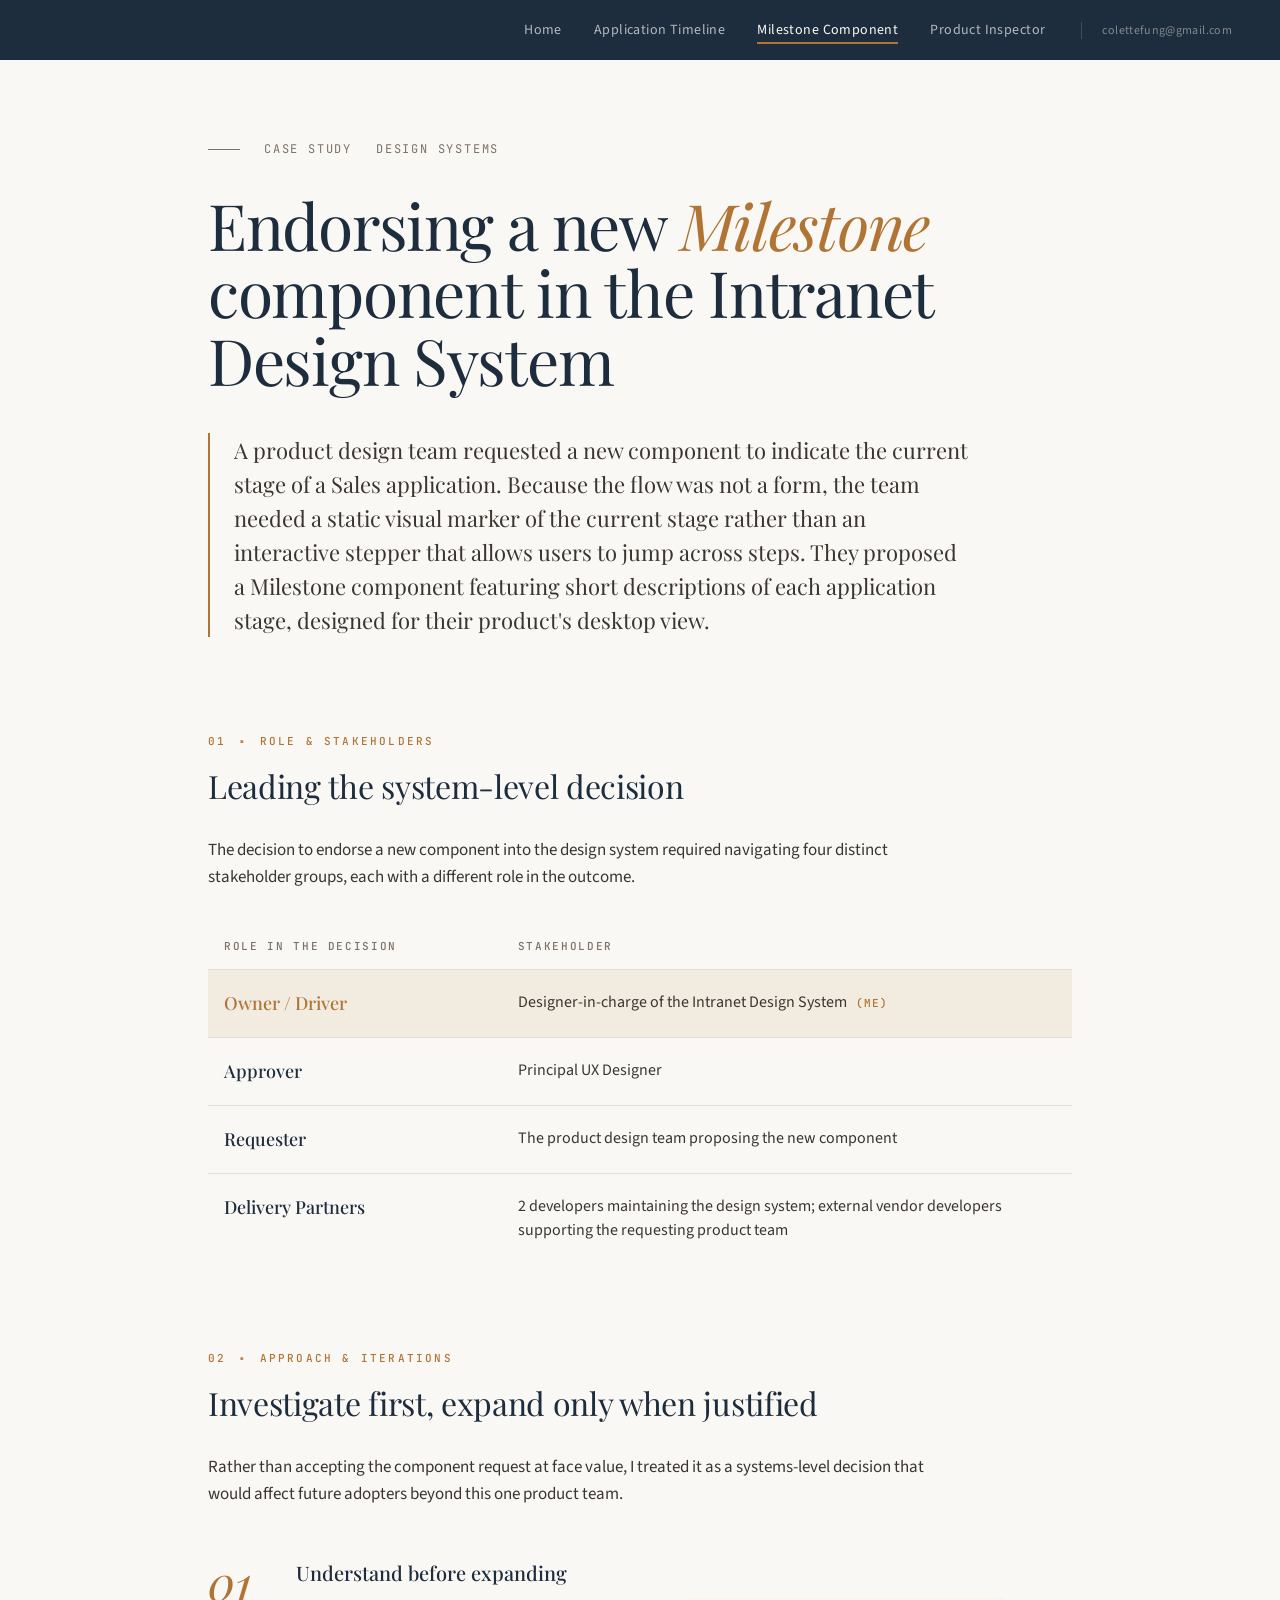
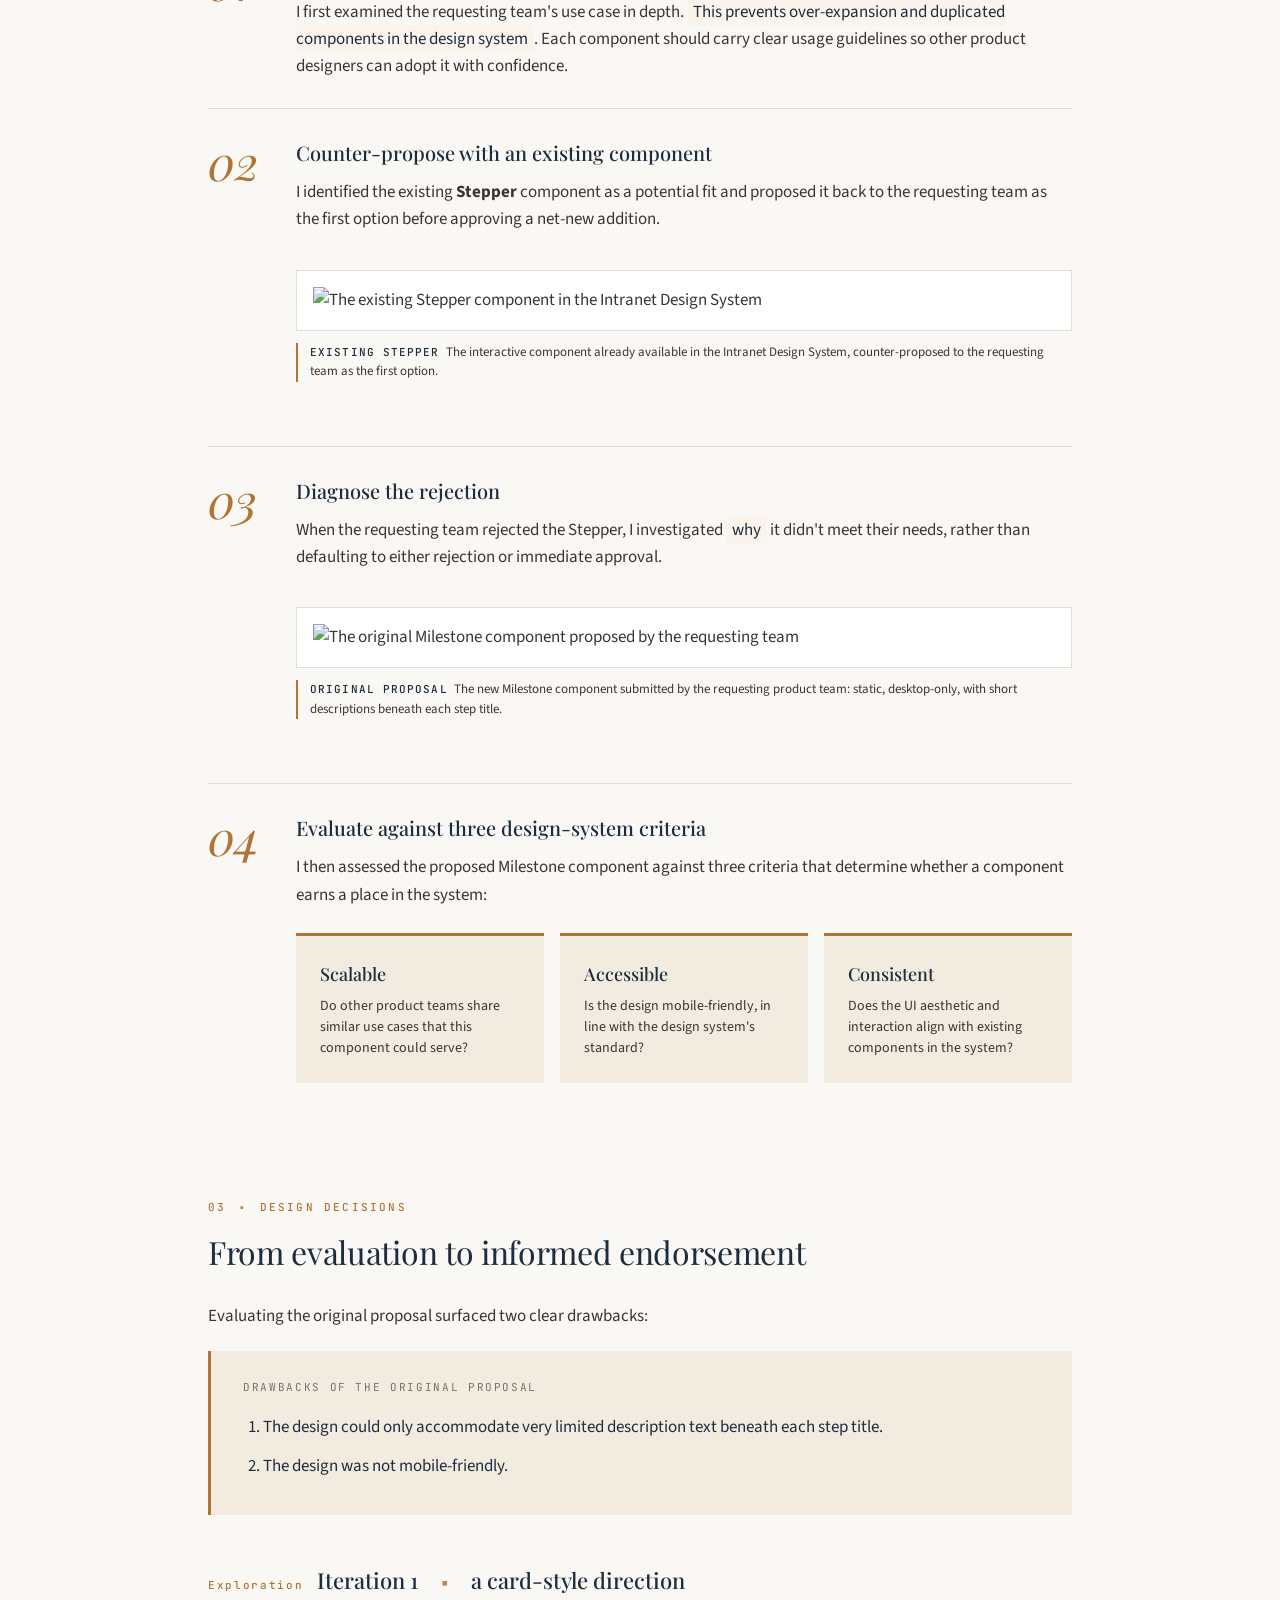
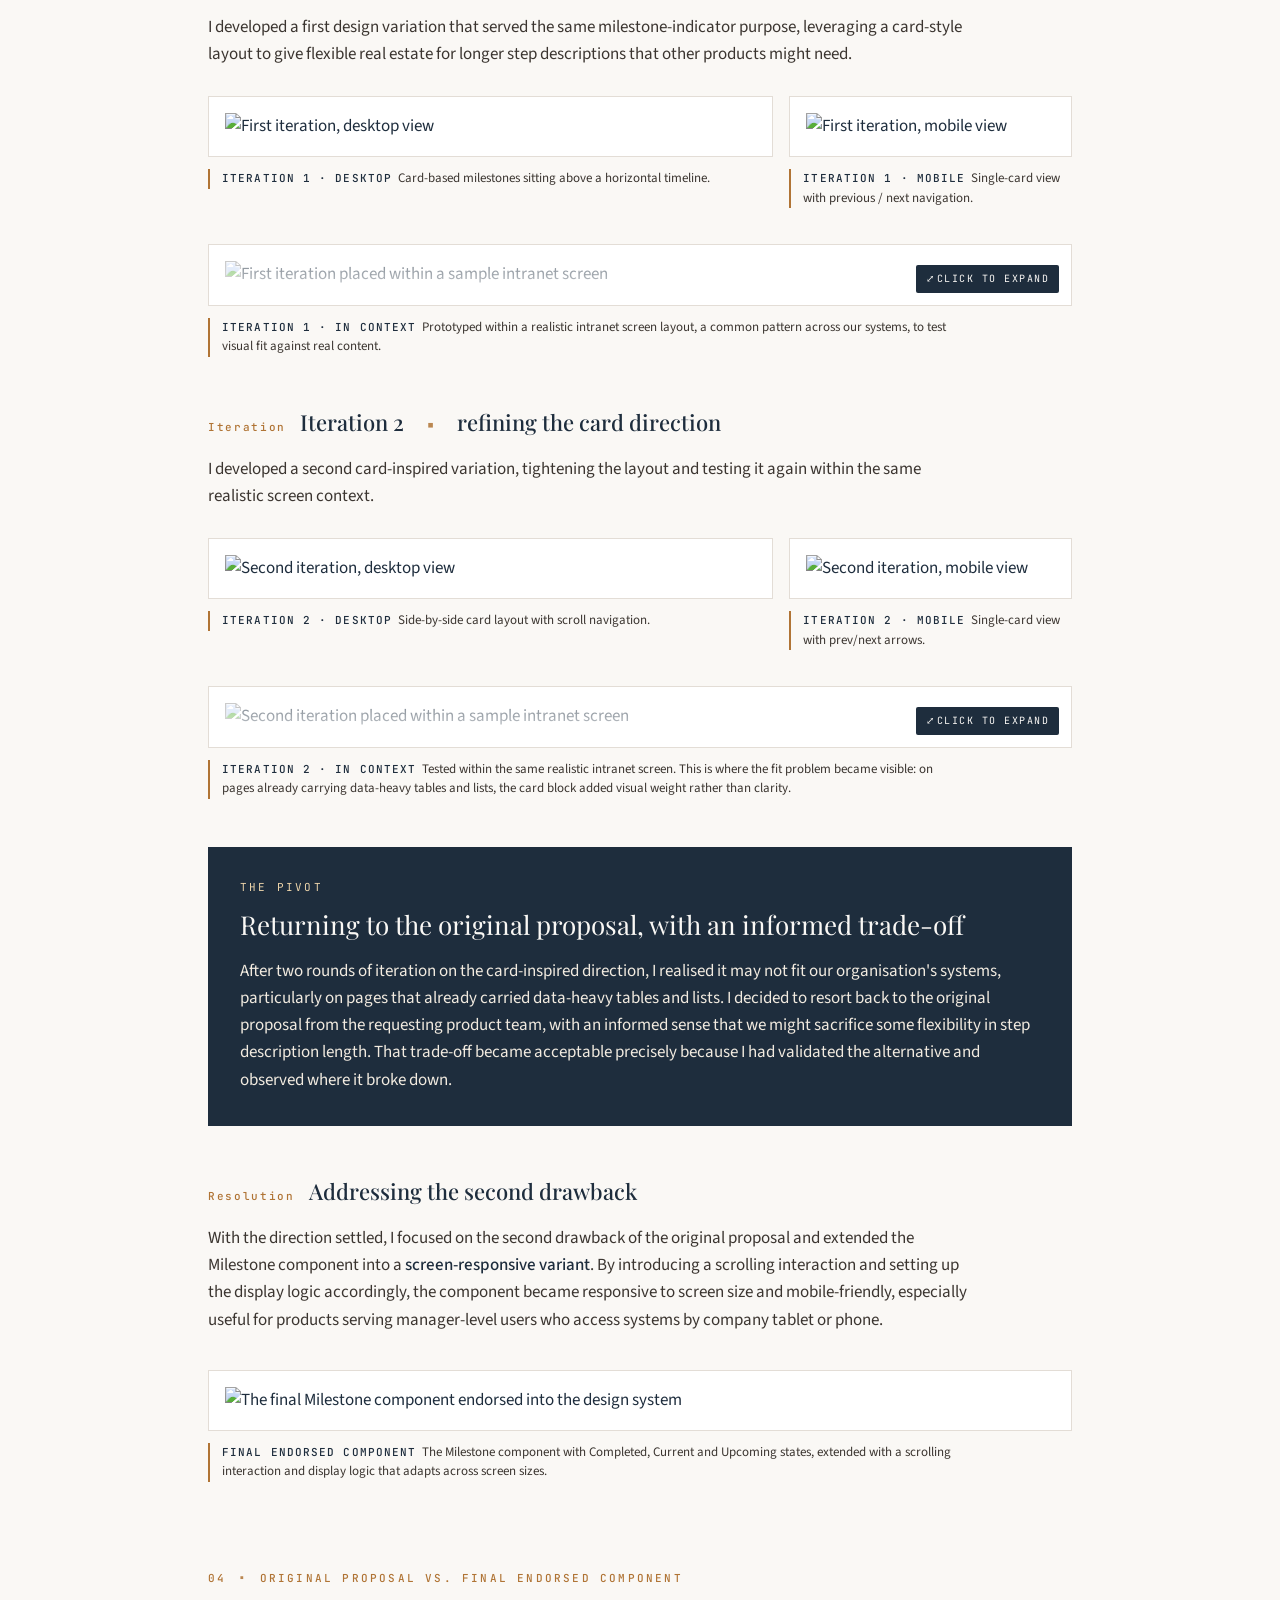
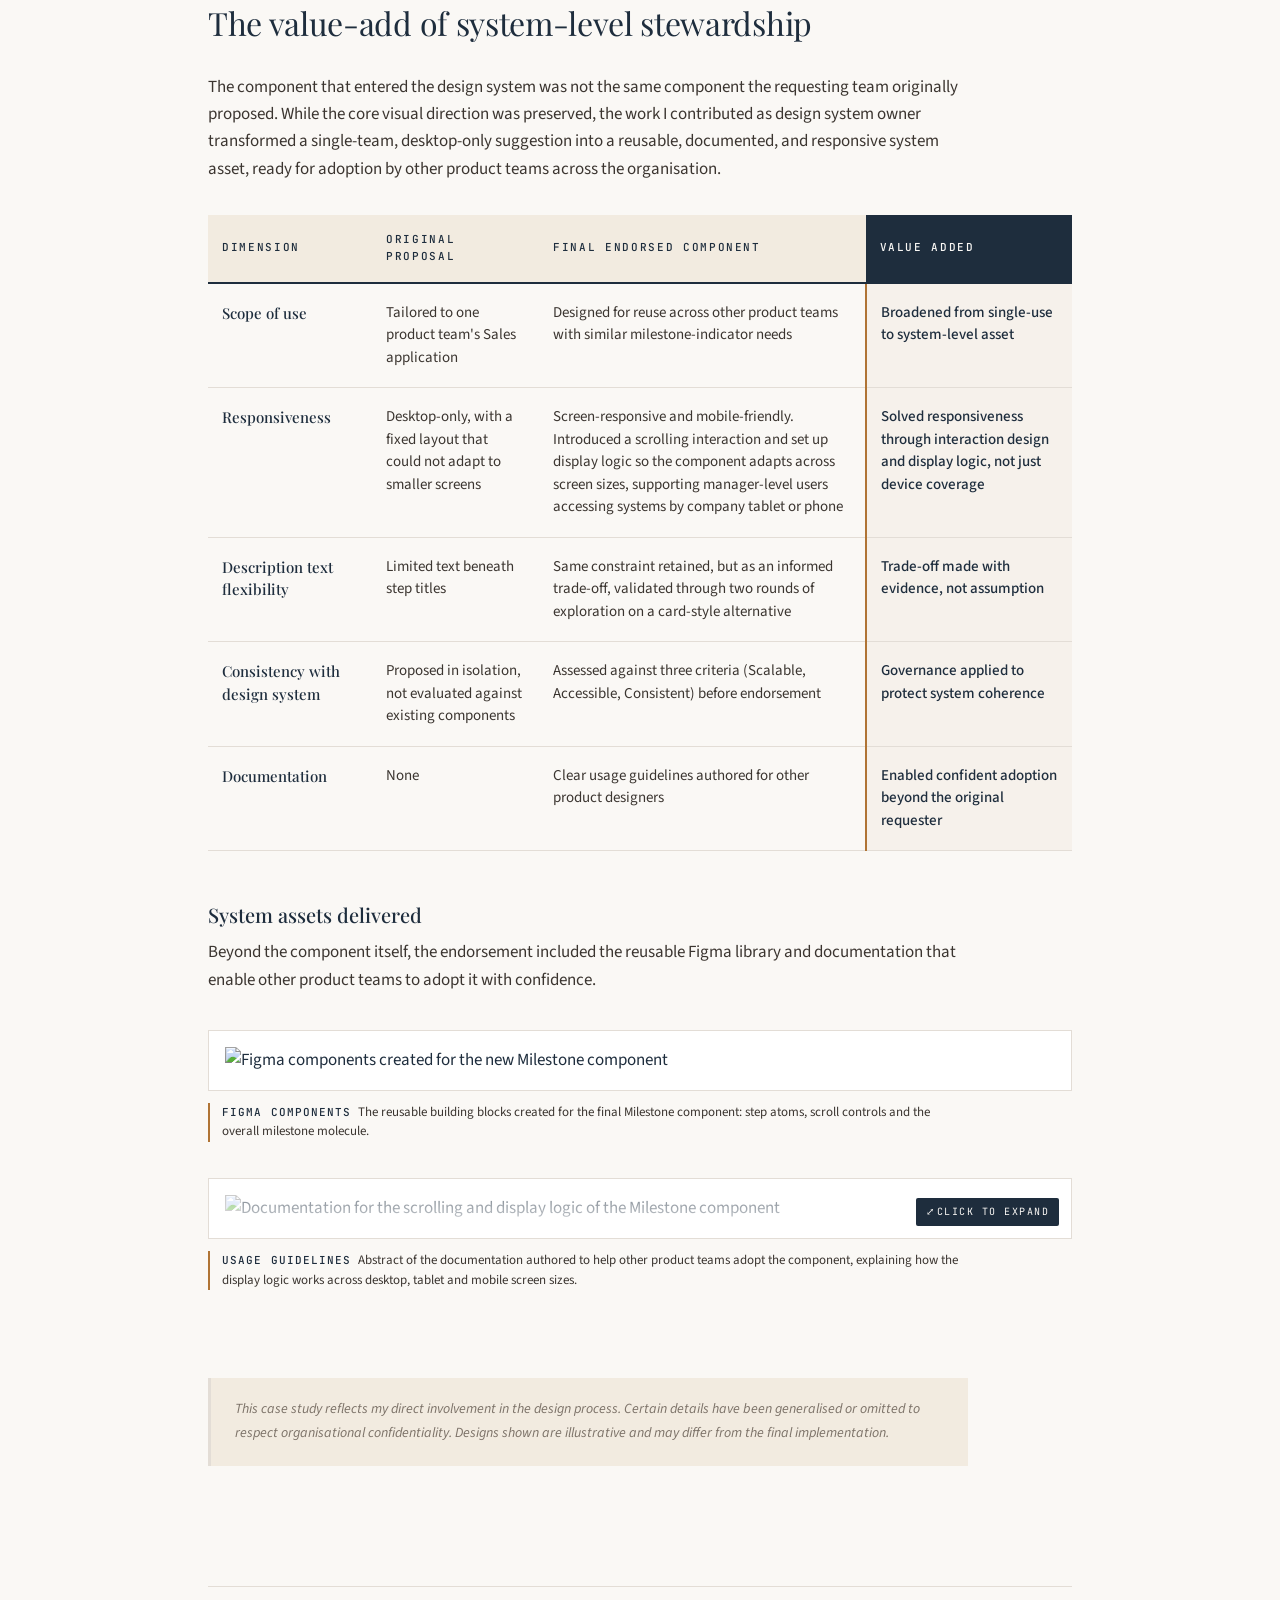
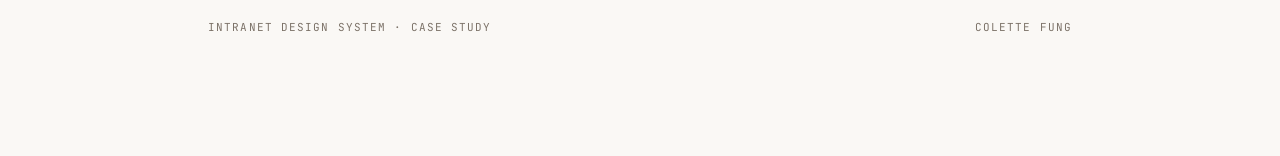
==== casestudy/DesignSystem-Milestone/milestone-component-case-study.html @ 1c3dc4e6 "Rename casestudy/milestone-component-case-study.html to casestudy/DesignSystem-Milestone/milestone-c" ====
<!DOCTYPE html>
<html lang="en">
<head>
<meta charset="UTF-8">
<meta name="viewport" content="width=device-width, initial-scale=1.0">
<meta name="robots" content="noindex, nofollow">
<title>Endorsing a New Milestone Component ▪ Case Study</title>
<link rel="preconnect" href="https://fonts.googleapis.com">
<link rel="preconnect" href="https://fonts.gstatic.com" crossorigin>
<link href="https://fonts.googleapis.com/css2?family=Playfair+Display:ital,wght@0,400;0,500;0,700;1,400&family=Source+Sans+3:wght@300;400;600;700&family=JetBrains+Mono:wght@400;500&display=swap" rel="stylesheet">
<style>
  :root {
    --ink: #1E2D3D;
    --ink-soft: #3B3530;
    --ink-muted: #7C7268;
    --paper: #FAF8F5;
    --paper-warm: #F2EBE0;
    --accent: #B07435;
    --accent-soft: #EDD5AB;
    --rule: #E3DDD6;
    --highlight: #FBF4EC;
    --teal: #0D7D77;
  }

  * { box-sizing: border-box; margin: 0; padding: 0; }
  html { scroll-behavior: smooth; }

  body {
    background: var(--paper);
    color: var(--ink);
    font-family: 'Source Sans 3', sans-serif;
    font-weight: 400;
    line-height: 1.6;
    font-size: 17px;
    -webkit-font-smoothing: antialiased;
    text-rendering: optimizeLegibility;
  }

  .container {
    max-width: 960px;
    margin: 0 auto;
    padding: 80px 48px 120px;
  }

  .meta {
    font-family: 'JetBrains Mono', monospace;
    font-size: 12px;
    letter-spacing: 0.15em;
    text-transform: uppercase;
    color: var(--ink-muted);
    margin-bottom: 32px;
    display: flex;
    gap: 24px;
    align-items: center;
  }

  .meta::before {
    content: "";
    display: inline-block;
    width: 32px;
    height: 1px;
    background: var(--ink-muted);
  }

  h1 {
    font-family: 'Playfair Display', serif;
    font-weight: 300;
    font-size: clamp(38px, 5.5vw, 64px);
    line-height: 1.05;
    letter-spacing: -0.02em;
    margin-bottom: 40px;
    color: var(--ink);
  }

  h1 em {
    font-style: italic;
    font-weight: 400;
    color: var(--accent);
  }

  .summary {
    font-family: 'Playfair Display', serif;
    font-weight: 300;
    font-size: 22px;
    line-height: 1.55;
    color: var(--ink-soft);
    max-width: 760px;
    padding-left: 24px;
    border-left: 2px solid var(--accent);
    margin-bottom: 96px;
  }

  section { margin-bottom: 88px; }

  .section-label {
    font-family: 'JetBrains Mono', monospace;
    font-size: 11px;
    letter-spacing: 0.2em;
    text-transform: uppercase;
    color: var(--accent);
    margin-bottom: 16px;
    font-weight: 500;
  }

  .sep {
    color: var(--accent);
    font-size: 0.85em;
    margin: 0 0.5em;
    vertical-align: 0.08em;
    opacity: 0.85;
  }

  .section-label .sep {
    margin: 0 0.35em;
  }

  h2 {
    font-family: 'Playfair Display', serif;
    font-weight: 400;
    font-size: 32px;
    line-height: 1.2;
    letter-spacing: -0.01em;
    margin-bottom: 32px;
    color: var(--ink);
  }

  p {
    margin-bottom: 20px;
    color: var(--ink-soft);
    max-width: 760px;
  }

  p strong { color: var(--ink); font-weight: 500; }

  .info-grid {
    display: grid;
    grid-template-columns: 180px 1fr;
    gap: 32px 48px;
    padding: 32px 0;
    border-top: 1px solid var(--rule);
    border-bottom: 1px solid var(--rule);
  }

  .info-label {
    font-family: 'JetBrains Mono', monospace;
    font-size: 11px;
    letter-spacing: 0.15em;
    text-transform: uppercase;
    color: var(--ink-muted);
    padding-top: 4px;
  }

  .info-value { color: var(--ink); }

  .stakeholder-list { list-style: none; }
  .stakeholder-list li {
    padding: 10px 0;
    border-bottom: 1px dashed var(--rule);
    color: var(--ink-soft);
  }
  .stakeholder-list li:last-child { border-bottom: none; }
  .stakeholder-list li::before {
    content: "→ ";
    color: var(--accent);
    font-weight: 500;
  }

  /* RACI-style stakeholder table */
  .raci-table {
    width: 100%;
    border-collapse: collapse;
    margin-top: 32px;
    font-size: 16px;
  }

  .raci-table thead th {
    text-align: left;
    padding: 14px 16px;
    font-family: 'JetBrains Mono', monospace;
    font-size: 11px;
    letter-spacing: 0.15em;
    text-transform: uppercase;
    color: var(--ink-muted);
    font-weight: 500;
    border-bottom: 1px solid var(--rule);
    background: transparent;
  }

  .raci-table thead th:first-child {
    width: 34%;
  }

  .raci-table tbody td {
    padding: 20px 16px;
    vertical-align: top;
    border-bottom: 1px solid var(--rule);
    color: var(--ink-soft);
    line-height: 1.5;
  }

  .raci-table tbody td:first-child {
    font-family: 'Playfair Display', serif;
    font-weight: 500;
    font-size: 18px;
    color: var(--ink);
  }

  .raci-table tbody tr:last-child td {
    border-bottom: none;
  }

  .raci-table tr.raci-owner td:first-child {
    color: var(--accent);
  }

  .raci-table tr.raci-owner {
    background: var(--paper-warm);
  }

  .raci-self {
    font-family: 'JetBrains Mono', monospace;
    font-size: 11px;
    letter-spacing: 0.1em;
    text-transform: uppercase;
    color: var(--accent);
    margin-left: 6px;
    font-weight: 500;
  }

  .approach-step {
    display: grid;
    grid-template-columns: 64px 1fr;
    gap: 24px;
    padding: 28px 0;
    border-bottom: 1px solid var(--rule);
  }
  .approach-step:last-child { border-bottom: none; }

  .step-num {
    font-family: 'Playfair Display', serif;
    font-style: italic;
    font-weight: 300;
    font-size: 48px;
    line-height: 1;
    color: var(--accent);
  }

  .step-title {
    font-family: 'Playfair Display', serif;
    font-weight: 500;
    font-size: 20px;
    color: var(--ink);
    margin-bottom: 10px;
  }

  .step-body { color: var(--ink-soft); }

  .step-body em {
    background: var(--highlight);
    font-style: normal;
    padding: 2px 6px;
    color: var(--ink);
  }

  .criteria {
    display: grid;
    grid-template-columns: repeat(3, 1fr);
    gap: 16px;
    margin-top: 24px;
  }

  .criterion {
    background: var(--paper-warm);
    padding: 24px;
    border-top: 3px solid var(--accent);
  }

  .criterion-title {
    font-family: 'Playfair Display', serif;
    font-weight: 500;
    font-size: 18px;
    margin-bottom: 8px;
    color: var(--ink);
  }

  .criterion-desc {
    font-size: 14px;
    color: var(--ink-soft);
    line-height: 1.5;
  }

  /* Figures */
  figure { margin: 28px 0 36px; }

  figure img {
    display: block;
    width: 100%;
    height: auto;
    background: #ffffff;
    border: 1px solid var(--rule);
    padding: 16px;
  }

  /* Thumbnail style for tall images */
  figure.thumb {
    margin: 28px 0 36px;
  }

  figure.thumb .thumb-wrap {
    position: relative;
    cursor: zoom-in;
    background: #ffffff;
    border: 1px solid var(--rule);
    padding: 16px;
    overflow: hidden;
    max-height: 360px;
    transition: border-color 0.2s ease;
  }

  figure.thumb .thumb-wrap:hover {
    border-color: var(--accent);
  }

  figure.thumb .thumb-wrap img {
    display: block;
    width: 100%;
    height: auto;
    border: none;
    padding: 0;
    background: transparent;
  }

  /* Fade overlay at bottom of thumbnail to signal clipping */
  figure.thumb .thumb-wrap::after {
    content: "";
    position: absolute;
    left: 0;
    right: 0;
    bottom: 0;
    height: 80px;
    background: linear-gradient(to bottom, rgba(255,255,255,0), rgba(255,255,255,0.95));
    pointer-events: none;
  }

  figure.thumb .expand-hint {
    position: absolute;
    bottom: 12px;
    right: 12px;
    background: var(--ink);
    color: var(--paper);
    font-family: 'JetBrains Mono', monospace;
    font-size: 10px;
    letter-spacing: 0.15em;
    text-transform: uppercase;
    padding: 6px 10px;
    border-radius: 2px;
    pointer-events: none;
    z-index: 2;
  }

  figure.thumb .expand-hint::before {
    content: "⤢  ";
    font-family: sans-serif;
    letter-spacing: 0;
  }

  /* Lightbox overlay */
  .lightbox {
    position: fixed;
    inset: 0;
    background: rgba(30, 45, 61, 0.96);
    z-index: 1000;
    display: none;
    align-items: center;
    justify-content: center;
    padding: 40px;
    cursor: zoom-out;
  }

  .lightbox.active {
    display: flex;
  }

  .lightbox-inner {
    position: relative;
    max-width: 100%;
    max-height: 100%;
    overflow: auto;
    cursor: default;
  }

  .lightbox img {
    display: block;
    max-width: 100%;
    height: auto;
    background: #ffffff;
    padding: 24px;
  }

  .lightbox-close {
    position: fixed;
    top: 24px;
    right: 24px;
    background: var(--paper);
    border: none;
    color: var(--ink);
    font-family: 'JetBrains Mono', monospace;
    font-size: 11px;
    letter-spacing: 0.15em;
    text-transform: uppercase;
    padding: 10px 16px;
    cursor: pointer;
    z-index: 1001;
    transition: background 0.2s ease, color 0.2s ease;
  }

  .lightbox-close:hover {
    background: var(--accent);
    color: var(--paper);
  }

  body.lightbox-open {
    overflow: hidden;
  }

  figcaption {
    font-family: 'Source Sans 3', sans-serif;
    font-size: 13px;
    color: var(--ink-soft);
    margin-top: 12px;
    padding-left: 12px;
    border-left: 2px solid var(--accent);
    line-height: 1.5;
    max-width: 760px;
  }

  figcaption strong {
    color: var(--ink);
    font-weight: 500;
    font-family: 'JetBrains Mono', monospace;
    font-size: 11px;
    letter-spacing: 0.1em;
    text-transform: uppercase;
    display: inline-block;
    margin-right: 6px;
  }

  .figure-pair {
    display: grid;
    grid-template-columns: 2fr 1fr;
    gap: 16px;
    margin: 28px 0 36px;
    align-items: start;
  }

  .figure-pair figure { margin: 0; }

  .figure-full { margin: 36px 0; }

  .drawbacks {
    background: var(--paper-warm);
    padding: 28px 32px;
    border-left: 3px solid var(--accent);
    margin-bottom: 32px;
  }

  .drawbacks-label {
    font-family: 'JetBrains Mono', monospace;
    font-size: 11px;
    letter-spacing: 0.15em;
    text-transform: uppercase;
    color: var(--ink-muted);
    margin-bottom: 12px;
  }

  .drawbacks ol {
    padding-left: 20px;
    color: var(--ink);
  }

  .drawbacks ol li { padding: 6px 0; }

  .decision-block { margin: 48px 0; }

  .decision-block h3 {
    font-family: 'Playfair Display', serif;
    font-weight: 500;
    font-size: 22px;
    color: var(--ink);
    margin-bottom: 16px;
    display: flex;
    align-items: baseline;
    gap: 14px;
  }

  .decision-block h3::before {
    content: attr(data-marker);
    font-family: 'JetBrains Mono', monospace;
    font-size: 11px;
    letter-spacing: 0.15em;
    color: var(--accent);
    font-weight: 500;
  }

  .pivot-callout {
    background: var(--ink);
    color: var(--paper);
    padding: 32px;
    margin: 48px 0;
  }

  .pivot-callout .pivot-label {
    font-family: 'JetBrains Mono', monospace;
    font-size: 11px;
    letter-spacing: 0.2em;
    text-transform: uppercase;
    color: var(--accent-soft);
    margin-bottom: 12px;
  }

  .pivot-callout h3 {
    font-family: 'Playfair Display', serif;
    font-weight: 400;
    font-size: 26px;
    line-height: 1.3;
    margin-bottom: 16px;
    color: var(--paper);
  }

  .pivot-callout p {
    color: var(--paper-warm);
    max-width: none;
    margin-bottom: 0;
  }

  .comparison-table {
    width: 100%;
    border-collapse: collapse;
    margin-top: 32px;
    font-size: 15px;
  }

  .comparison-table thead th {
    text-align: left;
    padding: 16px 14px;
    font-family: 'JetBrains Mono', monospace;
    font-size: 11px;
    letter-spacing: 0.15em;
    text-transform: uppercase;
    color: var(--ink);
    font-weight: 500;
    border-bottom: 2px solid var(--ink);
    background: var(--paper-warm);
  }

  .comparison-table thead th:last-child {
    background: var(--ink);
    color: var(--paper);
  }

  .comparison-table tbody td {
    padding: 18px 14px;
    vertical-align: top;
    border-bottom: 1px solid var(--rule);
    color: var(--ink-soft);
    line-height: 1.5;
  }

  .comparison-table tbody td:first-child {
    font-family: 'Playfair Display', serif;
    font-weight: 500;
    color: var(--ink);
    width: 19%;
  }

  .comparison-table tbody td:last-child {
    background: rgba(176, 116, 53, 0.05);
    color: var(--ink);
    font-weight: 500;
    border-left: 2px solid var(--accent);
  }

  .evidence-block { margin-top: 48px; }

  .evidence-block h3 {
    font-family: 'Playfair Display', serif;
    font-weight: 500;
    font-size: 20px;
    color: var(--ink);
    margin-bottom: 8px;
  }

  .evidence-block > p { margin-bottom: 24px; }

  footer {
    margin-top: 120px;
    padding-top: 32px;
    border-top: 1px solid var(--rule);
    font-family: 'JetBrains Mono', monospace;
    font-size: 11px;
    letter-spacing: 0.1em;
    text-transform: uppercase;
    color: var(--ink-muted);
    display: flex;
    justify-content: space-between;
  }

  @media (max-width: 760px) {
    .container { padding: 48px 24px 80px; }
    .info-grid { grid-template-columns: 1fr; gap: 8px; }
    .info-label { padding-top: 16px; }
    .criteria { grid-template-columns: 1fr; }
    .approach-step { grid-template-columns: 48px 1fr; gap: 16px; }
    .step-num { font-size: 36px; }
    .figure-pair { grid-template-columns: 1fr; }

    .raci-table thead { display: none; }
    .raci-table tbody tr {
      display: block;
      border: 1px solid var(--rule);
      margin-bottom: 12px;
      padding: 8px;
    }
    .raci-table tbody tr.raci-owner {
      border-color: var(--accent);
    }
    .raci-table tbody td {
      display: block;
      border-bottom: none;
      padding: 8px;
      width: 100% !important;
    }
    .raci-table tbody td:first-child {
      font-size: 14px;
      font-family: 'JetBrains Mono', monospace;
      letter-spacing: 0.1em;
      text-transform: uppercase;
      color: var(--ink-muted);
      font-weight: 500;
      margin-bottom: 4px;
    }
    .raci-table tr.raci-owner td:first-child {
      color: var(--accent);
    }

    .comparison-table thead { display: none; }
    .comparison-table tbody tr {
      display: block;
      border: 1px solid var(--rule);
      margin-bottom: 16px;
      padding: 8px;
    }
    .comparison-table tbody td {
      display: block;
      border-bottom: 1px dashed var(--rule);
      padding: 10px 8px;
      width: 100% !important;
    }
    .comparison-table tbody td:last-child { border-bottom: none; }
    .comparison-table tbody td::before {
      content: attr(data-label);
      display: block;
      font-family: 'JetBrains Mono', monospace;
      font-size: 10px;
      letter-spacing: 0.15em;
      text-transform: uppercase;
      color: var(--ink-muted);
      margin-bottom: 4px;
    }
    .nav-links { gap: 14px; }
    .nav-links a { font-size: 11px; }
  }


  /* Disclaimer */
  .disclaimer {
    font-family: 'Source Sans 3', sans-serif;
    font-style: italic;
    font-size: 14px;
    color: var(--ink-muted);
    line-height: 1.7;
    padding: 20px 24px;
    border-left: 3px solid var(--rule);
    background: var(--paper-warm);
    margin: 64px 0 0;
    max-width: 760px;
  }
  /* ---- Portfolio-wide fixed navigation ---- */
  .portfolio-nav {
    position: fixed;
    top: 0; left: 0; right: 0;
    height: 60px;
    background: var(--ink);
    display: flex;
    align-items: center;
    justify-content: flex-end;
    padding: 0 48px;
    z-index: 500;
    box-shadow: 0 1px 0 rgba(255,255,255,0.07);
  }
  .nav-links {
    display: flex;
    gap: 32px;
    list-style: none;
    align-items: center;
    margin: 0; padding: 0;
  }
  .nav-links a {
    font-family: 'Source Sans 3', sans-serif;
    font-size: 14px;
    font-weight: 400;
    color: rgba(248,250,252,0.68);
    text-decoration: none;
    letter-spacing: 0.03em;
    transition: color 0.2s;
    white-space: nowrap;
  }
  .nav-links a:hover { color: var(--paper); }
  .nav-links a.active {
    color: var(--paper);
    border-bottom: 2px solid var(--accent);
    padding-bottom: 2px;
  }
  .nav-email {
    color: rgba(250,248,245,0.45) !important;
    font-size: 12px !important;
    border-left: 1px solid rgba(255,255,255,0.15);
    padding-left: 20px !important;
    margin-left: 4px;
  }
  .nav-email:hover { color: var(--paper) !important; }
  @media (max-width: 768px) {
    .portfolio-nav { padding: 0 20px; }
    .nav-links { gap: 14px; }
    .nav-links a { font-size: 11px; }
  }
</style>
</head>
<body>

<nav class="portfolio-nav" aria-label="Main navigation">
  <ul class="nav-links">
    <li><a href="../../index.html">Home</a></li>
    <li><a href="../HDB-timeline/timeline-case-study.html">Application Timeline</a></li>
    <li><a href="milestone-component-case-study.html" class="active">Milestone Component</a></li>
    <li><a href="../GFG-productInspector/product-inspector-case-study.html">Product Inspector</a></li>
    <li><a href="mailto:colettefung@gmail.com" class="nav-email">colettefung@gmail.com</a></li>
  </ul>
</nav>
<div class="container" style="margin-top: 60px;">

  <div class="meta">
    <span>Case Study</span>
    <span>Design Systems</span>
  </div>

  <h1>Endorsing a new <em>Milestone</em> component in the Intranet Design System</h1>

  <p class="summary">
    A product design team requested a new component to indicate the current stage of a Sales application. Because the flow was not a form, the team needed a static visual marker of the current stage rather than an interactive stepper that allows users to jump across steps. They proposed a Milestone component featuring short descriptions of each application stage, designed for their product's desktop view.
  </p>

  <!-- SECTION 01 -->
  <section>
    <div class="section-label">01 <span class="sep">▪</span> Role &amp; Stakeholders</div>
    <h2>Leading the system-level decision</h2>

    <p>The decision to endorse a new component into the design system required navigating four distinct stakeholder groups, each with a different role in the outcome.</p>

    <table class="raci-table">
      <thead>
        <tr>
          <th>Role in the Decision</th>
          <th>Stakeholder</th>
        </tr>
      </thead>
      <tbody>
        <tr class="raci-owner">
          <td>Owner / Driver</td>
          <td>Designer-in-charge of the Intranet Design System <span class="raci-self">(me)</span></td>
        </tr>
        <tr>
          <td>Approver</td>
          <td>Principal UX Designer</td>
        </tr>
        <tr>
          <td>Requester</td>
          <td>The product design team proposing the new component</td>
        </tr>
        <tr>
          <td>Delivery Partners</td>
          <td>2 developers maintaining the design system; external vendor developers supporting the requesting product team</td>
        </tr>
      </tbody>
    </table>
  </section>

  <!-- SECTION 02 -->
  <section>
    <div class="section-label">02 <span class="sep">▪</span> Approach &amp; Iterations</div>
    <h2>Investigate first, expand only when justified</h2>

    <p>Rather than accepting the component request at face value, I treated it as a systems-level decision that would affect future adopters beyond this one product team.</p>

    <div class="approach-step">
      <div class="step-num">01</div>
      <div>
        <div class="step-title">Understand before expanding</div>
        <div class="step-body">
          I first examined the requesting team's use case in depth. <em>This prevents over-expansion and duplicated components in the design system</em>. Each component should carry clear usage guidelines so other product designers can adopt it with confidence.
        </div>
      </div>
    </div>

    <div class="approach-step">
      <div class="step-num">02</div>
      <div>
        <div class="step-title">Counter-propose with an existing component</div>
        <div class="step-body">
          I identified the existing <strong>Stepper</strong> component as a potential fit and proposed it back to the requesting team as the first option before approving a net-new addition.

          <figure class="figure-full">
            <img src="images/existingStepper.png" alt="The existing Stepper component in the Intranet Design System">
            <figcaption><strong>Existing Stepper</strong>The interactive component already available in the Intranet Design System, counter-proposed to the requesting team as the first option.</figcaption>
          </figure>
        </div>
      </div>
    </div>

    <div class="approach-step">
      <div class="step-num">03</div>
      <div>
        <div class="step-title">Diagnose the rejection</div>
        <div class="step-body">
          When the requesting team rejected the Stepper, I investigated <em>why</em> it didn't meet their needs, rather than defaulting to either rejection or immediate approval.

          <figure class="figure-full">
            <img src="images/proposedComponent.png" alt="The original Milestone component proposed by the requesting team">
            <figcaption><strong>Original Proposal</strong>The new Milestone component submitted by the requesting product team: static, desktop-only, with short descriptions beneath each step title.</figcaption>
          </figure>
        </div>
      </div>
    </div>

    <div class="approach-step">
      <div class="step-num">04</div>
      <div>
        <div class="step-title">Evaluate against three design-system criteria</div>
        <div class="step-body">
          I then assessed the proposed Milestone component against three criteria that determine whether a component earns a place in the system:

          <div class="criteria">
            <div class="criterion">
              <div class="criterion-title">Scalable</div>
              <div class="criterion-desc">Do other product teams share similar use cases that this component could serve?</div>
            </div>
            <div class="criterion">
              <div class="criterion-title">Accessible</div>
              <div class="criterion-desc">Is the design mobile-friendly, in line with the design system's standard?</div>
            </div>
            <div class="criterion">
              <div class="criterion-title">Consistent</div>
              <div class="criterion-desc">Does the UI aesthetic and interaction align with existing components in the system?</div>
            </div>
          </div>
        </div>
      </div>
    </div>
  </section>

  <!-- SECTION 03 -->
  <section>
    <div class="section-label">03 <span class="sep">▪</span> Design Decisions</div>
    <h2>From evaluation to informed endorsement</h2>

    <p>Evaluating the original proposal surfaced two clear drawbacks:</p>

    <div class="drawbacks">
      <div class="drawbacks-label">Drawbacks of the original proposal</div>
      <ol>
        <li>The design could only accommodate very limited description text beneath each step title.</li>
        <li>The design was not mobile-friendly.</li>
      </ol>
    </div>

    <div class="decision-block">
      <h3 data-marker="Exploration">Iteration 1 <span class="sep">▪</span> a card-style direction</h3>
      <p>I developed a first design variation that served the same milestone-indicator purpose, leveraging a card-style layout to give flexible real estate for longer step descriptions that other products might need.</p>

      <div class="figure-pair">
        <figure>
          <img src="images/iteration1_desktop.png" alt="First iteration, desktop view">
          <figcaption><strong>Iteration 1 · Desktop</strong>Card-based milestones sitting above a horizontal timeline.</figcaption>
        </figure>
        <figure>
          <img src="images/iteration1_mobile.png" alt="First iteration, mobile view">
          <figcaption><strong>Iteration 1 · Mobile</strong>Single-card view with previous / next navigation.</figcaption>
        </figure>
      </div>

      <figure class="figure-full thumb">
        <div class="thumb-wrap" data-full="images/iteration1_fullScreen.png" data-alt="First iteration placed within a sample intranet screen">
          <img src="images/iteration1_fullScreen.png" alt="First iteration placed within a sample intranet screen">
          <span class="expand-hint">Click to expand</span>
        </div>
        <figcaption><strong>Iteration 1 · In Context</strong>Prototyped within a realistic intranet screen layout, a common pattern across our systems, to test visual fit against real content.</figcaption>
      </figure>
    </div>

    <div class="decision-block">
      <h3 data-marker="Iteration">Iteration 2 <span class="sep">▪</span> refining the card direction</h3>
      <p>I developed a second card-inspired variation, tightening the layout and testing it again within the same realistic screen context.</p>

      <div class="figure-pair">
        <figure>
          <img src="images/iteration2_desktop.png" alt="Second iteration, desktop view">
          <figcaption><strong>Iteration 2 · Desktop</strong>Side-by-side card layout with scroll navigation.</figcaption>
        </figure>
        <figure>
          <img src="images/iteration2_mobile.png" alt="Second iteration, mobile view">
          <figcaption><strong>Iteration 2 · Mobile</strong>Single-card view with prev/next arrows.</figcaption>
        </figure>
      </div>

      <figure class="figure-full thumb">
        <div class="thumb-wrap" data-full="images/iteration2_fullScreen.png" data-alt="Second iteration placed within a sample intranet screen">
          <img src="images/iteration2_fullScreen.png" alt="Second iteration placed within a sample intranet screen">
          <span class="expand-hint">Click to expand</span>
        </div>
        <figcaption><strong>Iteration 2 · In Context</strong>Tested within the same realistic intranet screen. This is where the fit problem became visible: on pages already carrying data-heavy tables and lists, the card block added visual weight rather than clarity.</figcaption>
      </figure>
    </div>

    <div class="pivot-callout">
      <div class="pivot-label">The Pivot</div>
      <h3>Returning to the original proposal, with an informed trade-off</h3>
      <p>After two rounds of iteration on the card-inspired direction, I realised it may not fit our organisation's systems, particularly on pages that already carried data-heavy tables and lists. I decided to resort back to the original proposal from the requesting product team, with an informed sense that we might sacrifice some flexibility in step description length. That trade-off became acceptable precisely because I had validated the alternative and observed where it broke down.</p>
    </div>

    <div class="decision-block">
      <h3 data-marker="Resolution">Addressing the second drawback</h3>
      <p>With the direction settled, I focused on the second drawback of the original proposal and extended the Milestone component into a <strong>screen-responsive variant</strong>. By introducing a scrolling interaction and setting up the display logic accordingly, the component became responsive to screen size and mobile-friendly, especially useful for products serving manager-level users who access systems by company tablet or phone.</p>

      <figure class="figure-full">
        <img src="images/final_component_scroller.png" alt="The final Milestone component endorsed into the design system">
        <figcaption><strong>Final Endorsed Component</strong>The Milestone component with Completed, Current and Upcoming states, extended with a scrolling interaction and display logic that adapts across screen sizes.</figcaption>
      </figure>
    </div>
  </section>

  <!-- SECTION 04 -->
  <section>
    <div class="section-label">04 <span class="sep">▪</span> Original Proposal vs. Final Endorsed Component</div>
    <h2>The value-add of system-level stewardship</h2>

    <p>The component that entered the design system was not the same component the requesting team originally proposed. While the core visual direction was preserved, the work I contributed as design system owner transformed a single-team, desktop-only suggestion into a reusable, documented, and responsive system asset, ready for adoption by other product teams across the organisation.</p>

    <table class="comparison-table">
      <thead>
        <tr>
          <th>Dimension</th>
          <th>Original Proposal</th>
          <th>Final Endorsed Component</th>
          <th>Value Added</th>
        </tr>
      </thead>
      <tbody>
        <tr>
          <td data-label="Dimension">Scope of use</td>
          <td data-label="Original Proposal">Tailored to one product team's Sales application</td>
          <td data-label="Final Endorsed Component">Designed for reuse across other product teams with similar milestone-indicator needs</td>
          <td data-label="Value Added">Broadened from single-use to system-level asset</td>
        </tr>
        <tr>
          <td data-label="Dimension">Responsiveness</td>
          <td data-label="Original Proposal">Desktop-only, with a fixed layout that could not adapt to smaller screens</td>
          <td data-label="Final Endorsed Component">Screen-responsive and mobile-friendly. Introduced a scrolling interaction and set up display logic so the component adapts across screen sizes, supporting manager-level users accessing systems by company tablet or phone</td>
          <td data-label="Value Added">Solved responsiveness through interaction design and display logic, not just device coverage</td>
        </tr>
        <tr>
          <td data-label="Dimension">Description text flexibility</td>
          <td data-label="Original Proposal">Limited text beneath step titles</td>
          <td data-label="Final Endorsed Component">Same constraint retained, but as an informed trade-off, validated through two rounds of exploration on a card-style alternative</td>
          <td data-label="Value Added">Trade-off made with evidence, not assumption</td>
        </tr>
        <tr>
          <td data-label="Dimension">Consistency with design system</td>
          <td data-label="Original Proposal">Proposed in isolation, not evaluated against existing components</td>
          <td data-label="Final Endorsed Component">Assessed against three criteria (Scalable, Accessible, Consistent) before endorsement</td>
          <td data-label="Value Added">Governance applied to protect system coherence</td>
        </tr>
        <tr>
          <td data-label="Dimension">Documentation</td>
          <td data-label="Original Proposal">None</td>
          <td data-label="Final Endorsed Component">Clear usage guidelines authored for other product designers</td>
          <td data-label="Value Added">Enabled confident adoption beyond the original requester</td>
        </tr>
      </tbody>
    </table>

    <div class="evidence-block">
      <h3>System assets delivered</h3>
      <p>Beyond the component itself, the endorsement included the reusable Figma library and documentation that enable other product teams to adopt it with confidence.</p>

      <figure class="figure-full">
        <img src="images/finalComponent_figmaComponents.png" alt="Figma components created for the new Milestone component">
        <figcaption><strong>Figma Components</strong>The reusable building blocks created for the final Milestone component: step atoms, scroll controls and the overall milestone molecule.</figcaption>
      </figure>

      <figure class="figure-full thumb">
        <div class="thumb-wrap" data-full="images/final_component_scrollingLogic.png" data-alt="Documentation for the scrolling and display logic of the Milestone component">
          <img src="images/final_component_scrollingLogic.png" alt="Documentation for the scrolling and display logic of the Milestone component">
          <span class="expand-hint">Click to expand</span>
        </div>
        <figcaption><strong>Usage Guidelines</strong>Abstract of the documentation authored to help other product teams adopt the component, explaining how the display logic works across desktop, tablet and mobile screen sizes.</figcaption>
      </figure>
    </div>
  </section>

  <p class="disclaimer">This case study reflects my direct involvement in the design process. Certain details have been generalised or omitted to respect organisational confidentiality. Designs shown are illustrative and may differ from the final implementation.</p>

  <footer>
    <span>Intranet Design System · Case Study</span>
    <span>Colette Fung</span>
  </footer>

</div>

<!-- Lightbox overlay -->
<div class="lightbox" id="lightbox" role="dialog" aria-hidden="true" aria-label="Expanded image view">
  <button class="lightbox-close" id="lightbox-close" aria-label="Close expanded image">Close ✕</button>
  <div class="lightbox-inner">
    <img id="lightbox-img" src="" alt="">
  </div>
</div>

<script>
  (function() {
    const lightbox = document.getElementById('lightbox');
    const lightboxImg = document.getElementById('lightbox-img');
    const closeBtn = document.getElementById('lightbox-close');
    const thumbs = document.querySelectorAll('.thumb-wrap');

    function openLightbox(src, alt) {
      lightboxImg.src = src;
      lightboxImg.alt = alt || '';
      lightbox.classList.add('active');
      lightbox.setAttribute('aria-hidden', 'false');
      document.body.classList.add('lightbox-open');
    }

    function closeLightbox() {
      lightbox.classList.remove('active');
      lightbox.setAttribute('aria-hidden', 'true');
      document.body.classList.remove('lightbox-open');
      // Clear src after transition to free memory
      setTimeout(() => { lightboxImg.src = ''; }, 200);
    }

    thumbs.forEach(thumb => {
      thumb.addEventListener('click', () => {
        const full = thumb.getAttribute('data-full');
        const alt = thumb.getAttribute('data-alt');
        openLightbox(full, alt);
      });
      thumb.setAttribute('tabindex', '0');
      thumb.setAttribute('role', 'button');
      thumb.addEventListener('keydown', e => {
        if (e.key === 'Enter' || e.key === ' ') {
          e.preventDefault();
          thumb.click();
        }
      });
    });

    closeBtn.addEventListener('click', closeLightbox);

    // Click on backdrop (but not on image) to close
    lightbox.addEventListener('click', e => {
      if (e.target === lightbox) closeLightbox();
    });

    // Escape key closes
    document.addEventListener('keydown', e => {
      if (e.key === 'Escape' && lightbox.classList.contains('active')) {
        closeLightbox();
      }
    });
  })();
</script>

</body>
</html>
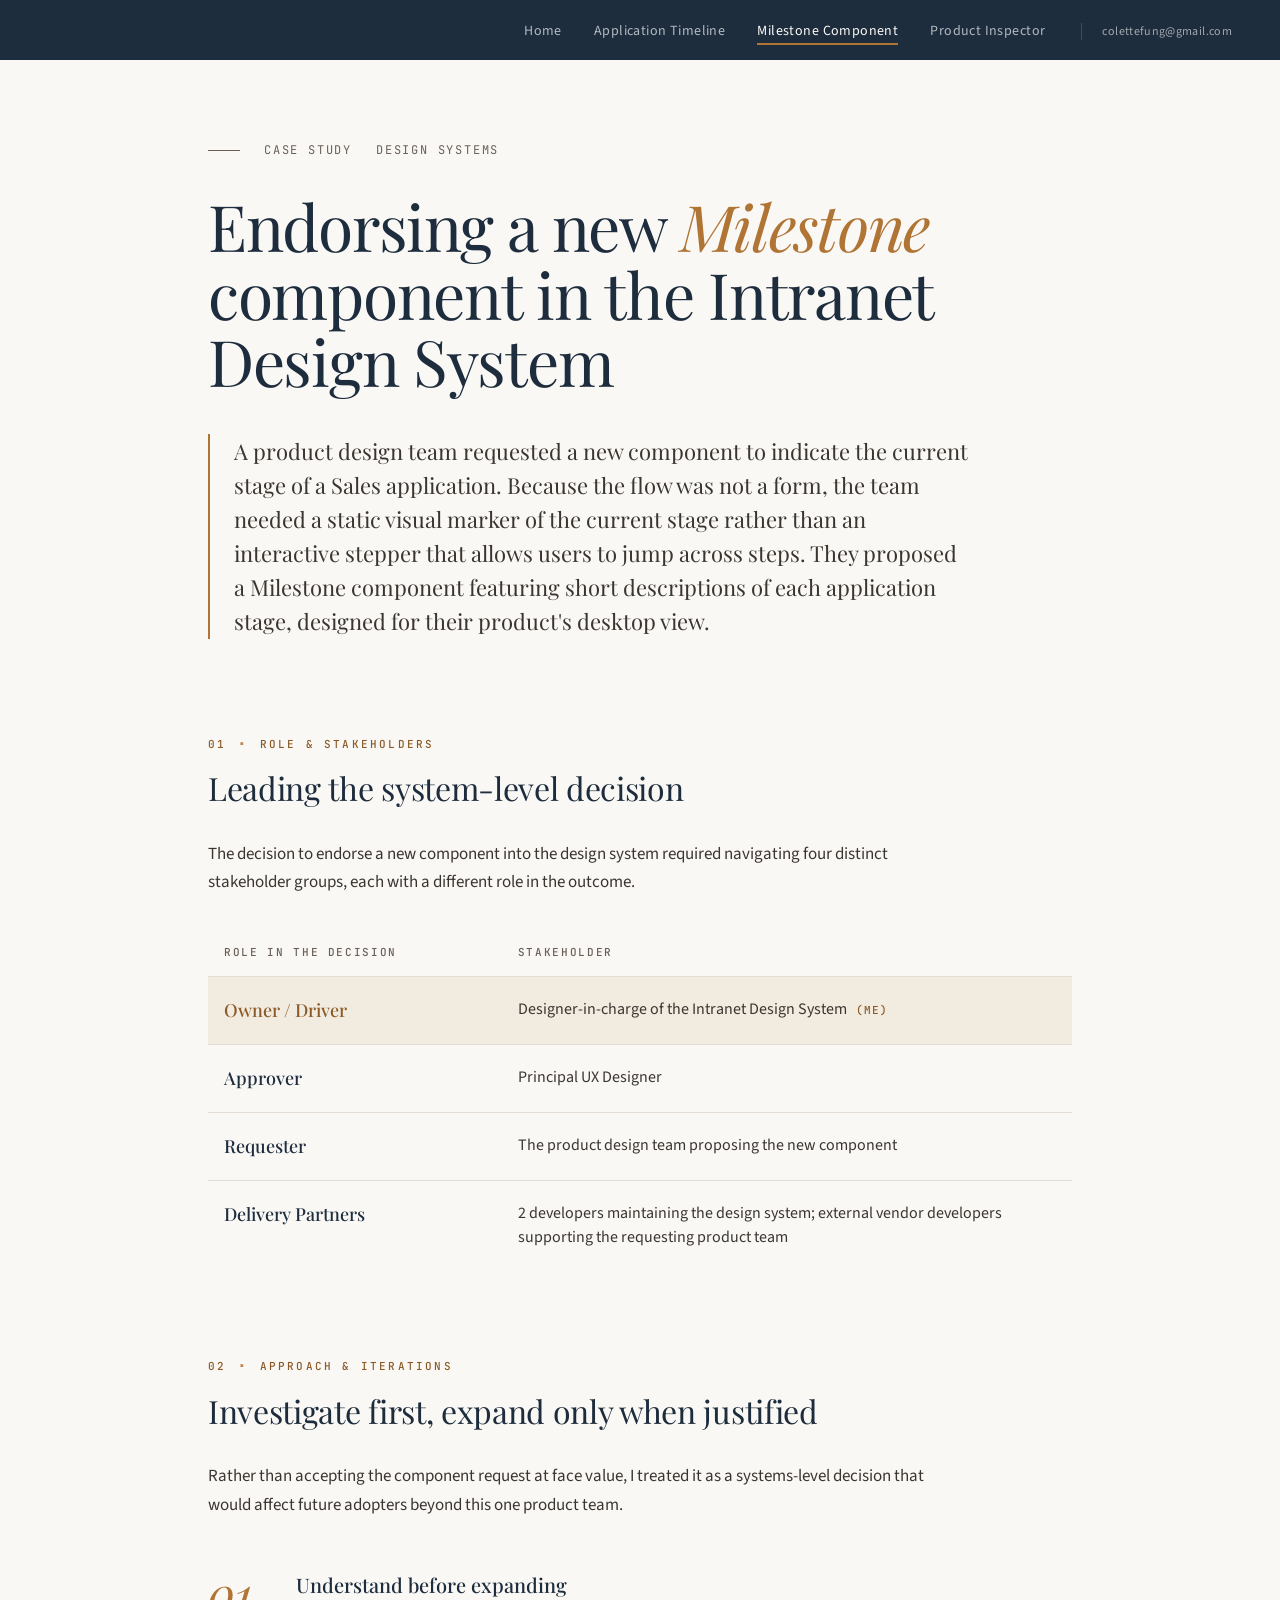
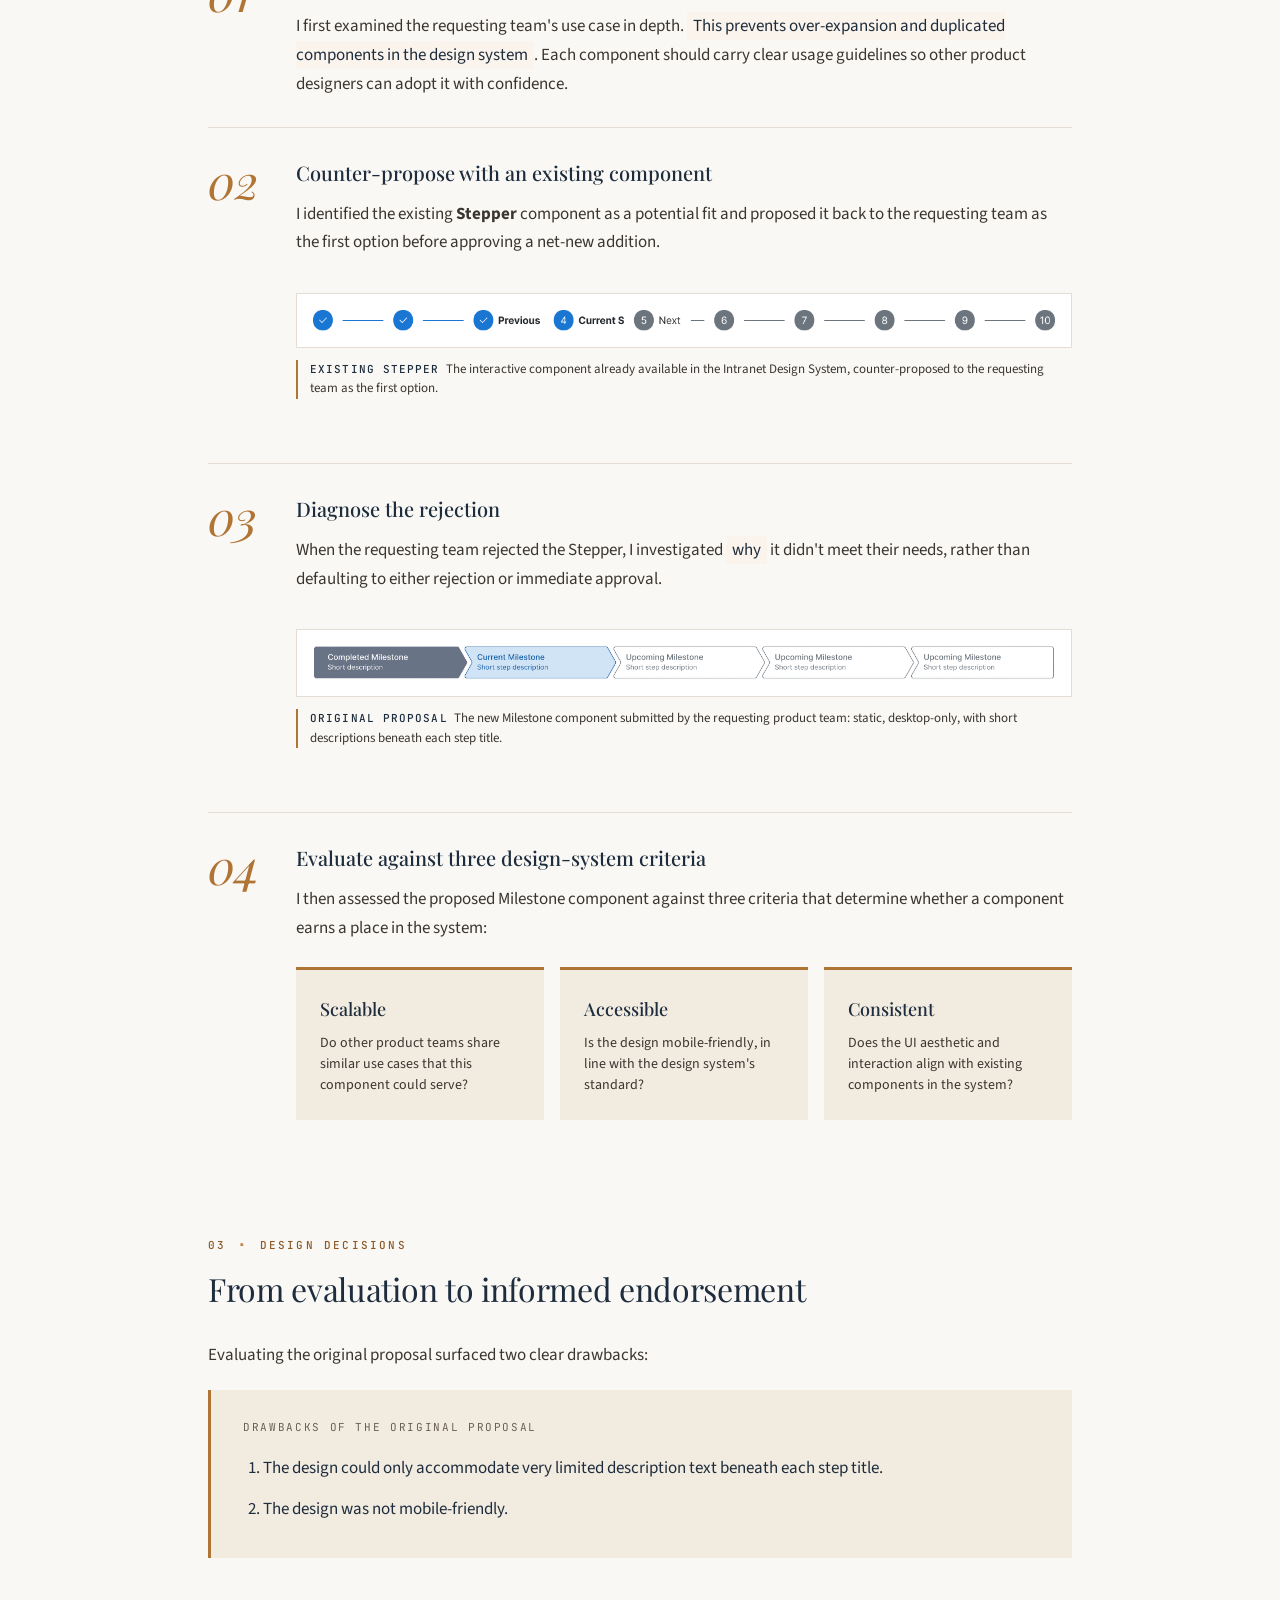
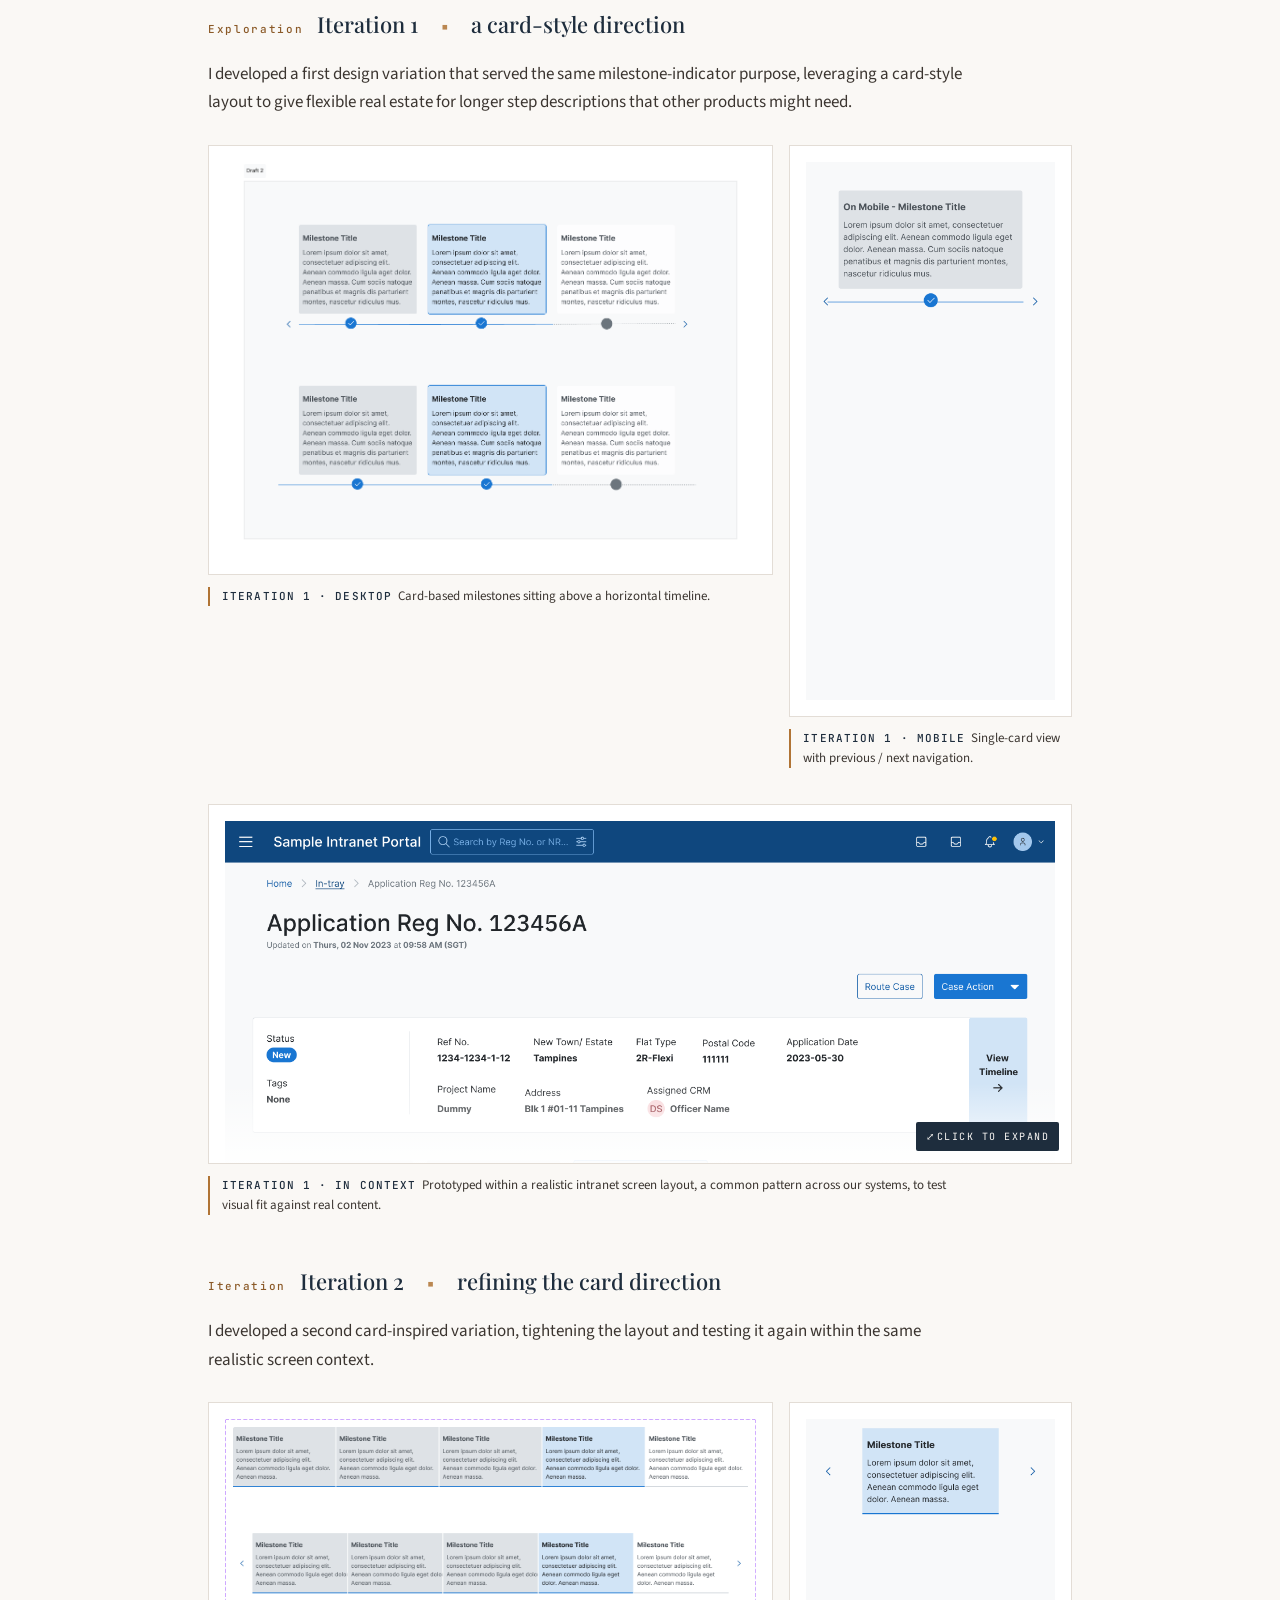
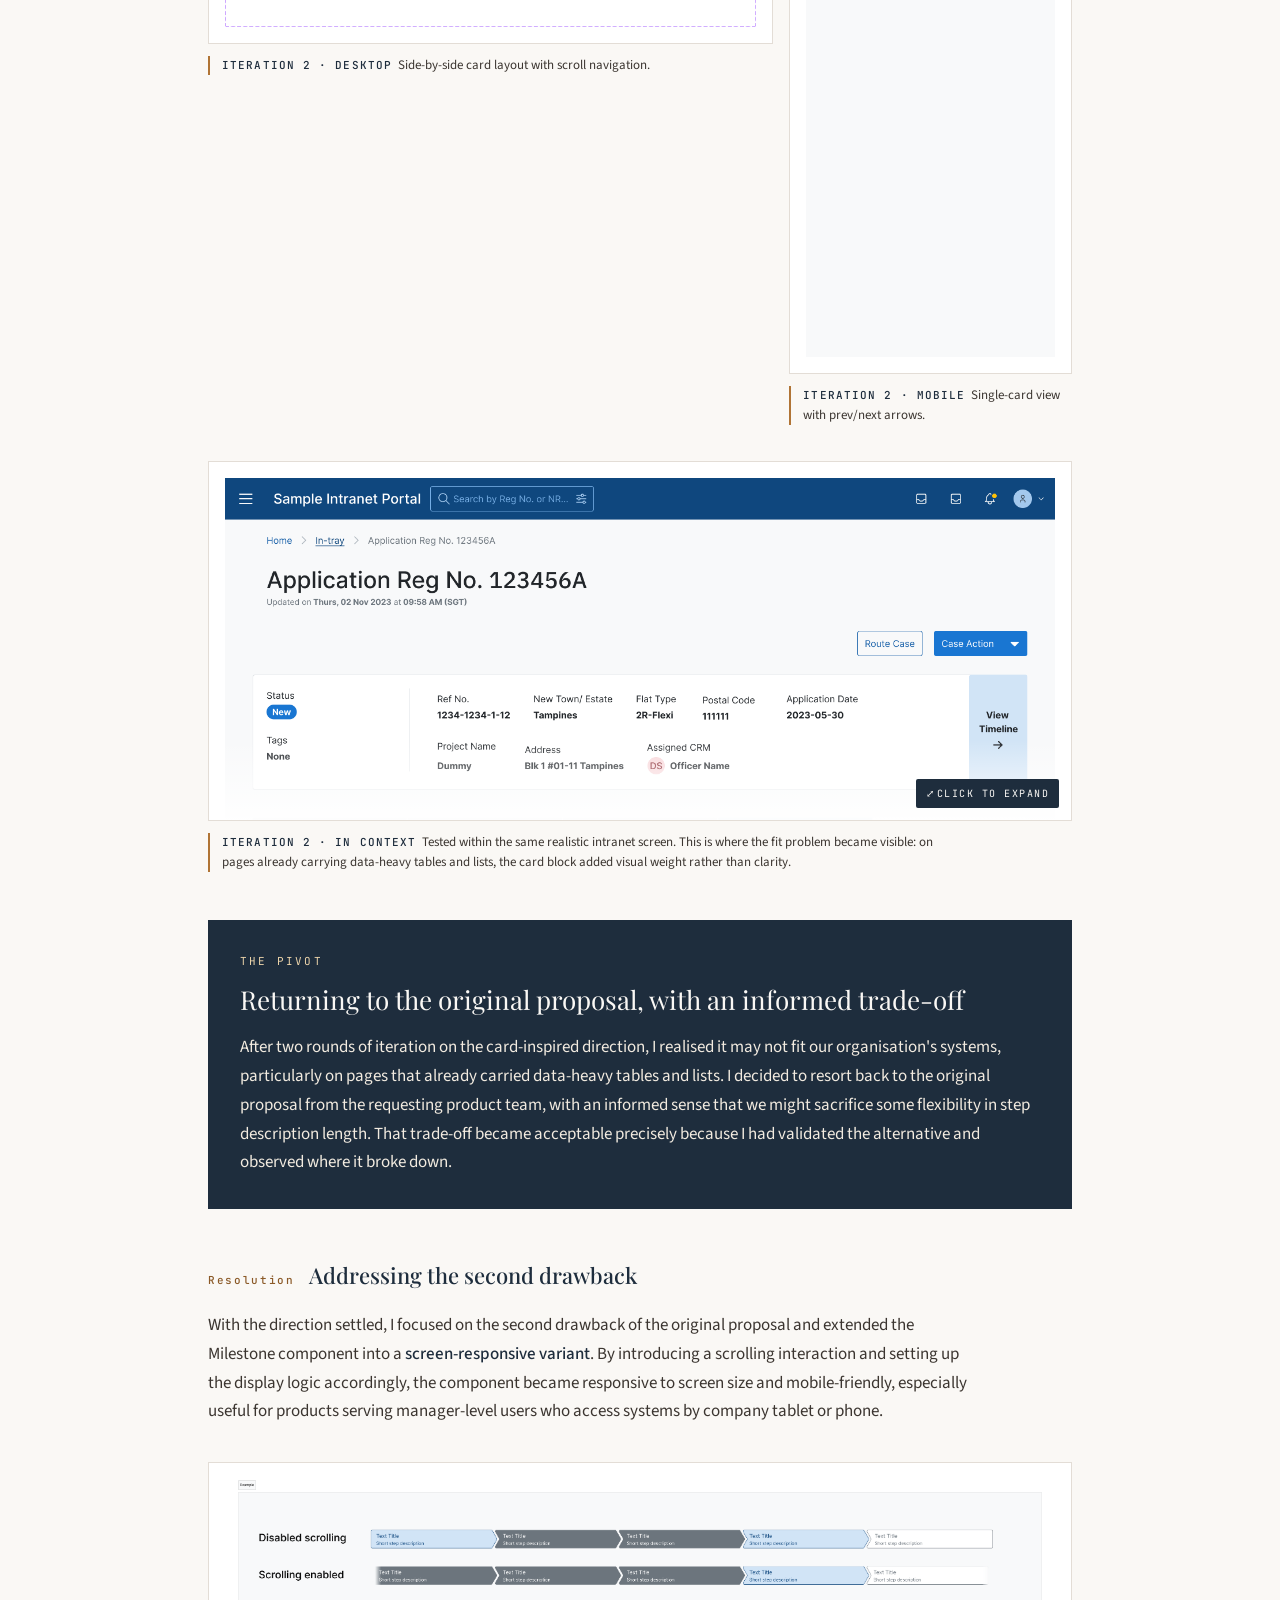
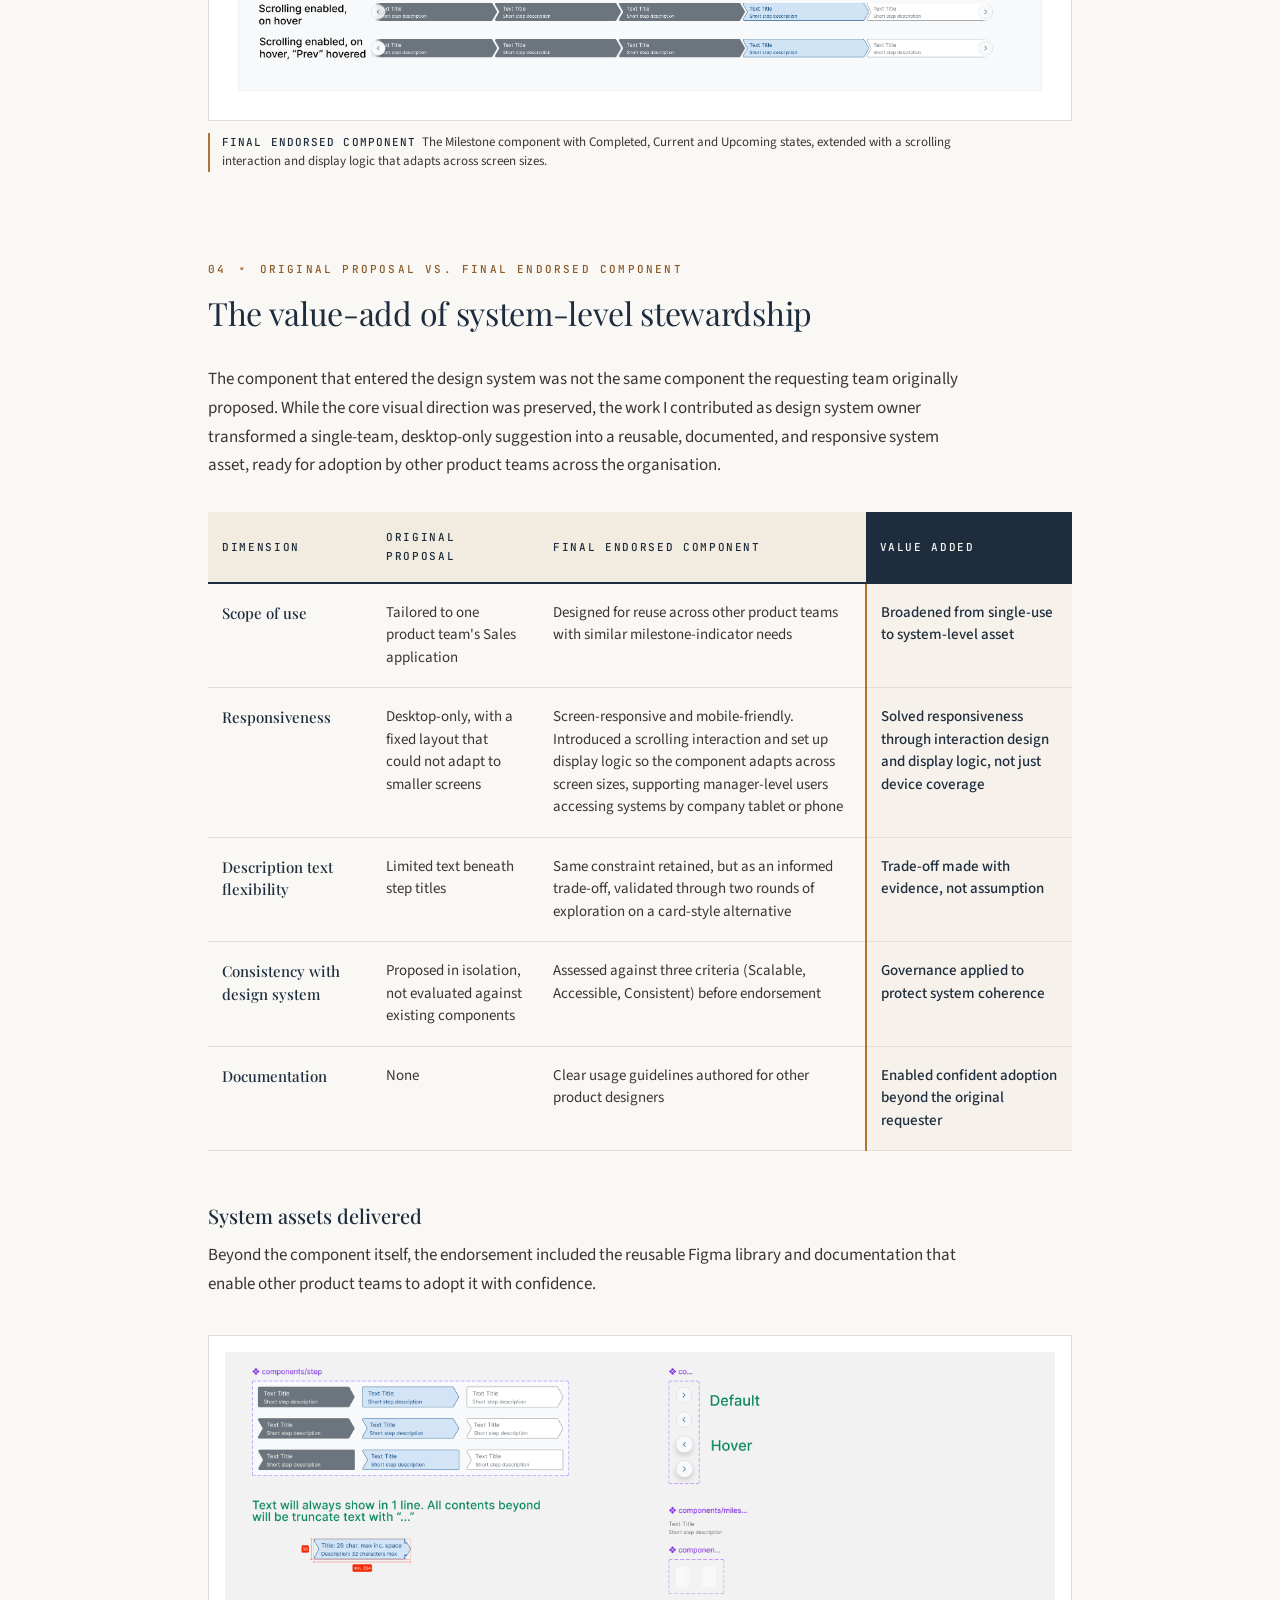
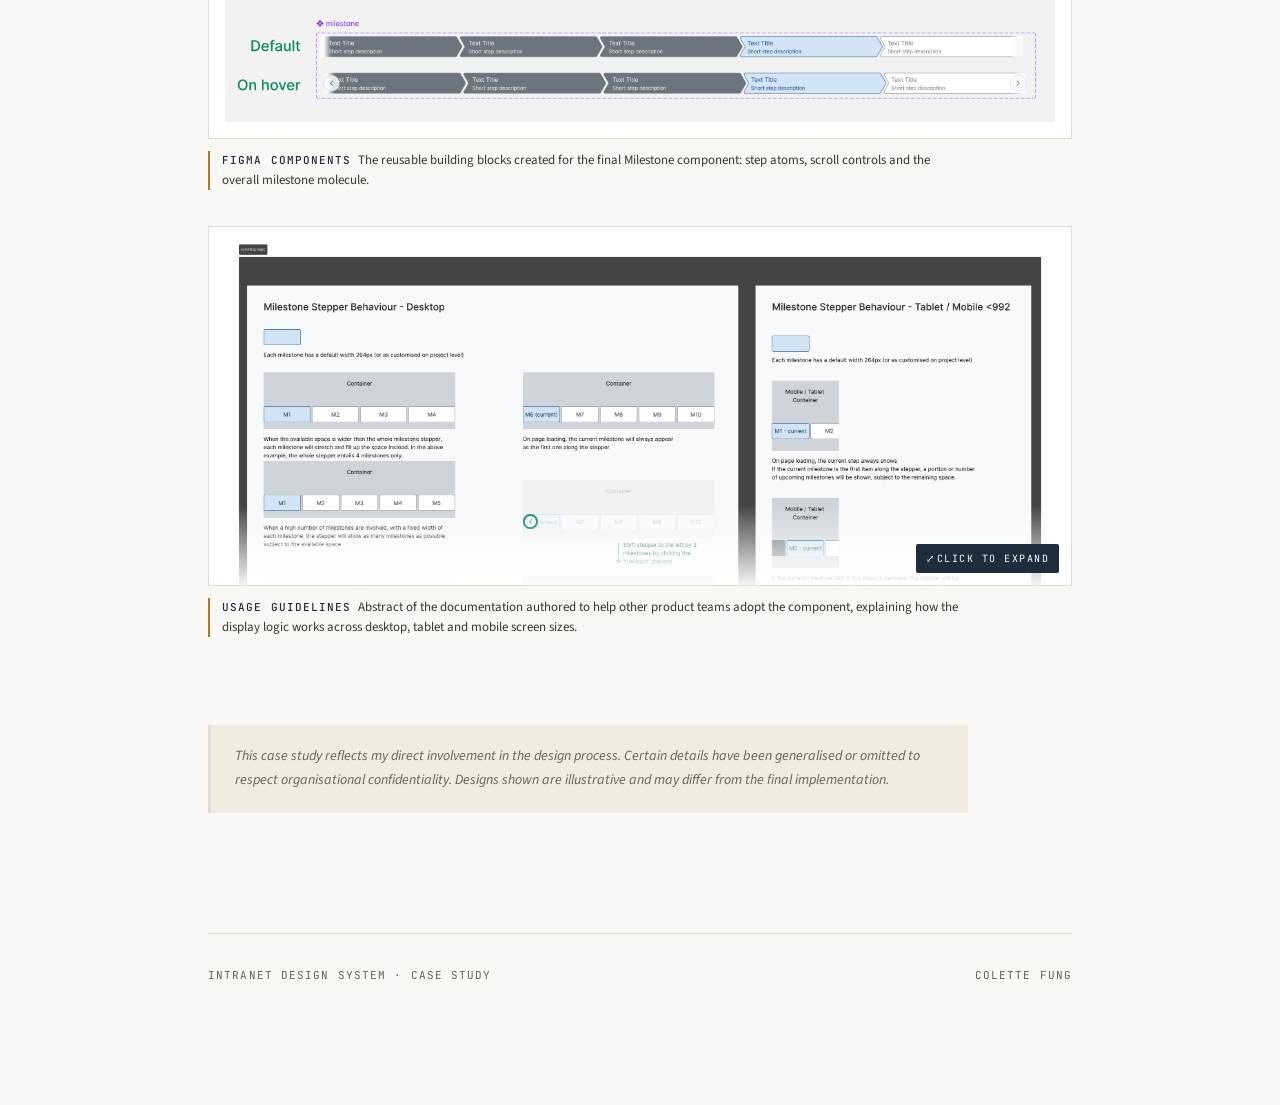
==== commit 585de5db: "Add files via upload" ====
--- a/casestudy/DesignSystem-Milestone/milestone-component-case-study.html
+++ b/casestudy/DesignSystem-Milestone/milestone-component-case-study.html
@@ -8,733 +8,7 @@
 <link rel="preconnect" href="https://fonts.googleapis.com">
 <link rel="preconnect" href="https://fonts.gstatic.com" crossorigin>
 <link href="https://fonts.googleapis.com/css2?family=Playfair+Display:ital,wght@0,400;0,500;0,700;1,400&family=Source+Sans+3:wght@300;400;600;700&family=JetBrains+Mono:wght@400;500&display=swap" rel="stylesheet">
-<style>
-  :root {
-    --ink: #1E2D3D;
-    --ink-soft: #3B3530;
-    --ink-muted: #7C7268;
-    --paper: #FAF8F5;
-    --paper-warm: #F2EBE0;
-    --accent: #B07435;
-    --accent-soft: #EDD5AB;
-    --rule: #E3DDD6;
-    --highlight: #FBF4EC;
-    --teal: #0D7D77;
-  }
-
-  * { box-sizing: border-box; margin: 0; padding: 0; }
-  html { scroll-behavior: smooth; }
-
-  body {
-    background: var(--paper);
-    color: var(--ink);
-    font-family: 'Source Sans 3', sans-serif;
-    font-weight: 400;
-    line-height: 1.6;
-    font-size: 17px;
-    -webkit-font-smoothing: antialiased;
-    text-rendering: optimizeLegibility;
-  }
-
-  .container {
-    max-width: 960px;
-    margin: 0 auto;
-    padding: 80px 48px 120px;
-  }
-
-  .meta {
-    font-family: 'JetBrains Mono', monospace;
-    font-size: 12px;
-    letter-spacing: 0.15em;
-    text-transform: uppercase;
-    color: var(--ink-muted);
-    margin-bottom: 32px;
-    display: flex;
-    gap: 24px;
-    align-items: center;
-  }
-
-  .meta::before {
-    content: "";
-    display: inline-block;
-    width: 32px;
-    height: 1px;
-    background: var(--ink-muted);
-  }
-
-  h1 {
-    font-family: 'Playfair Display', serif;
-    font-weight: 300;
-    font-size: clamp(38px, 5.5vw, 64px);
-    line-height: 1.05;
-    letter-spacing: -0.02em;
-    margin-bottom: 40px;
-    color: var(--ink);
-  }
-
-  h1 em {
-    font-style: italic;
-    font-weight: 400;
-    color: var(--accent);
-  }
-
-  .summary {
-    font-family: 'Playfair Display', serif;
-    font-weight: 300;
-    font-size: 22px;
-    line-height: 1.55;
-    color: var(--ink-soft);
-    max-width: 760px;
-    padding-left: 24px;
-    border-left: 2px solid var(--accent);
-    margin-bottom: 96px;
-  }
-
-  section { margin-bottom: 88px; }
-
-  .section-label {
-    font-family: 'JetBrains Mono', monospace;
-    font-size: 11px;
-    letter-spacing: 0.2em;
-    text-transform: uppercase;
-    color: var(--accent);
-    margin-bottom: 16px;
-    font-weight: 500;
-  }
-
-  .sep {
-    color: var(--accent);
-    font-size: 0.85em;
-    margin: 0 0.5em;
-    vertical-align: 0.08em;
-    opacity: 0.85;
-  }
-
-  .section-label .sep {
-    margin: 0 0.35em;
-  }
-
-  h2 {
-    font-family: 'Playfair Display', serif;
-    font-weight: 400;
-    font-size: 32px;
-    line-height: 1.2;
-    letter-spacing: -0.01em;
-    margin-bottom: 32px;
-    color: var(--ink);
-  }
-
-  p {
-    margin-bottom: 20px;
-    color: var(--ink-soft);
-    max-width: 760px;
-  }
-
-  p strong { color: var(--ink); font-weight: 500; }
-
-  .info-grid {
-    display: grid;
-    grid-template-columns: 180px 1fr;
-    gap: 32px 48px;
-    padding: 32px 0;
-    border-top: 1px solid var(--rule);
-    border-bottom: 1px solid var(--rule);
-  }
-
-  .info-label {
-    font-family: 'JetBrains Mono', monospace;
-    font-size: 11px;
-    letter-spacing: 0.15em;
-    text-transform: uppercase;
-    color: var(--ink-muted);
-    padding-top: 4px;
-  }
-
-  .info-value { color: var(--ink); }
-
-  .stakeholder-list { list-style: none; }
-  .stakeholder-list li {
-    padding: 10px 0;
-    border-bottom: 1px dashed var(--rule);
-    color: var(--ink-soft);
-  }
-  .stakeholder-list li:last-child { border-bottom: none; }
-  .stakeholder-list li::before {
-    content: "→ ";
-    color: var(--accent);
-    font-weight: 500;
-  }
-
-  /* RACI-style stakeholder table */
-  .raci-table {
-    width: 100%;
-    border-collapse: collapse;
-    margin-top: 32px;
-    font-size: 16px;
-  }
-
-  .raci-table thead th {
-    text-align: left;
-    padding: 14px 16px;
-    font-family: 'JetBrains Mono', monospace;
-    font-size: 11px;
-    letter-spacing: 0.15em;
-    text-transform: uppercase;
-    color: var(--ink-muted);
-    font-weight: 500;
-    border-bottom: 1px solid var(--rule);
-    background: transparent;
-  }
-
-  .raci-table thead th:first-child {
-    width: 34%;
-  }
-
-  .raci-table tbody td {
-    padding: 20px 16px;
-    vertical-align: top;
-    border-bottom: 1px solid var(--rule);
-    color: var(--ink-soft);
-    line-height: 1.5;
-  }
-
-  .raci-table tbody td:first-child {
-    font-family: 'Playfair Display', serif;
-    font-weight: 500;
-    font-size: 18px;
-    color: var(--ink);
-  }
-
-  .raci-table tbody tr:last-child td {
-    border-bottom: none;
-  }
-
-  .raci-table tr.raci-owner td:first-child {
-    color: var(--accent);
-  }
-
-  .raci-table tr.raci-owner {
-    background: var(--paper-warm);
-  }
-
-  .raci-self {
-    font-family: 'JetBrains Mono', monospace;
-    font-size: 11px;
-    letter-spacing: 0.1em;
-    text-transform: uppercase;
-    color: var(--accent);
-    margin-left: 6px;
-    font-weight: 500;
-  }
-
-  .approach-step {
-    display: grid;
-    grid-template-columns: 64px 1fr;
-    gap: 24px;
-    padding: 28px 0;
-    border-bottom: 1px solid var(--rule);
-  }
-  .approach-step:last-child { border-bottom: none; }
-
-  .step-num {
-    font-family: 'Playfair Display', serif;
-    font-style: italic;
-    font-weight: 300;
-    font-size: 48px;
-    line-height: 1;
-    color: var(--accent);
-  }
-
-  .step-title {
-    font-family: 'Playfair Display', serif;
-    font-weight: 500;
-    font-size: 20px;
-    color: var(--ink);
-    margin-bottom: 10px;
-  }
-
-  .step-body { color: var(--ink-soft); }
-
-  .step-body em {
-    background: var(--highlight);
-    font-style: normal;
-    padding: 2px 6px;
-    color: var(--ink);
-  }
-
-  .criteria {
-    display: grid;
-    grid-template-columns: repeat(3, 1fr);
-    gap: 16px;
-    margin-top: 24px;
-  }
-
-  .criterion {
-    background: var(--paper-warm);
-    padding: 24px;
-    border-top: 3px solid var(--accent);
-  }
-
-  .criterion-title {
-    font-family: 'Playfair Display', serif;
-    font-weight: 500;
-    font-size: 18px;
-    margin-bottom: 8px;
-    color: var(--ink);
-  }
-
-  .criterion-desc {
-    font-size: 14px;
-    color: var(--ink-soft);
-    line-height: 1.5;
-  }
-
-  /* Figures */
-  figure { margin: 28px 0 36px; }
-
-  figure img {
-    display: block;
-    width: 100%;
-    height: auto;
-    background: #ffffff;
-    border: 1px solid var(--rule);
-    padding: 16px;
-  }
-
-  /* Thumbnail style for tall images */
-  figure.thumb {
-    margin: 28px 0 36px;
-  }
-
-  figure.thumb .thumb-wrap {
-    position: relative;
-    cursor: zoom-in;
-    background: #ffffff;
-    border: 1px solid var(--rule);
-    padding: 16px;
-    overflow: hidden;
-    max-height: 360px;
-    transition: border-color 0.2s ease;
-  }
-
-  figure.thumb .thumb-wrap:hover {
-    border-color: var(--accent);
-  }
-
-  figure.thumb .thumb-wrap img {
-    display: block;
-    width: 100%;
-    height: auto;
-    border: none;
-    padding: 0;
-    background: transparent;
-  }
-
-  /* Fade overlay at bottom of thumbnail to signal clipping */
-  figure.thumb .thumb-wrap::after {
-    content: "";
-    position: absolute;
-    left: 0;
-    right: 0;
-    bottom: 0;
-    height: 80px;
-    background: linear-gradient(to bottom, rgba(255,255,255,0), rgba(255,255,255,0.95));
-    pointer-events: none;
-  }
-
-  figure.thumb .expand-hint {
-    position: absolute;
-    bottom: 12px;
-    right: 12px;
-    background: var(--ink);
-    color: var(--paper);
-    font-family: 'JetBrains Mono', monospace;
-    font-size: 10px;
-    letter-spacing: 0.15em;
-    text-transform: uppercase;
-    padding: 6px 10px;
-    border-radius: 2px;
-    pointer-events: none;
-    z-index: 2;
-  }
-
-  figure.thumb .expand-hint::before {
-    content: "⤢  ";
-    font-family: sans-serif;
-    letter-spacing: 0;
-  }
-
-  /* Lightbox overlay */
-  .lightbox {
-    position: fixed;
-    inset: 0;
-    background: rgba(30, 45, 61, 0.96);
-    z-index: 1000;
-    display: none;
-    align-items: center;
-    justify-content: center;
-    padding: 40px;
-    cursor: zoom-out;
-  }
-
-  .lightbox.active {
-    display: flex;
-  }
-
-  .lightbox-inner {
-    position: relative;
-    max-width: 100%;
-    max-height: 100%;
-    overflow: auto;
-    cursor: default;
-  }
-
-  .lightbox img {
-    display: block;
-    max-width: 100%;
-    height: auto;
-    background: #ffffff;
-    padding: 24px;
-  }
-
-  .lightbox-close {
-    position: fixed;
-    top: 24px;
-    right: 24px;
-    background: var(--paper);
-    border: none;
-    color: var(--ink);
-    font-family: 'JetBrains Mono', monospace;
-    font-size: 11px;
-    letter-spacing: 0.15em;
-    text-transform: uppercase;
-    padding: 10px 16px;
-    cursor: pointer;
-    z-index: 1001;
-    transition: background 0.2s ease, color 0.2s ease;
-  }
-
-  .lightbox-close:hover {
-    background: var(--accent);
-    color: var(--paper);
-  }
-
-  body.lightbox-open {
-    overflow: hidden;
-  }
-
-  figcaption {
-    font-family: 'Source Sans 3', sans-serif;
-    font-size: 13px;
-    color: var(--ink-soft);
-    margin-top: 12px;
-    padding-left: 12px;
-    border-left: 2px solid var(--accent);
-    line-height: 1.5;
-    max-width: 760px;
-  }
-
-  figcaption strong {
-    color: var(--ink);
-    font-weight: 500;
-    font-family: 'JetBrains Mono', monospace;
-    font-size: 11px;
-    letter-spacing: 0.1em;
-    text-transform: uppercase;
-    display: inline-block;
-    margin-right: 6px;
-  }
-
-  .figure-pair {
-    display: grid;
-    grid-template-columns: 2fr 1fr;
-    gap: 16px;
-    margin: 28px 0 36px;
-    align-items: start;
-  }
-
-  .figure-pair figure { margin: 0; }
-
-  .figure-full { margin: 36px 0; }
-
-  .drawbacks {
-    background: var(--paper-warm);
-    padding: 28px 32px;
-    border-left: 3px solid var(--accent);
-    margin-bottom: 32px;
-  }
-
-  .drawbacks-label {
-    font-family: 'JetBrains Mono', monospace;
-    font-size: 11px;
-    letter-spacing: 0.15em;
-    text-transform: uppercase;
-    color: var(--ink-muted);
-    margin-bottom: 12px;
-  }
-
-  .drawbacks ol {
-    padding-left: 20px;
-    color: var(--ink);
-  }
-
-  .drawbacks ol li { padding: 6px 0; }
-
-  .decision-block { margin: 48px 0; }
-
-  .decision-block h3 {
-    font-family: 'Playfair Display', serif;
-    font-weight: 500;
-    font-size: 22px;
-    color: var(--ink);
-    margin-bottom: 16px;
-    display: flex;
-    align-items: baseline;
-    gap: 14px;
-  }
-
-  .decision-block h3::before {
-    content: attr(data-marker);
-    font-family: 'JetBrains Mono', monospace;
-    font-size: 11px;
-    letter-spacing: 0.15em;
-    color: var(--accent);
-    font-weight: 500;
-  }
-
-  .pivot-callout {
-    background: var(--ink);
-    color: var(--paper);
-    padding: 32px;
-    margin: 48px 0;
-  }
-
-  .pivot-callout .pivot-label {
-    font-family: 'JetBrains Mono', monospace;
-    font-size: 11px;
-    letter-spacing: 0.2em;
-    text-transform: uppercase;
-    color: var(--accent-soft);
-    margin-bottom: 12px;
-  }
-
-  .pivot-callout h3 {
-    font-family: 'Playfair Display', serif;
-    font-weight: 400;
-    font-size: 26px;
-    line-height: 1.3;
-    margin-bottom: 16px;
-    color: var(--paper);
-  }
-
-  .pivot-callout p {
-    color: var(--paper-warm);
-    max-width: none;
-    margin-bottom: 0;
-  }
-
-  .comparison-table {
-    width: 100%;
-    border-collapse: collapse;
-    margin-top: 32px;
-    font-size: 15px;
-  }
-
-  .comparison-table thead th {
-    text-align: left;
-    padding: 16px 14px;
-    font-family: 'JetBrains Mono', monospace;
-    font-size: 11px;
-    letter-spacing: 0.15em;
-    text-transform: uppercase;
-    color: var(--ink);
-    font-weight: 500;
-    border-bottom: 2px solid var(--ink);
-    background: var(--paper-warm);
-  }
-
-  .comparison-table thead th:last-child {
-    background: var(--ink);
-    color: var(--paper);
-  }
-
-  .comparison-table tbody td {
-    padding: 18px 14px;
-    vertical-align: top;
-    border-bottom: 1px solid var(--rule);
-    color: var(--ink-soft);
-    line-height: 1.5;
-  }
-
-  .comparison-table tbody td:first-child {
-    font-family: 'Playfair Display', serif;
-    font-weight: 500;
-    color: var(--ink);
-    width: 19%;
-  }
-
-  .comparison-table tbody td:last-child {
-    background: rgba(176, 116, 53, 0.05);
-    color: var(--ink);
-    font-weight: 500;
-    border-left: 2px solid var(--accent);
-  }
-
-  .evidence-block { margin-top: 48px; }
-
-  .evidence-block h3 {
-    font-family: 'Playfair Display', serif;
-    font-weight: 500;
-    font-size: 20px;
-    color: var(--ink);
-    margin-bottom: 8px;
-  }
-
-  .evidence-block > p { margin-bottom: 24px; }
-
-  footer {
-    margin-top: 120px;
-    padding-top: 32px;
-    border-top: 1px solid var(--rule);
-    font-family: 'JetBrains Mono', monospace;
-    font-size: 11px;
-    letter-spacing: 0.1em;
-    text-transform: uppercase;
-    color: var(--ink-muted);
-    display: flex;
-    justify-content: space-between;
-  }
-
-  @media (max-width: 760px) {
-    .container { padding: 48px 24px 80px; }
-    .info-grid { grid-template-columns: 1fr; gap: 8px; }
-    .info-label { padding-top: 16px; }
-    .criteria { grid-template-columns: 1fr; }
-    .approach-step { grid-template-columns: 48px 1fr; gap: 16px; }
-    .step-num { font-size: 36px; }
-    .figure-pair { grid-template-columns: 1fr; }
-
-    .raci-table thead { display: none; }
-    .raci-table tbody tr {
-      display: block;
-      border: 1px solid var(--rule);
-      margin-bottom: 12px;
-      padding: 8px;
-    }
-    .raci-table tbody tr.raci-owner {
-      border-color: var(--accent);
-    }
-    .raci-table tbody td {
-      display: block;
-      border-bottom: none;
-      padding: 8px;
-      width: 100% !important;
-    }
-    .raci-table tbody td:first-child {
-      font-size: 14px;
-      font-family: 'JetBrains Mono', monospace;
-      letter-spacing: 0.1em;
-      text-transform: uppercase;
-      color: var(--ink-muted);
-      font-weight: 500;
-      margin-bottom: 4px;
-    }
-    .raci-table tr.raci-owner td:first-child {
-      color: var(--accent);
-    }
-
-    .comparison-table thead { display: none; }
-    .comparison-table tbody tr {
-      display: block;
-      border: 1px solid var(--rule);
-      margin-bottom: 16px;
-      padding: 8px;
-    }
-    .comparison-table tbody td {
-      display: block;
-      border-bottom: 1px dashed var(--rule);
-      padding: 10px 8px;
-      width: 100% !important;
-    }
-    .comparison-table tbody td:last-child { border-bottom: none; }
-    .comparison-table tbody td::before {
-      content: attr(data-label);
-      display: block;
-      font-family: 'JetBrains Mono', monospace;
-      font-size: 10px;
-      letter-spacing: 0.15em;
-      text-transform: uppercase;
-      color: var(--ink-muted);
-      margin-bottom: 4px;
-    }
-    .nav-links { gap: 14px; }
-    .nav-links a { font-size: 11px; }
-  }
-
-
-  /* Disclaimer */
-  .disclaimer {
-    font-family: 'Source Sans 3', sans-serif;
-    font-style: italic;
-    font-size: 14px;
-    color: var(--ink-muted);
-    line-height: 1.7;
-    padding: 20px 24px;
-    border-left: 3px solid var(--rule);
-    background: var(--paper-warm);
-    margin: 64px 0 0;
-    max-width: 760px;
-  }
-  /* ---- Portfolio-wide fixed navigation ---- */
-  .portfolio-nav {
-    position: fixed;
-    top: 0; left: 0; right: 0;
-    height: 60px;
-    background: var(--ink);
-    display: flex;
-    align-items: center;
-    justify-content: flex-end;
-    padding: 0 48px;
-    z-index: 500;
-    box-shadow: 0 1px 0 rgba(255,255,255,0.07);
-  }
-  .nav-links {
-    display: flex;
-    gap: 32px;
-    list-style: none;
-    align-items: center;
-    margin: 0; padding: 0;
-  }
-  .nav-links a {
-    font-family: 'Source Sans 3', sans-serif;
-    font-size: 14px;
-    font-weight: 400;
-    color: rgba(248,250,252,0.68);
-    text-decoration: none;
-    letter-spacing: 0.03em;
-    transition: color 0.2s;
-    white-space: nowrap;
-  }
-  .nav-links a:hover { color: var(--paper); }
-  .nav-links a.active {
-    color: var(--paper);
-    border-bottom: 2px solid var(--accent);
-    padding-bottom: 2px;
-  }
-  .nav-email {
-    color: rgba(250,248,245,0.45) !important;
-    font-size: 12px !important;
-    border-left: 1px solid rgba(255,255,255,0.15);
-    padding-left: 20px !important;
-    margin-left: 4px;
-  }
-  .nav-email:hover { color: var(--paper) !important; }
-  @media (max-width: 768px) {
-    .portfolio-nav { padding: 0 20px; }
-    .nav-links { gap: 14px; }
-    .nav-links a { font-size: 11px; }
-  }
-</style>
+  <link rel="stylesheet" href="../../styles.css">
 </head>
 <body>
 
--- a/styles.css
+++ b/styles.css
@@ -0,0 +1,1206 @@
+/* ============================================================
+   styles.css — Shared Portfolio Stylesheet
+   Colette Fung · colettefung@gmail.com
+   ============================================================ */
+
+
+/* ============================================================
+   1. GOOGLE FONTS
+   ============================================================ */
+@import url('https://fonts.googleapis.com/css2?family=Playfair+Display:ital,wght@0,300;0,400;0,500;0,700;1,300;1,400&family=Source+Sans+3:wght@300;400;600;700&family=JetBrains+Mono:wght@400;500&display=swap');
+
+
+/* ============================================================
+   2. CSS CUSTOM PROPERTIES
+   Case-study tokens are the canonical set.
+   Index-page aliases map to the same values so both naming
+   conventions resolve correctly without touching HTML.
+   ============================================================ */
+:root {
+  /* Canonical colour tokens (case-study naming) */
+  --ink:         #1E2D3D;
+  --ink-soft:    #3B3530;
+  --ink-muted:   #6B6058;
+  --paper:       #FAF8F5;
+  --paper-warm:  #F2EBE0;
+  --accent:      #B07435;
+  --accent-soft: #EDD5AB;
+  --rule:        #E3DDD6;
+  --highlight:   #FBF4EC;
+  --teal:        #0D7D77;
+  --accent-text: #8B5A28;   /* Accent at 4.5:1+ on light backgrounds */
+
+  /* Index-page aliases (same values, different names) */
+  --navy:        var(--ink);
+  --white:       var(--paper);
+  --blue:        var(--accent);
+  --blue-light:  var(--accent-soft);
+  --blue-faint:  var(--highlight);
+  --gray:        var(--ink-muted);
+  --gray-dark:   var(--ink-soft);
+  --border:      var(--rule);
+
+  /* Layout */
+  --nav-h: 60px;
+}
+
+
+/* ============================================================
+   3. RESET & BASE
+   ============================================================ */
+*, *::before, *::after { box-sizing: border-box; margin: 0; padding: 0; }
+html { scroll-behavior: smooth; }
+
+body {
+  background: var(--paper);
+  color: var(--ink);
+  font-family: 'Source Sans 3', sans-serif;
+  font-size: 17px;
+  line-height: 1.7;
+  font-weight: 400;
+  -webkit-font-smoothing: antialiased;
+  text-rendering: optimizeLegibility;
+}
+
+
+/* ============================================================
+   4. NAVIGATION  (shared across all pages)
+   ============================================================ */
+.portfolio-nav {
+  position: fixed;
+  top: 0; left: 0; right: 0;
+  height: var(--nav-h);
+  background: var(--ink);
+  display: flex;
+  align-items: center;
+  justify-content: flex-end;
+  padding: 0 48px;
+  z-index: 500;
+  box-shadow: 0 1px 0 rgba(255,255,255,0.07);
+}
+
+.nav-links {
+  display: flex;
+  gap: 32px;
+  list-style: none;
+  align-items: center;
+  margin: 0; padding: 0;
+}
+
+.nav-links a {
+  font-family: 'Source Sans 3', sans-serif;
+  font-size: 14px;
+  font-weight: 400;
+  color: rgba(248,250,252,0.68);
+  text-decoration: none;
+  letter-spacing: 0.03em;
+  transition: color 0.2s;
+  white-space: nowrap;
+}
+
+.nav-links a:hover { color: var(--paper); }
+
+.nav-links a.active {
+  color: var(--paper);
+  border-bottom: 2px solid var(--accent);
+  padding-bottom: 2px;
+}
+
+.nav-email {
+  color: rgba(250,248,245,0.60) !important;
+  font-size: 12px !important;
+  border-left: 1px solid rgba(255,255,255,0.15);
+  padding-left: 20px !important;
+  margin-left: 4px;
+}
+
+.nav-email:hover { color: var(--paper) !important; }
+
+@media (max-width: 768px) {
+  .portfolio-nav { padding: 0 20px; }
+  .nav-links { gap: 14px; }
+  .nav-links a { font-size: 11px; }
+}
+
+
+/* ============================================================
+   5. INDEX PAGE
+   ============================================================ */
+
+/* --- 5a. Layout --- */
+main {
+  padding-top: var(--nav-h);
+  max-width: 900px;
+  margin: 0 auto;
+  padding-left: 48px;
+  padding-right: 48px;
+  padding-bottom: 120px;
+}
+
+@media (max-width: 600px) {
+  main { padding-left: 24px; padding-right: 24px; }
+}
+
+/* --- 5b. Hero --- */
+.hero {
+  display: flex;
+  align-items: center;
+  gap: 72px;
+  padding: 96px 0 72px;
+  border-bottom: 1px solid var(--border);
+}
+
+.hero-text { flex: 1; min-width: 0; }
+
+.portrait-img {
+  width: 160px;
+  height: 160px;
+  border-radius: 6px;
+  object-fit: cover;
+  object-position: center top;
+  display: block;
+  flex-shrink: 0;
+  border: 3px solid var(--border);
+  box-shadow: 0 4px 24px rgba(30,45,61,0.10);
+}
+
+@media (max-width: 640px) {
+  .hero { flex-direction: column-reverse; gap: 36px; align-items: flex-start; }
+  .portrait-img { width: 96px; height: 96px; }
+}
+
+.hero-eyebrow {
+  font-family: 'Source Sans 3', sans-serif;
+  font-size: 13px;
+  font-weight: 600;
+  letter-spacing: 0.12em;
+  text-transform: uppercase;
+  color: var(--accent-text);
+  margin-bottom: 20px;
+}
+
+.hero h1 {
+  font-family: 'Playfair Display', serif;
+  font-weight: 700;
+  font-size: clamp(40px, 6vw, 68px);
+  line-height: 1.05;
+  letter-spacing: -0.02em;
+  color: var(--navy);
+  margin-bottom: 20px;
+}
+
+.hero-subtitle {
+  font-family: 'Source Sans 3', sans-serif;
+  font-size: 18px;
+  font-weight: 300;
+  color: var(--gray);
+  margin-bottom: 28px;
+}
+
+.hero-tagline {
+  font-family: 'Playfair Display', serif;
+  font-style: italic;
+  font-size: 22px;
+  line-height: 1.5;
+  color: var(--gray-dark);
+  max-width: 680px;
+  padding-left: 20px;
+  border-left: 3px solid var(--blue);
+}
+
+/* --- 5c. Sections --- */
+.section { padding: 72px 0 0; }
+.section + .section { border-top: 1px solid var(--border); }
+
+.section-label {
+  font-family: 'Source Sans 3', sans-serif;
+  font-size: 11px;
+  font-weight: 700;
+  letter-spacing: 0.16em;
+  text-transform: uppercase;
+  color: var(--accent-text);
+  margin-bottom: 14px;
+}
+
+.section h2 {
+  font-family: 'Playfair Display', serif;
+  font-weight: 500;
+  font-size: clamp(28px, 4vw, 38px);
+  line-height: 1.15;
+  letter-spacing: -0.01em;
+  color: var(--navy);
+  margin-bottom: 32px;
+}
+
+/* --- 5d. Case study cards --- */
+.cs-grid {
+  display: grid;
+  grid-template-columns: repeat(3, 1fr);
+  gap: 24px;
+  margin-top: 8px;
+}
+
+.cs-card {
+  display: flex;
+  flex-direction: column;
+  border: 1px solid var(--border);
+  border-radius: 4px;
+  padding: 28px 24px 24px;
+  background: var(--white);
+  text-decoration: none;
+  transition: border-color 0.2s, box-shadow 0.2s;
+}
+
+.cs-card:hover {
+  border-color: var(--blue);
+  box-shadow: 0 4px 20px rgba(176,116,53,0.10);
+}
+
+.cs-card-thumb {
+  width: calc(100% + 48px);
+  margin: -28px -24px 22px;
+  height: 180px;
+  overflow: hidden;
+  border-radius: 4px 4px 0 0;
+  border-bottom: 1px solid var(--border);
+  background: var(--blue-faint);
+}
+
+.cs-card-thumb img {
+  width: 100%;
+  height: 100%;
+  object-fit: cover;
+  display: block;
+  transform: scale(1.04);
+  transform-origin: center top;
+  transition: transform 0.4s ease;
+}
+
+.cs-card:hover .cs-card-thumb img { transform: scale(1.08); }
+
+.cs-card-eyebrow {
+  font-family: 'JetBrains Mono', monospace;
+  font-size: 10px;
+  letter-spacing: 0.16em;
+  text-transform: uppercase;
+  color: var(--gray);
+  margin-bottom: 12px;
+}
+
+.cs-card-title {
+  font-family: 'Playfair Display', serif;
+  font-weight: 500;
+  font-size: 20px;
+  color: var(--navy);
+  line-height: 1.25;
+  margin-bottom: 14px;
+}
+
+.cs-card-desc {
+  font-family: 'Source Sans 3', sans-serif;
+  font-size: 14px;
+  color: var(--gray-dark);
+  line-height: 1.6;
+  margin-bottom: 20px;
+  flex: 1;
+}
+
+.cs-tags {
+  display: flex;
+  flex-wrap: wrap;
+  gap: 6px;
+}
+
+.cs-tag {
+  font-family: 'Source Sans 3', sans-serif;
+  font-size: 11px;
+  color: #8B5A28;
+  background: var(--blue-faint);
+  border: 1px solid var(--blue-light);
+  border-radius: 2px;
+  padding: 3px 8px;
+  white-space: nowrap;
+}
+
+.cs-card-arrow {
+  font-family: 'JetBrains Mono', monospace;
+  font-size: 11px;
+  letter-spacing: 0.1em;
+  color: var(--accent-text);
+  margin-top: 20px;
+  transition: letter-spacing 0.2s;
+}
+
+.cs-card:hover .cs-card-arrow { letter-spacing: 0.18em; }
+
+@media (max-width: 820px) {
+  .cs-grid { grid-template-columns: 1fr; gap: 16px; }
+  .cs-card-thumb { height: 160px; }
+}
+
+/* --- 5e. About prose --- */
+.about-prose p {
+  font-size: 17px;
+  color: var(--gray-dark);
+  max-width: 720px;
+  margin-bottom: 20px;
+}
+.about-prose p:last-child { margin-bottom: 0; }
+
+/* --- 5f. Qualifications --- */
+.qual-block { margin-bottom: 52px; }
+.qual-block:last-child { margin-bottom: 0; }
+
+.qual-block-title {
+  font-family: 'Source Sans 3', sans-serif;
+  font-size: 11px;
+  font-weight: 700;
+  letter-spacing: 0.14em;
+  text-transform: uppercase;
+  color: var(--gray);
+  margin-bottom: 20px;
+}
+
+.edu-list { list-style: none; border-top: 1px solid var(--border); }
+
+.edu-item {
+  display: grid;
+  grid-template-columns: 140px 1fr;
+  gap: 0 32px;
+  padding: 22px 0;
+  border-bottom: 1px solid var(--border);
+}
+
+.edu-year {
+  font-family: 'Source Sans 3', sans-serif;
+  font-size: 13px;
+  font-weight: 400;
+  color: var(--gray);
+  padding-top: 3px;
+  line-height: 1.4;
+}
+
+.edu-degree {
+  font-family: 'Playfair Display', serif;
+  font-weight: 500;
+  font-size: 18px;
+  color: var(--navy);
+  margin-bottom: 4px;
+}
+
+.edu-inst { font-size: 14px; color: var(--gray); }
+
+.edu-note {
+  display: inline-block;
+  margin-top: 6px;
+  font-size: 12px;
+  font-weight: 600;
+  letter-spacing: 0.08em;
+  text-transform: uppercase;
+  color: var(--teal);
+}
+
+.work-list { list-style: none; border-top: 1px solid var(--border); }
+
+.work-item {
+  display: grid;
+  grid-template-columns: 140px 1fr;
+  gap: 0 32px;
+  padding: 24px 0;
+  border-bottom: 1px solid var(--border);
+}
+
+.work-period {
+  font-family: 'Source Sans 3', sans-serif;
+  font-size: 13px;
+  color: var(--gray);
+  padding-top: 3px;
+  line-height: 1.4;
+}
+
+.work-title {
+  font-family: 'Playfair Display', serif;
+  font-weight: 500;
+  font-size: 18px;
+  color: var(--navy);
+  margin-bottom: 2px;
+}
+
+.work-company {
+  font-size: 14px;
+  font-weight: 600;
+  color: var(--accent-text);
+  margin-bottom: 8px;
+}
+
+.work-desc {
+  font-size: 15px;
+  color: var(--gray-dark);
+  line-height: 1.6;
+  max-width: 560px;
+}
+
+.lang-list {
+  list-style: none;
+  display: flex;
+  flex-wrap: wrap;
+  gap: 12px;
+}
+
+.lang-pill {
+  display: flex;
+  align-items: center;
+  gap: 10px;
+  background: var(--blue-faint);
+  border: 1px solid var(--blue-light);
+  border-radius: 4px;
+  padding: 10px 18px;
+}
+
+.lang-name {
+  font-family: 'Playfair Display', serif;
+  font-size: 16px;
+  font-weight: 500;
+  color: var(--navy);
+}
+
+.lang-level {
+  font-family: 'Source Sans 3', sans-serif;
+  font-size: 12px;
+  font-weight: 600;
+  letter-spacing: 0.08em;
+  text-transform: uppercase;
+  color: var(--accent-text);
+}
+
+/* --- 5g. Site footer --- */
+.site-footer {
+  margin-top: 96px;
+  padding: 32px 48px;
+  border-top: 1px solid var(--border);
+  font-family: 'Source Sans 3', sans-serif;
+  font-size: 13px;
+  color: var(--gray);
+  max-width: 900px;
+  margin-left: auto;
+  margin-right: auto;
+}
+
+@media (max-width: 600px) {
+  .edu-item, .work-item { grid-template-columns: 1fr; gap: 4px; }
+  .edu-year, .work-period { padding-top: 0; }
+}
+
+
+/* ============================================================
+   6. CASE STUDY PAGES — shared base (all three case studies)
+   ============================================================ */
+
+/* --- 6a. Container & typography --- */
+.container {
+  max-width: 960px;
+  margin: 0 auto;
+  padding: 80px 48px 120px;
+}
+
+.meta {
+  font-family: 'JetBrains Mono', monospace;
+  font-size: 12px;
+  letter-spacing: 0.15em;
+  text-transform: uppercase;
+  color: var(--ink-muted);
+  margin-bottom: 32px;
+  display: flex;
+  gap: 24px;
+  align-items: center;
+}
+
+.meta::before {
+  content: "";
+  display: inline-block;
+  width: 32px;
+  height: 1px;
+  background: var(--ink-muted);
+}
+
+h1 {
+  font-family: 'Playfair Display', serif;
+  font-weight: 300;
+  font-size: clamp(38px, 5.5vw, 64px);
+  line-height: 1.05;
+  letter-spacing: -0.02em;
+  margin-bottom: 40px;
+  color: var(--ink);
+}
+
+h1 em { font-style: italic; font-weight: 400; color: var(--accent); }
+
+.summary {
+  font-family: 'Playfair Display', serif;
+  font-weight: 300;
+  font-size: 22px;
+  line-height: 1.55;
+  color: var(--ink-soft);
+  max-width: 760px;
+  padding-left: 24px;
+  border-left: 2px solid var(--accent);
+  margin-bottom: 96px;
+}
+
+section { margin-bottom: 88px; }
+
+.section-label {
+  font-family: 'JetBrains Mono', monospace;
+  font-size: 11px;
+  letter-spacing: 0.2em;
+  text-transform: uppercase;
+  color: var(--accent-text);
+  margin-bottom: 16px;
+  font-weight: 500;
+}
+
+.sep { color: var(--accent); font-size: 0.85em; margin: 0 0.5em; vertical-align: 0.08em; opacity: 0.85; }
+.section-label .sep { margin: 0 0.35em; }
+
+h2 {
+  font-family: 'Playfair Display', serif;
+  font-weight: 400;
+  font-size: 32px;
+  line-height: 1.2;
+  letter-spacing: -0.01em;
+  margin-bottom: 32px;
+  color: var(--ink);
+}
+
+p { margin-bottom: 20px; color: var(--ink-soft); max-width: 760px; }
+p strong { color: var(--ink); font-weight: 500; }
+
+/* --- 6b. Info grid & stakeholder table --- */
+.info-grid {
+  display: grid;
+  grid-template-columns: 180px 1fr;
+  gap: 32px 48px;
+  padding: 32px 0;
+  border-top: 1px solid var(--rule);
+  border-bottom: 1px solid var(--rule);
+}
+
+.info-label {
+  font-family: 'JetBrains Mono', monospace;
+  font-size: 11px;
+  letter-spacing: 0.15em;
+  text-transform: uppercase;
+  color: var(--ink-muted);
+  padding-top: 4px;
+}
+
+.info-value { color: var(--ink); }
+
+.stakeholder-list { list-style: none; }
+.stakeholder-list li {
+  padding: 10px 0;
+  border-bottom: 1px dashed var(--rule);
+  color: var(--ink-soft);
+}
+.stakeholder-list li:last-child { border-bottom: none; }
+.stakeholder-list li::before { content: "→ "; color: var(--accent); font-weight: 500; }
+
+.raci-table { width: 100%; border-collapse: collapse; margin-top: 32px; font-size: 16px; }
+
+.raci-table thead th {
+  text-align: left;
+  padding: 14px 16px;
+  font-family: 'JetBrains Mono', monospace;
+  font-size: 11px;
+  letter-spacing: 0.15em;
+  text-transform: uppercase;
+  color: var(--ink-muted);
+  font-weight: 500;
+  border-bottom: 1px solid var(--rule);
+}
+
+.raci-table thead th:first-child { width: 34%; }
+
+.raci-table tbody td {
+  padding: 20px 16px;
+  vertical-align: top;
+  border-bottom: 1px solid var(--rule);
+  color: var(--ink-soft);
+  line-height: 1.5;
+}
+
+.raci-table tbody td:first-child {
+  font-family: 'Playfair Display', serif;
+  font-weight: 500;
+  font-size: 18px;
+  color: var(--ink);
+}
+
+.raci-table tbody tr:last-child td { border-bottom: none; }
+.raci-table tr.raci-owner td:first-child { color: var(--accent-text); }
+.raci-table tr.raci-owner { background: var(--paper-warm); }
+
+.raci-self {
+  font-family: 'JetBrains Mono', monospace;
+  font-size: 11px;
+  letter-spacing: 0.1em;
+  text-transform: uppercase;
+  color: var(--accent-text);
+  margin-left: 6px;
+  font-weight: 500;
+}
+
+/* --- 6c. Approach steps --- */
+.approach-step {
+  display: grid;
+  grid-template-columns: 64px 1fr;
+  gap: 24px;
+  padding: 28px 0;
+  border-bottom: 1px solid var(--rule);
+}
+.approach-step:last-child { border-bottom: none; }
+
+.step-num {
+  font-family: 'Playfair Display', serif;
+  font-style: italic;
+  font-weight: 300;
+  font-size: 48px;
+  line-height: 1;
+  color: var(--accent);
+}
+
+.step-title {
+  font-family: 'Playfair Display', serif;
+  font-weight: 500;
+  font-size: 20px;
+  color: var(--ink);
+  margin-bottom: 10px;
+}
+
+.step-body { color: var(--ink-soft); }
+.step-body em { background: var(--highlight); font-style: normal; padding: 2px 6px; color: var(--ink); }
+
+.criteria { display: grid; grid-template-columns: repeat(3, 1fr); gap: 16px; margin-top: 24px; }
+
+.criterion { background: var(--paper-warm); padding: 24px; border-top: 3px solid var(--accent); }
+
+.criterion-title {
+  font-family: 'Playfair Display', serif;
+  font-weight: 500;
+  font-size: 18px;
+  margin-bottom: 8px;
+  color: var(--ink);
+}
+
+.criterion-desc { font-size: 14px; color: var(--ink-soft); line-height: 1.5; }
+
+/* --- 6d. Figures & lightbox --- */
+figure { margin: 28px 0 36px; }
+
+figure img {
+  display: block;
+  width: 100%;
+  height: auto;
+  background: #ffffff;
+  border: 1px solid var(--rule);
+  padding: 16px;
+}
+
+figure.thumb { margin: 28px 0 36px; }
+
+figure.thumb .thumb-wrap {
+  position: relative;
+  cursor: zoom-in;
+  background: #ffffff;
+  border: 1px solid var(--rule);
+  padding: 16px;
+  overflow: hidden;
+  max-height: 360px;
+  transition: border-color 0.2s ease;
+}
+
+figure.thumb .thumb-wrap:hover { border-color: var(--accent); }
+
+figure.thumb .thumb-wrap img {
+  display: block;
+  width: 100%;
+  height: auto;
+  border: none;
+  padding: 0;
+  background: transparent;
+}
+
+figure.thumb .thumb-wrap::after {
+  content: "";
+  position: absolute;
+  left: 0; right: 0; bottom: 0;
+  height: 80px;
+  background: linear-gradient(to bottom, rgba(255,255,255,0), rgba(255,255,255,0.95));
+  pointer-events: none;
+}
+
+figure.thumb .expand-hint {
+  position: absolute;
+  bottom: 12px; right: 12px;
+  background: var(--ink);
+  color: var(--paper);
+  font-family: 'JetBrains Mono', monospace;
+  font-size: 10px;
+  letter-spacing: 0.15em;
+  text-transform: uppercase;
+  padding: 6px 10px;
+  border-radius: 2px;
+  pointer-events: none;
+  z-index: 2;
+}
+
+figure.thumb .expand-hint::before { content: "⤢  "; font-family: sans-serif; letter-spacing: 0; }
+
+.lightbox {
+  position: fixed;
+  inset: 0;
+  background: rgba(30,45,61,0.96);
+  z-index: 1000;
+  display: none;
+  align-items: center;
+  justify-content: center;
+  padding: 40px;
+  cursor: zoom-out;
+}
+.lightbox.active { display: flex; }
+.lightbox-inner { position: relative; max-width: 100%; max-height: 100%; overflow: auto; cursor: default; }
+.lightbox img { display: block; max-width: 100%; height: auto; background: #ffffff; padding: 24px; }
+
+.lightbox-close {
+  position: fixed;
+  top: 24px; right: 24px;
+  background: var(--paper);
+  border: none;
+  color: var(--ink);
+  font-family: 'JetBrains Mono', monospace;
+  font-size: 11px;
+  letter-spacing: 0.15em;
+  text-transform: uppercase;
+  padding: 10px 16px;
+  cursor: pointer;
+  z-index: 1001;
+  transition: background 0.2s ease, color 0.2s ease;
+}
+.lightbox-close:hover { background: var(--accent); color: var(--paper); }
+body.lightbox-open { overflow: hidden; }
+
+figcaption {
+  font-family: 'Source Sans 3', sans-serif;
+  font-size: 13px;
+  color: var(--ink-soft);
+  margin-top: 12px;
+  padding-left: 12px;
+  border-left: 2px solid var(--accent);
+  line-height: 1.5;
+  max-width: 760px;
+}
+
+figcaption strong {
+  color: var(--ink);
+  font-weight: 500;
+  font-family: 'JetBrains Mono', monospace;
+  font-size: 11px;
+  letter-spacing: 0.1em;
+  text-transform: uppercase;
+  display: inline-block;
+  margin-right: 6px;
+}
+
+.figure-pair {
+  display: grid;
+  grid-template-columns: 2fr 1fr;
+  gap: 16px;
+  margin: 28px 0 36px;
+  align-items: start;
+}
+.figure-pair figure { margin: 0; }
+.figure-full { margin: 36px 0; }
+
+/* --- 6e. Decision blocks, callouts, drawbacks --- */
+.drawbacks {
+  background: var(--paper-warm);
+  padding: 28px 32px;
+  border-left: 3px solid var(--accent);
+  margin-bottom: 32px;
+}
+
+.drawbacks-label {
+  font-family: 'JetBrains Mono', monospace;
+  font-size: 11px;
+  letter-spacing: 0.15em;
+  text-transform: uppercase;
+  color: var(--ink-muted);
+  margin-bottom: 12px;
+}
+
+.drawbacks ol { padding-left: 20px; color: var(--ink); }
+.drawbacks ol li { padding: 6px 0; }
+
+.decision-block { margin: 48px 0; }
+
+.decision-block h3 {
+  font-family: 'Playfair Display', serif;
+  font-weight: 500;
+  font-size: 22px;
+  color: var(--ink);
+  margin-bottom: 16px;
+  display: flex;
+  align-items: baseline;
+  gap: 14px;
+}
+
+.decision-block h3::before {
+  content: attr(data-marker);
+  font-family: 'JetBrains Mono', monospace;
+  font-size: 11px;
+  letter-spacing: 0.15em;
+  color: var(--accent-text);
+  font-weight: 500;
+}
+
+.pivot-callout {
+  background: var(--ink);
+  color: var(--paper);
+  padding: 32px;
+  margin: 48px 0;
+}
+
+.pivot-callout .pivot-label {
+  font-family: 'JetBrains Mono', monospace;
+  font-size: 11px;
+  letter-spacing: 0.2em;
+  text-transform: uppercase;
+  color: var(--accent-soft);
+  margin-bottom: 12px;
+}
+
+.pivot-callout h3 {
+  font-family: 'Playfair Display', serif;
+  font-weight: 400;
+  font-size: 26px;
+  line-height: 1.3;
+  margin-bottom: 16px;
+  color: var(--paper);
+}
+
+.pivot-callout p { color: var(--paper-warm); max-width: none; margin-bottom: 0; }
+
+/* --- 6f. Comparison table --- */
+.comparison-table { width: 100%; border-collapse: collapse; margin-top: 32px; font-size: 15px; }
+
+.comparison-table thead th {
+  text-align: left;
+  padding: 16px 14px;
+  font-family: 'JetBrains Mono', monospace;
+  font-size: 11px;
+  letter-spacing: 0.15em;
+  text-transform: uppercase;
+  color: var(--ink);
+  font-weight: 500;
+  border-bottom: 2px solid var(--ink);
+  background: var(--paper-warm);
+}
+
+.comparison-table thead th:last-child { background: var(--ink); color: var(--paper); }
+
+.comparison-table tbody td {
+  padding: 18px 14px;
+  vertical-align: top;
+  border-bottom: 1px solid var(--rule);
+  color: var(--ink-soft);
+  line-height: 1.5;
+}
+
+.comparison-table tbody td:first-child {
+  font-family: 'Playfair Display', serif;
+  font-weight: 500;
+  color: var(--ink);
+  width: 19%;
+}
+
+.comparison-table tbody td:last-child {
+  background: rgba(176,116,53,0.05);
+  color: var(--ink);
+  font-weight: 500;
+  border-left: 2px solid var(--accent);
+}
+
+/* --- 6g. Evidence block --- */
+.evidence-block { margin-top: 48px; }
+.evidence-block h3 {
+  font-family: 'Playfair Display', serif;
+  font-weight: 500;
+  font-size: 20px;
+  color: var(--ink);
+  margin-bottom: 8px;
+}
+.evidence-block > p { margin-bottom: 24px; }
+
+/* --- 6h. Disclaimer --- */
+.disclaimer {
+  font-family: 'Source Sans 3', sans-serif;
+  font-style: italic;
+  font-size: 14px;
+  color: var(--ink-muted);
+  line-height: 1.7;
+  padding: 20px 24px;
+  border-left: 3px solid var(--rule);
+  background: var(--paper-warm);
+  margin: 64px 0 0;
+  max-width: 760px;
+}
+
+/* --- 6i. Case study footer --- */
+footer {
+  margin-top: 120px;
+  padding-top: 32px;
+  border-top: 1px solid var(--rule);
+  font-family: 'JetBrains Mono', monospace;
+  font-size: 11px;
+  letter-spacing: 0.1em;
+  text-transform: uppercase;
+  color: var(--ink-muted);
+  display: flex;
+  justify-content: space-between;
+}
+
+/* --- 6j. Responsive (case study base) --- */
+@media (max-width: 760px) {
+  .container { padding: 48px 24px 80px; }
+  .info-grid { grid-template-columns: 1fr; gap: 8px; }
+  .info-label { padding-top: 16px; }
+  .criteria { grid-template-columns: 1fr; }
+  .approach-step { grid-template-columns: 48px 1fr; gap: 16px; }
+  .step-num { font-size: 36px; }
+  .figure-pair { grid-template-columns: 1fr; }
+
+  .raci-table thead { display: none; }
+  .raci-table tbody tr {
+    display: block;
+    border: 1px solid var(--rule);
+    margin-bottom: 12px;
+    padding: 8px;
+  }
+  .raci-table tbody tr.raci-owner { border-color: var(--accent); }
+  .raci-table tbody td {
+    display: block;
+    border-bottom: none;
+    padding: 8px;
+    width: 100% !important;
+  }
+  .raci-table tbody td:first-child {
+    font-size: 14px;
+    font-family: 'JetBrains Mono', monospace;
+    letter-spacing: 0.1em;
+    text-transform: uppercase;
+    color: var(--ink-muted);
+    font-weight: 500;
+    margin-bottom: 4px;
+  }
+  .raci-table tr.raci-owner td:first-child { color: var(--accent-text); }
+
+  .comparison-table thead { display: none; }
+  .comparison-table tbody tr {
+    display: block;
+    border: 1px solid var(--rule);
+    margin-bottom: 16px;
+    padding: 8px;
+  }
+  .comparison-table tbody td {
+    display: block;
+    border-bottom: 1px dashed var(--rule);
+    padding: 10px 8px;
+    width: 100% !important;
+  }
+  .comparison-table tbody td:last-child { border-bottom: none; }
+  .comparison-table tbody td::before {
+    content: attr(data-label);
+    display: block;
+    font-family: 'JetBrains Mono', monospace;
+    font-size: 10px;
+    letter-spacing: 0.15em;
+    text-transform: uppercase;
+    color: var(--ink-muted);
+    margin-bottom: 4px;
+  }
+}
+
+
+/* ============================================================
+   7. HDB TIMELINE — page-specific additions
+   ============================================================ */
+
+/* --- 7a. Timeline graphic --- */
+.timeline-graphic {
+  margin: 32px 0 24px;
+  padding: 32px 24px;
+  background: #ffffff;
+  border: 1px solid var(--rule);
+}
+
+.timeline-graphic svg { display: block; width: 100%; height: auto; }
+
+.timeline-graphic-caption {
+  font-family: 'Source Sans 3', sans-serif;
+  font-size: 13px;
+  color: var(--ink-soft);
+  margin-top: 16px;
+  padding-left: 12px;
+  border-left: 2px solid var(--accent);
+  line-height: 1.5;
+  max-width: 760px;
+}
+
+.timeline-graphic-caption strong {
+  color: var(--ink);
+  font-weight: 500;
+  font-family: 'JetBrains Mono', monospace;
+  font-size: 11px;
+  letter-spacing: 0.1em;
+  text-transform: uppercase;
+  display: inline-block;
+  margin-right: 6px;
+}
+
+/* --- 7b. Stakeholder map (SVG wrapper) --- */
+.stakeholder-map { margin: 32px 0 48px; }
+.stakeholder-complexity {
+  font-family: 'Playfair Display', serif;
+  font-style: italic;
+  font-size: 18px;
+  color: var(--ink-soft);
+  max-width: 600px;
+  margin-bottom: 28px;
+}
+
+/* --- 7c. Phase blocks --- */
+.phase { margin-bottom: 48px; }
+
+.phase-label {
+  font-family: 'JetBrains Mono', monospace;
+  font-size: 11px;
+  letter-spacing: 0.18em;
+  text-transform: uppercase;
+  color: var(--accent);
+  font-weight: 500;
+  margin-bottom: 6px;
+}
+
+.phase-title {
+  font-family: 'Playfair Display', serif;
+  font-weight: 500;
+  font-size: 22px;
+  color: var(--ink);
+  margin-bottom: 24px;
+}
+
+/* --- 7d. Phone frame --- */
+.phone-frame {
+  position: relative;
+  display: block;
+  margin: 0 auto;
+  max-width: 260px;
+}
+
+.phone-frame .phone-shell {
+  position: relative;
+  background: #2E2925;
+  border-radius: 36px;
+  padding: 14px 10px;
+  box-shadow: 0 0 0 1.5px #1C1917, 0 8px 24px rgba(0,0,0,0.18);
+}
+
+.phone-frame .phone-notch {
+  width: 60px;
+  height: 8px;
+  background: #2E2925;
+  border-radius: 0 0 8px 8px;
+  margin: 0 auto 8px;
+  position: relative;
+  z-index: 2;
+}
+
+.phone-frame .phone-screen {
+  border-radius: 20px;
+  overflow: hidden;
+  background: #fff;
+  position: relative;
+  cursor: zoom-in;
+}
+
+.phone-frame .phone-screen img {
+  display: block;
+  width: 100%;
+  height: auto;
+  max-height: 420px;
+  object-fit: cover;
+  object-position: top;
+}
+
+.phone-frame .phone-screen .phone-fade {
+  position: absolute;
+  left: 0; right: 0; bottom: 0;
+  height: 60px;
+  background: linear-gradient(to bottom, rgba(255,255,255,0), rgba(255,255,255,0.92));
+  pointer-events: none;
+}
+
+.phone-frame .phone-screen .expand-hint-phone {
+  position: absolute;
+  bottom: 10px; right: 10px;
+  background: var(--ink);
+  color: var(--paper);
+  font-family: 'JetBrains Mono', monospace;
+  font-size: 9px;
+  letter-spacing: 0.12em;
+  text-transform: uppercase;
+  padding: 4px 7px;
+  border-radius: 2px;
+  pointer-events: none;
+  z-index: 2;
+}
+
+.phone-frame .phone-home {
+  width: 36px;
+  height: 4px;
+  background: #1A1614;
+  border-radius: 2px;
+  margin: 8px auto 0;
+}
+
+.phone-frame figcaption {
+  margin-top: 12px;
+  padding-left: 10px;
+  border-left: 2px solid var(--accent);
+  font-family: 'Source Sans 3', sans-serif;
+  font-size: 11px;
+  color: var(--ink-soft);
+  line-height: 1.5;
+  text-align: left;
+}
+
+.phone-frame figcaption strong {
+  display: block;
+  font-family: 'JetBrains Mono', monospace;
+  font-size: 10px;
+  font-weight: 500;
+  letter-spacing: 0.1em;
+  text-transform: uppercase;
+  color: var(--ink);
+  margin-bottom: 2px;
+}
+
+/* --- 7e. HDB responsive overrides --- */
+@media (max-width: 760px) {
+  .pivot-callout { padding: 28px 24px; }
+  .pivot-callout h3 { font-size: 22px; }
+  .timeline-graphic { padding: 20px 12px; }
+  .phone-frame { max-width: 180px; }
+  .phone-frame .phone-screen img { max-height: 300px; }
+  .hero-preview { grid-template-columns: 1fr !important; }
+}
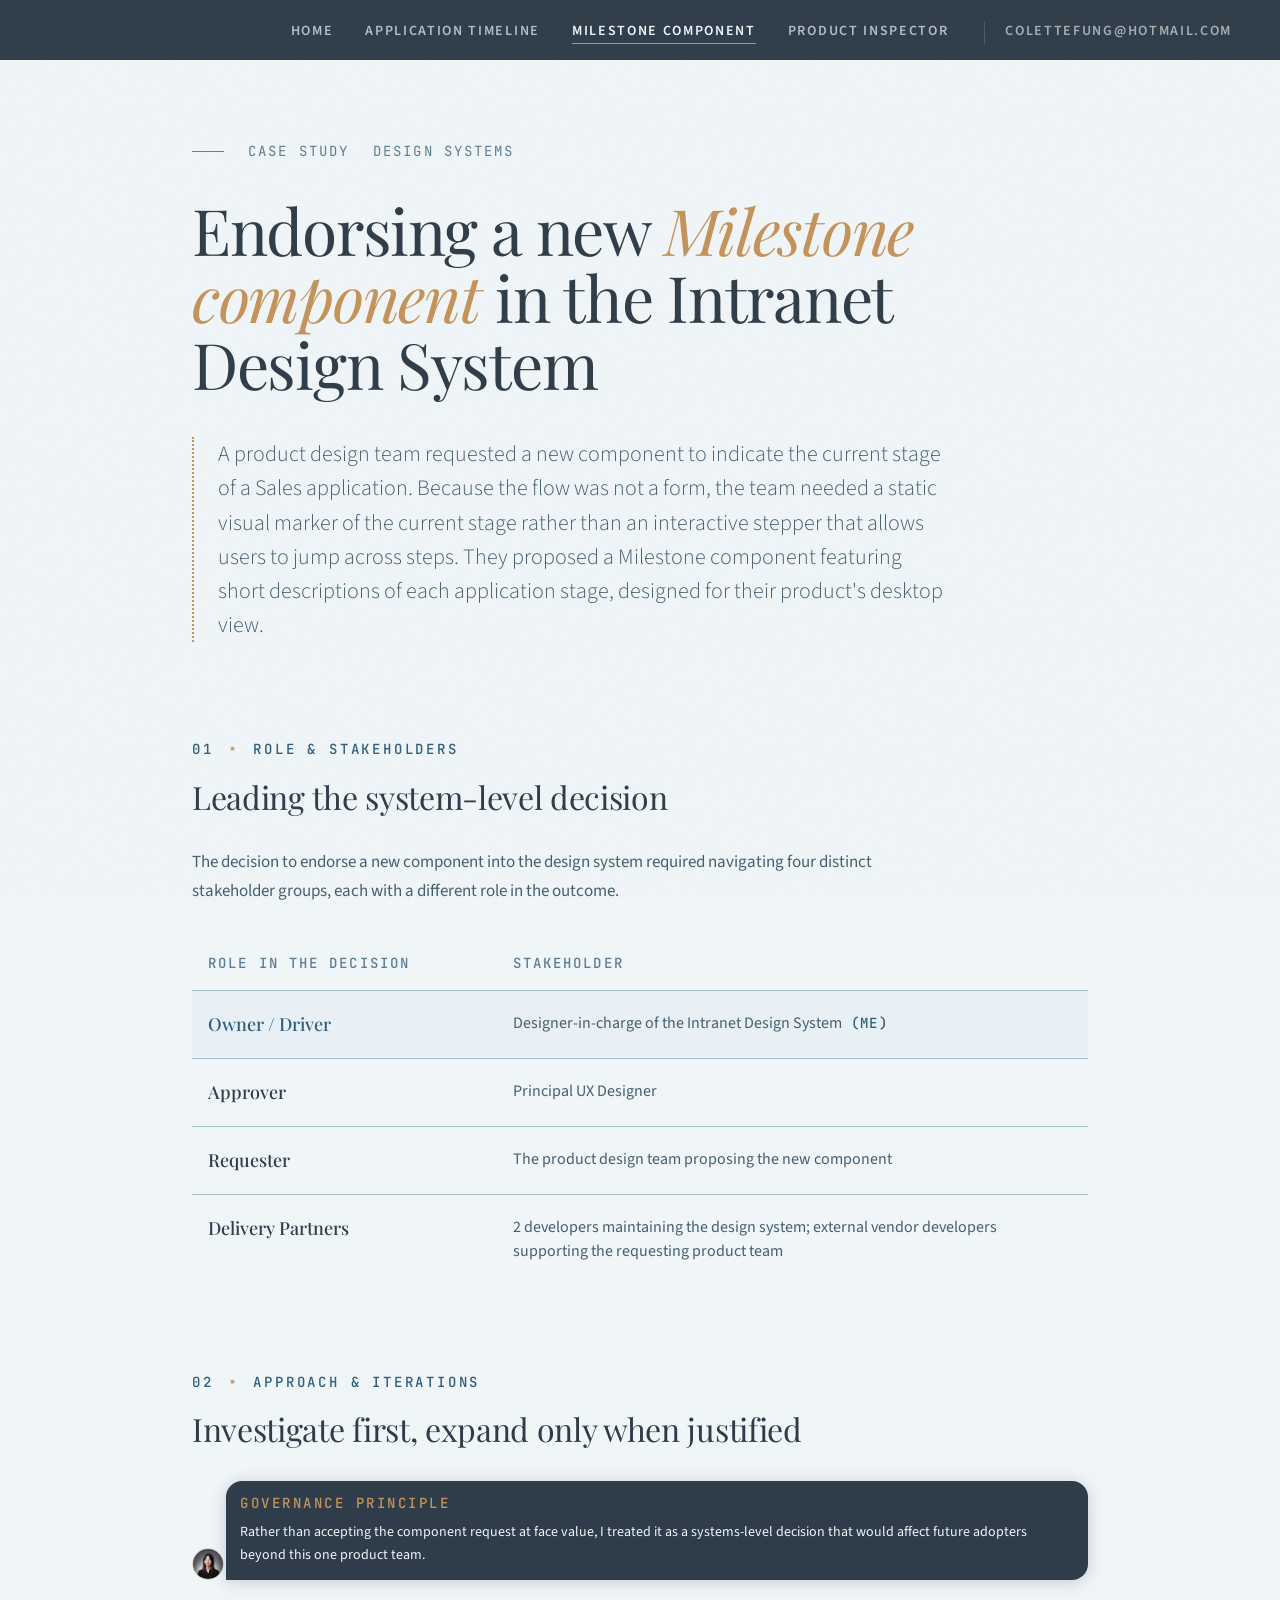
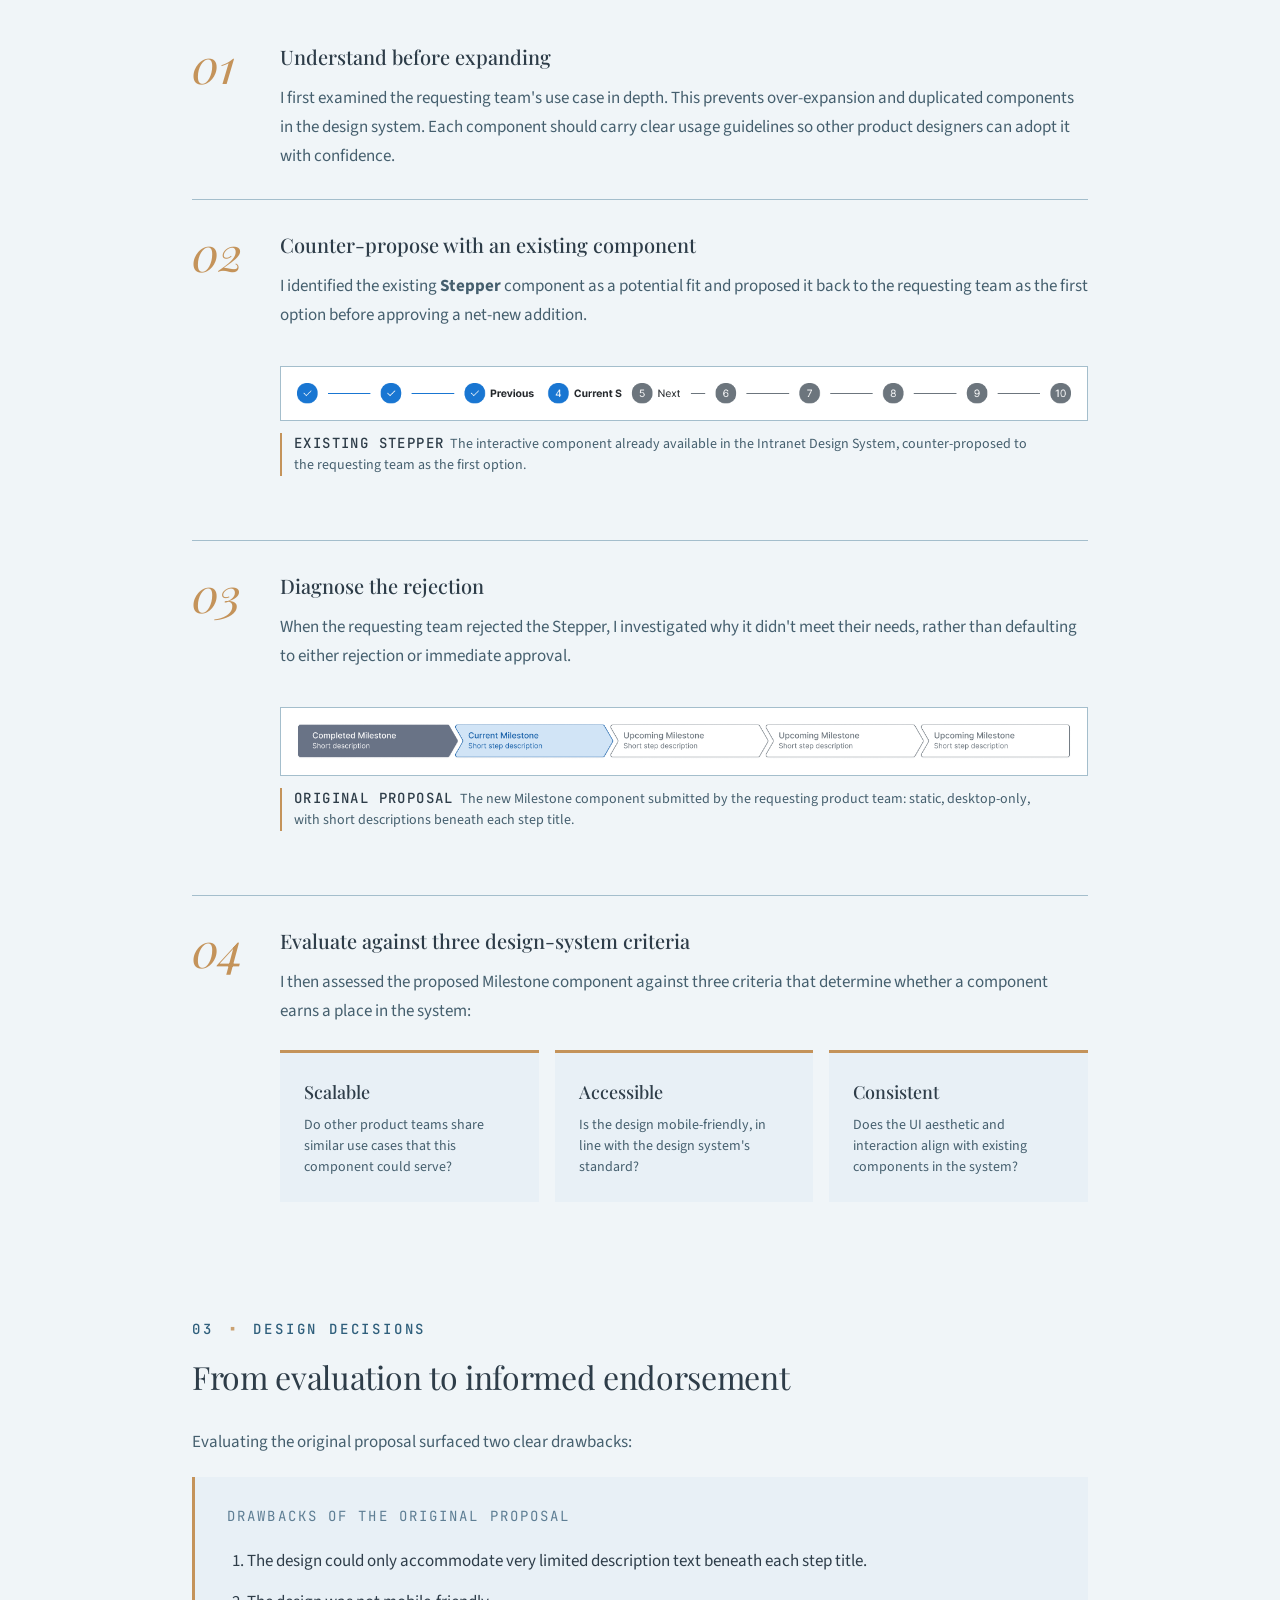
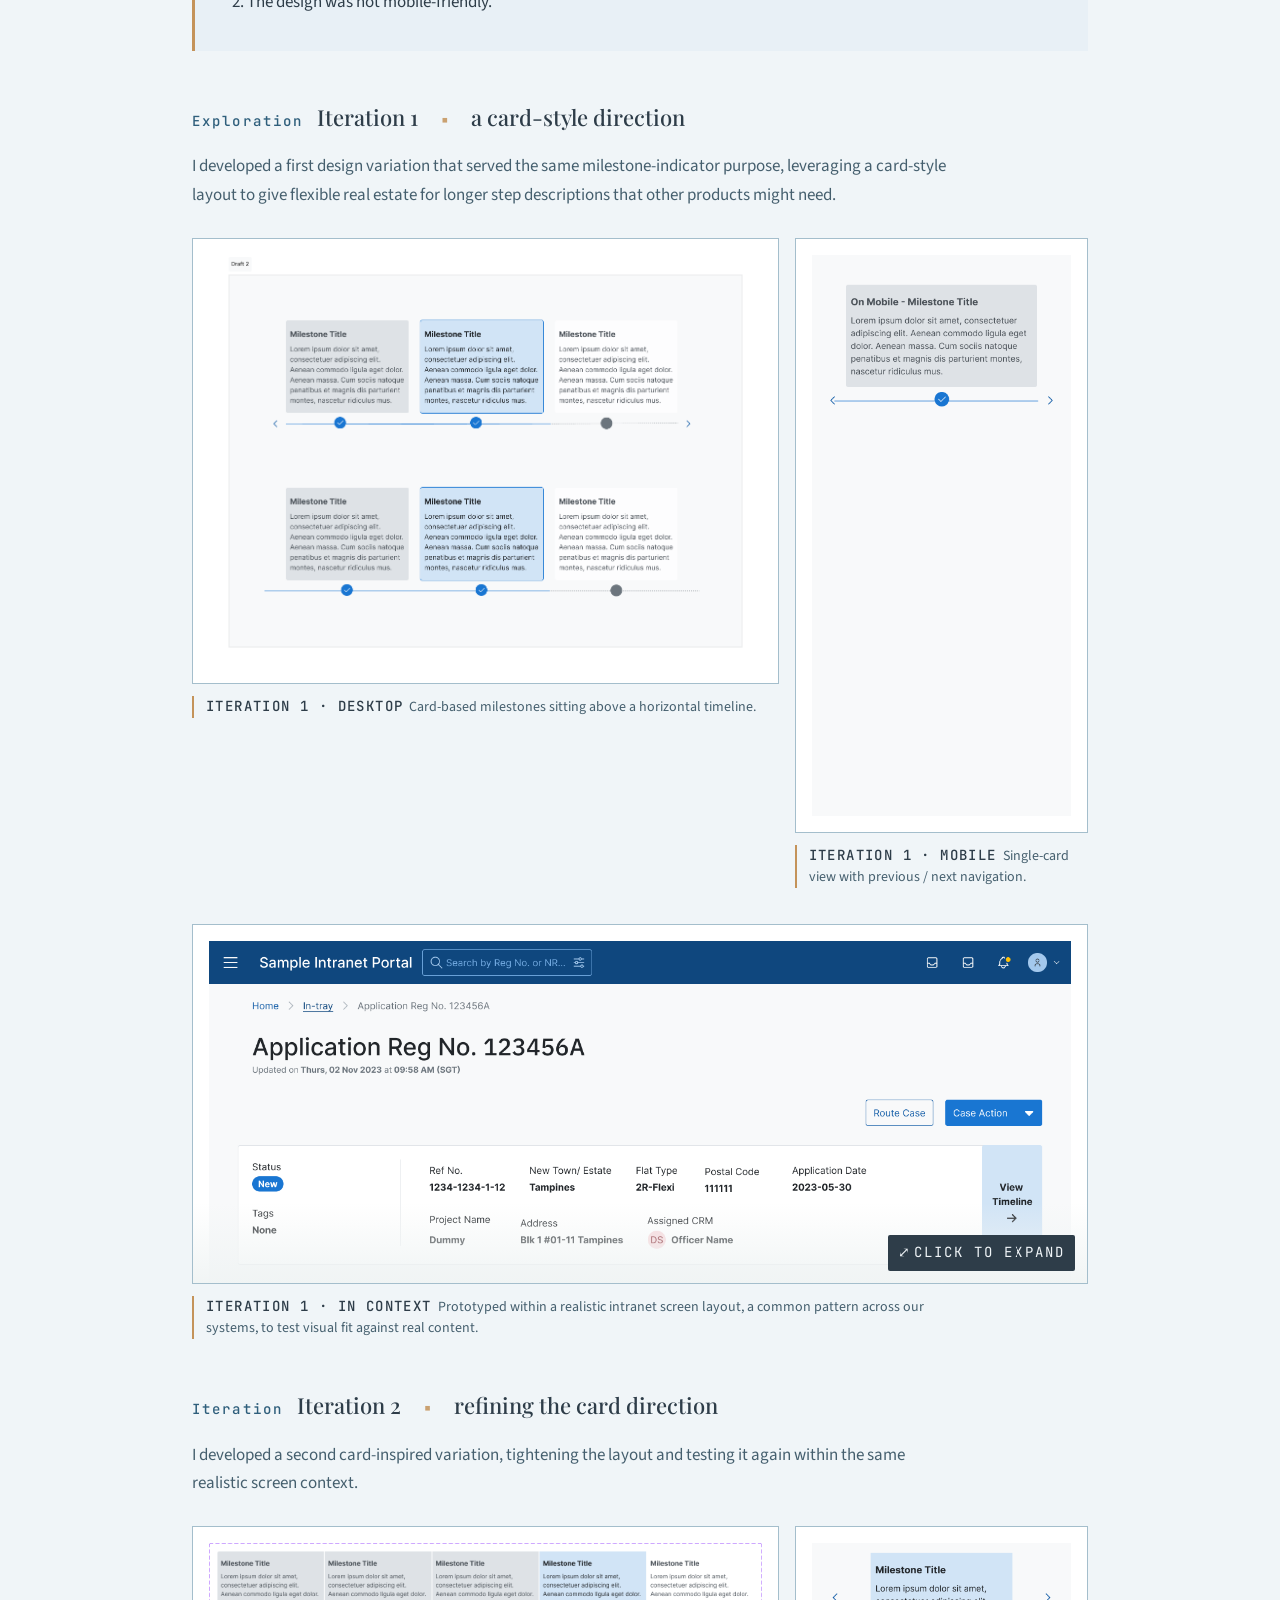
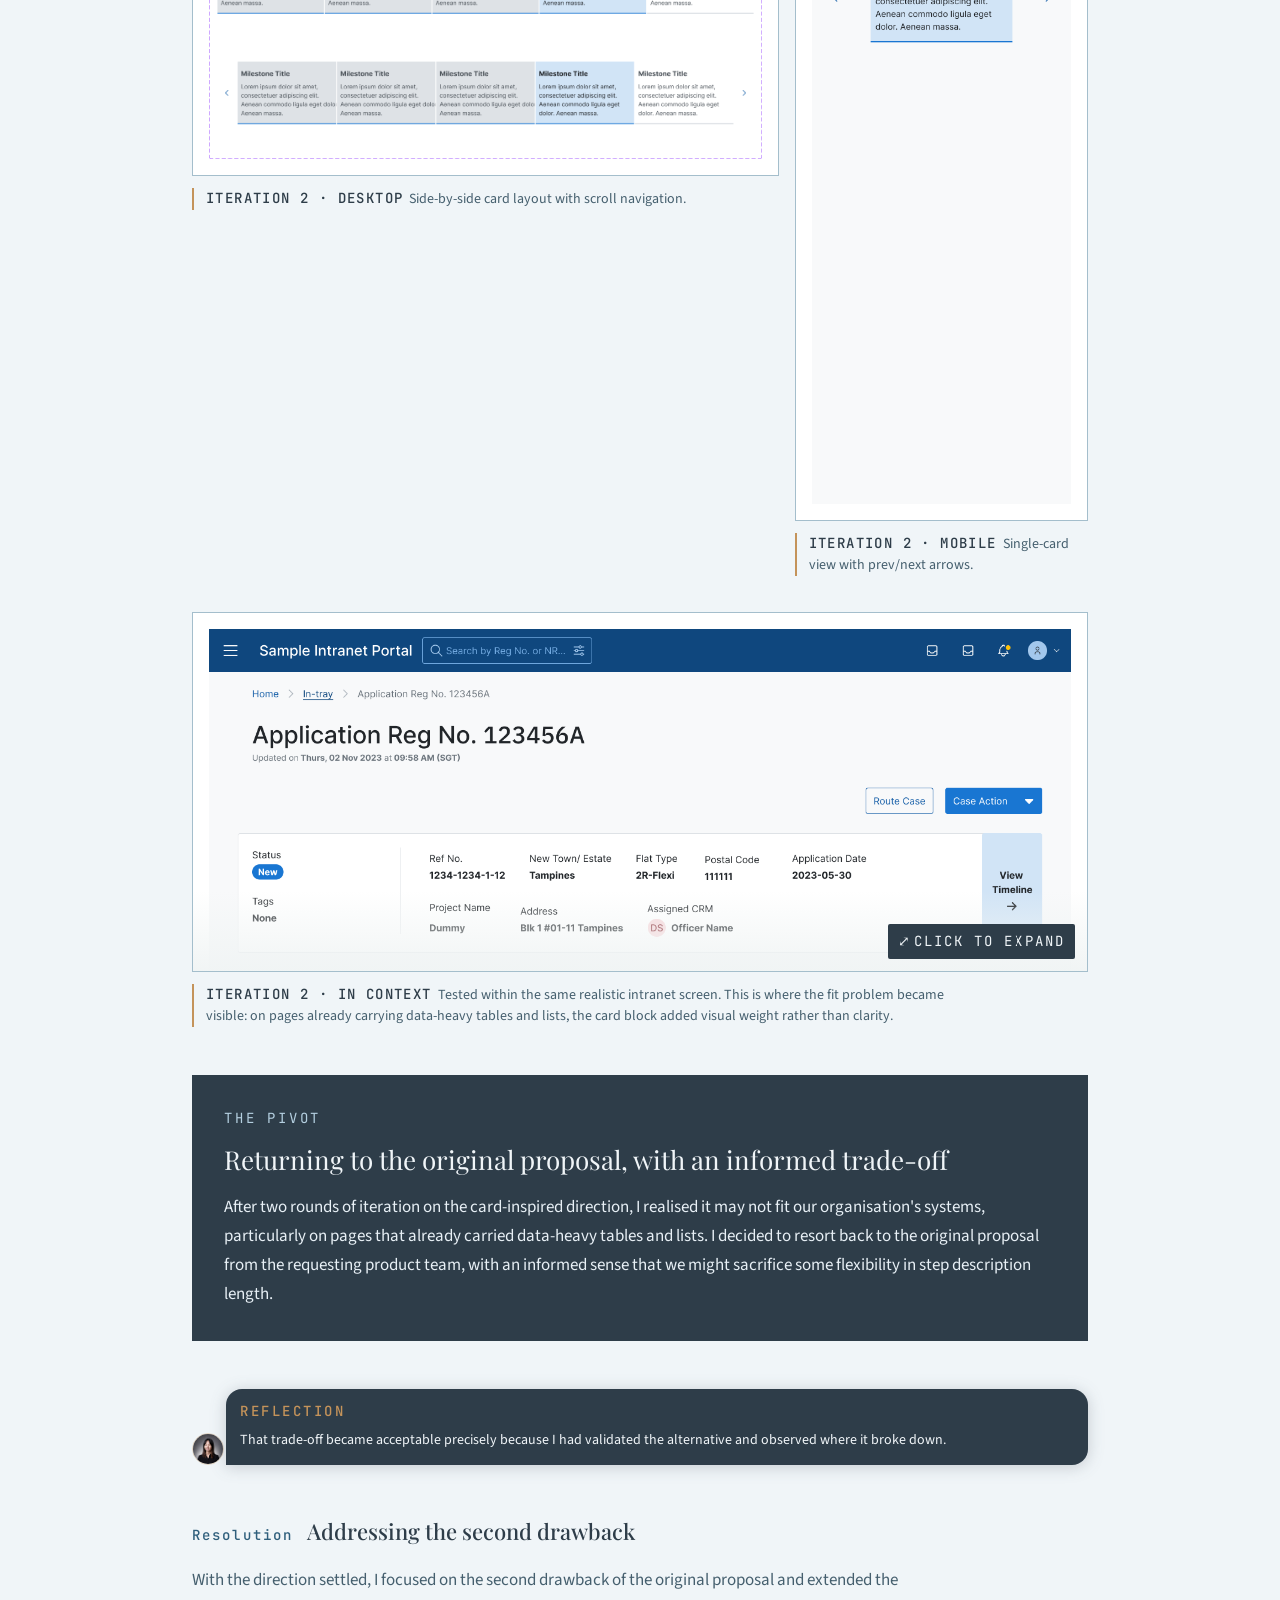
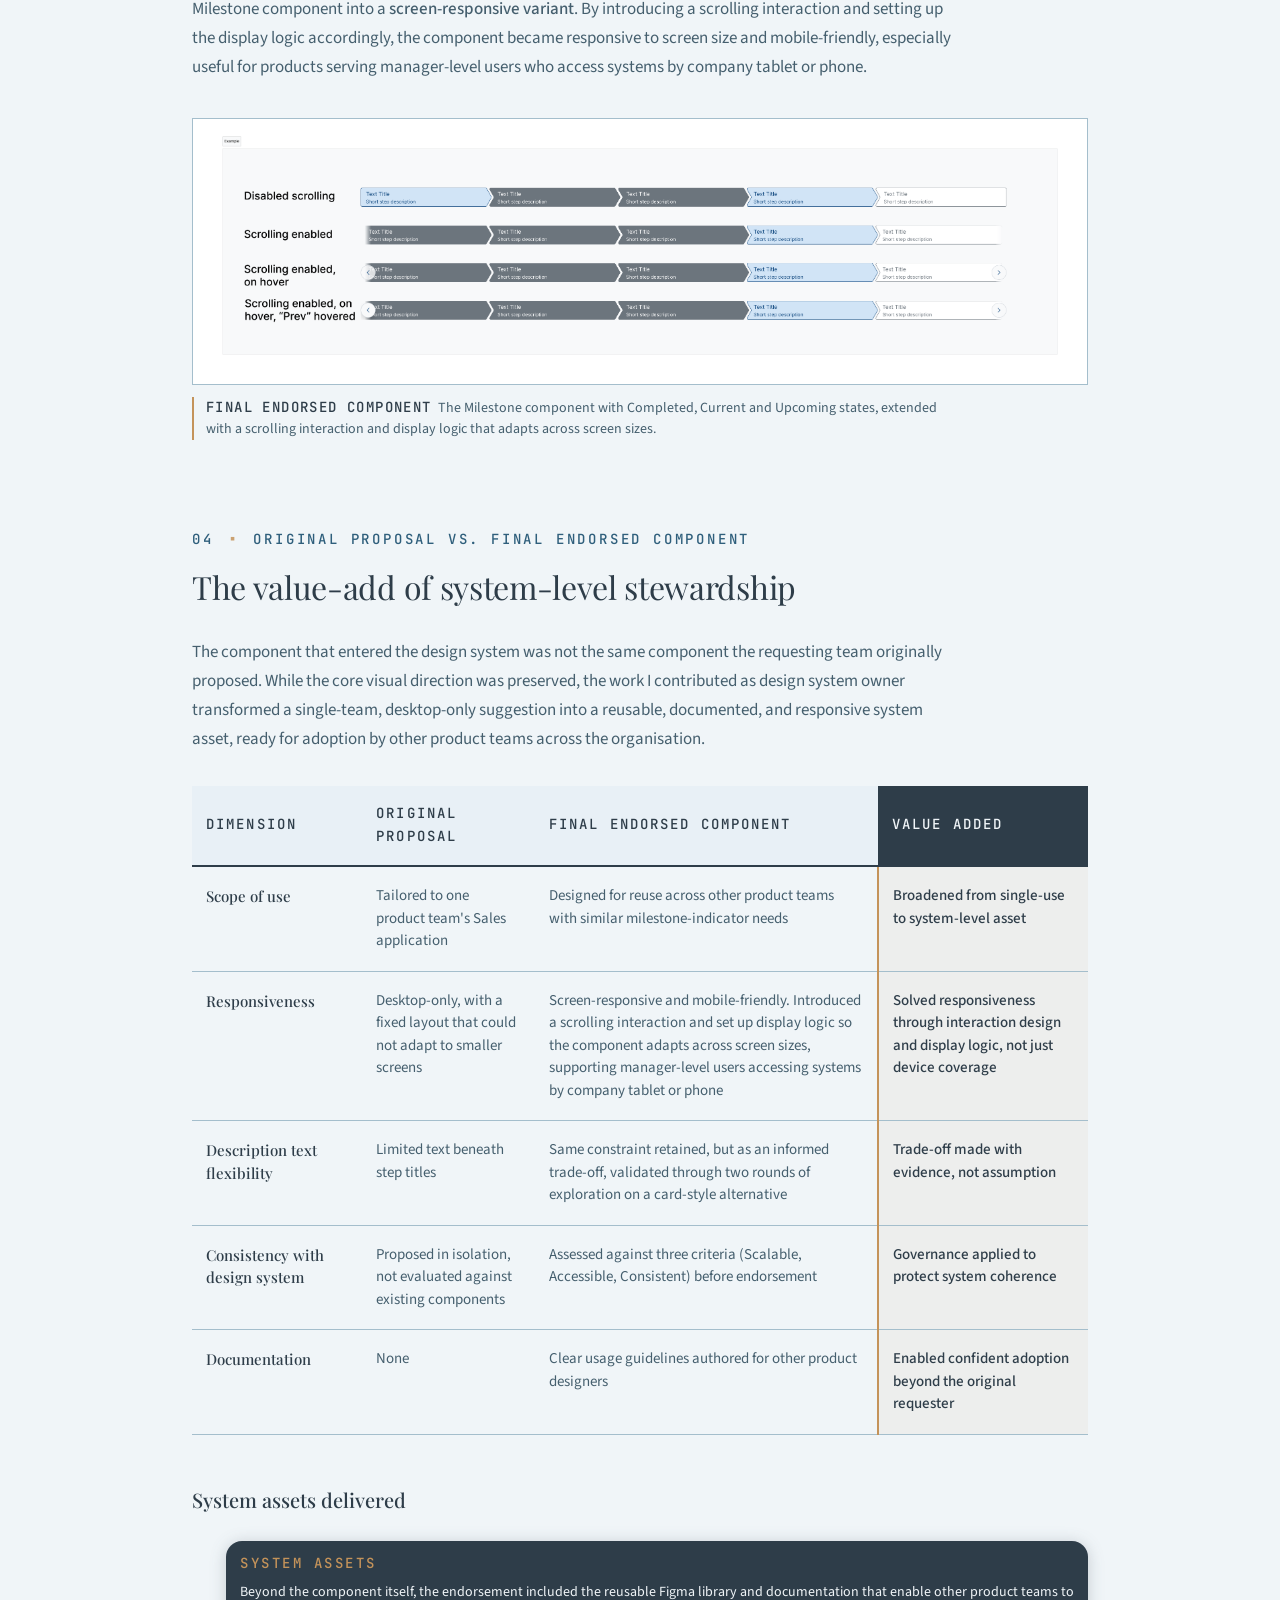
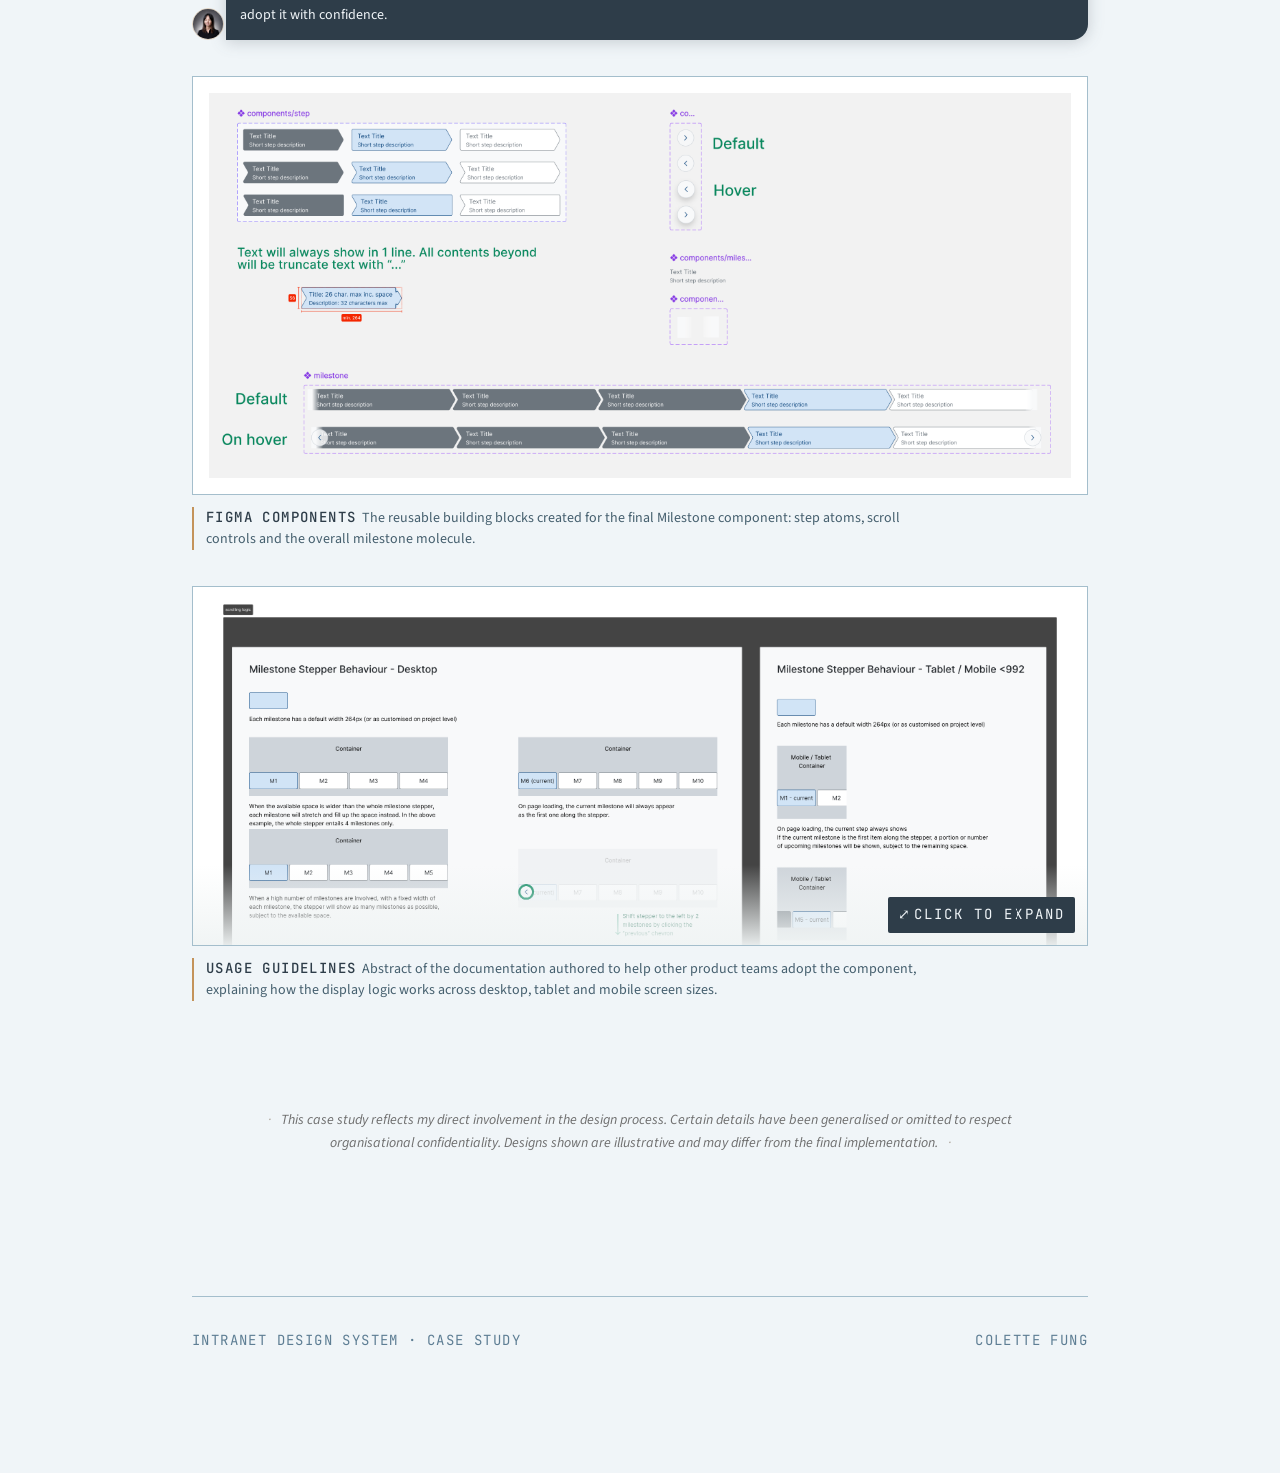
==== commit 9e593757: "Add files via upload" ====
--- a/casestudy/DesignSystem-Milestone/milestone-component-case-study.html
+++ b/casestudy/DesignSystem-Milestone/milestone-component-case-study.html
@@ -13,12 +13,17 @@
 <body>
 
 <nav class="portfolio-nav" aria-label="Main navigation">
-  <ul class="nav-links">
+  <button class="nav-toggle" type="button" aria-controls="nav-menu" aria-expanded="false" aria-label="Toggle menu">
+    <span class="nav-toggle-bar"></span>
+    <span class="nav-toggle-bar"></span>
+    <span class="nav-toggle-bar"></span>
+  </button>
+  <ul class="nav-links" id="nav-menu">
     <li><a href="../../index.html">Home</a></li>
     <li><a href="../HDB-timeline/timeline-case-study.html">Application Timeline</a></li>
     <li><a href="milestone-component-case-study.html" class="active">Milestone Component</a></li>
     <li><a href="../GFG-productInspector/product-inspector-case-study.html">Product Inspector</a></li>
-    <li><a href="mailto:colettefung@gmail.com" class="nav-email">colettefung@gmail.com</a></li>
+    <li><a href="mailto:colettefung@hotmail.com" class="nav-email">colettefung@hotmail.com</a></li>
   </ul>
 </nav>
 <div class="container" style="margin-top: 60px;">
@@ -28,7 +33,7 @@
     <span>Design Systems</span>
   </div>
 
-  <h1>Endorsing a new <em>Milestone</em> component in the Intranet Design System</h1>
+  <h1>Endorsing a new <em>Milestone component</em> in the Intranet Design System</h1>
 
   <p class="summary">
     A product design team requested a new component to indicate the current stage of a Sales application. Because the flow was not a form, the team needed a static visual marker of the current stage rather than an interactive stepper that allows users to jump across steps. They proposed a Milestone component featuring short descriptions of each application stage, designed for their product's desktop view.
@@ -74,14 +79,22 @@
     <div class="section-label">02 <span class="sep">▪</span> Approach &amp; Iterations</div>
     <h2>Investigate first, expand only when justified</h2>
 
-    <p>Rather than accepting the component request at face value, I treated it as a systems-level decision that would affect future adopters beyond this one product team.</p>
+  <div class="sidenote-layout">
+    <div class="sidenote">
+      <img class="sidenote__avatar" src="../../portrait.png" alt="Colette">
+      <div class="sidenote__bubble">
+        <div class="sidenote__label">Governance principle</div>
+        <div class="sidenote__body">Rather than accepting the component request at face value, I treated it as a systems-level decision that would affect future adopters beyond this one product team.</div>
+      </div>
+    </div>
+  </div>
 
     <div class="approach-step">
       <div class="step-num">01</div>
       <div>
         <div class="step-title">Understand before expanding</div>
         <div class="step-body">
-          I first examined the requesting team's use case in depth. <em>This prevents over-expansion and duplicated components in the design system</em>. Each component should carry clear usage guidelines so other product designers can adopt it with confidence.
+          I first examined the requesting team's use case in depth. This prevents over-expansion and duplicated components in the design system. Each component should carry clear usage guidelines so other product designers can adopt it with confidence.
         </div>
       </div>
     </div>
@@ -106,7 +119,7 @@
       <div>
         <div class="step-title">Diagnose the rejection</div>
         <div class="step-body">
-          When the requesting team rejected the Stepper, I investigated <em>why</em> it didn't meet their needs, rather than defaulting to either rejection or immediate approval.
+          When the requesting team rejected the Stepper, I investigated why it didn't meet their needs, rather than defaulting to either rejection or immediate approval.
 
           <figure class="figure-full">
             <img src="images/proposedComponent.png" alt="The original Milestone component proposed by the requesting team">
@@ -208,8 +221,18 @@
     <div class="pivot-callout">
       <div class="pivot-label">The Pivot</div>
       <h3>Returning to the original proposal, with an informed trade-off</h3>
-      <p>After two rounds of iteration on the card-inspired direction, I realised it may not fit our organisation's systems, particularly on pages that already carried data-heavy tables and lists. I decided to resort back to the original proposal from the requesting product team, with an informed sense that we might sacrifice some flexibility in step description length. That trade-off became acceptable precisely because I had validated the alternative and observed where it broke down.</p>
-    </div>
+      <p>After two rounds of iteration on the card-inspired direction, I realised it may not fit our organisation's systems, particularly on pages that already carried data-heavy tables and lists. I decided to resort back to the original proposal from the requesting product team, with an informed sense that we might sacrifice some flexibility in step description length.</p>
+    </div>
+
+  <div class="sidenote-layout">
+    <div class="sidenote">
+      <img class="sidenote__avatar" src="../../portrait.png" alt="Colette">
+      <div class="sidenote__bubble">
+        <div class="sidenote__label">Reflection</div>
+        <div class="sidenote__body">That trade-off became acceptable precisely because I had validated the alternative and observed where it broke down.</div>
+      </div>
+    </div>
+  </div>
 
     <div class="decision-block">
       <h3 data-marker="Resolution">Addressing the second drawback</h3>
@@ -274,7 +297,15 @@
 
     <div class="evidence-block">
       <h3>System assets delivered</h3>
-      <p>Beyond the component itself, the endorsement included the reusable Figma library and documentation that enable other product teams to adopt it with confidence.</p>
+  <div class="sidenote-layout">
+    <div class="sidenote">
+      <img class="sidenote__avatar" src="../../portrait.png" alt="Colette">
+      <div class="sidenote__bubble">
+        <div class="sidenote__label">System assets</div>
+        <div class="sidenote__body">Beyond the component itself, the endorsement included the reusable Figma library and documentation that enable other product teams to adopt it with confidence.</div>
+      </div>
+    </div>
+  </div>
 
       <figure class="figure-full">
         <img src="images/finalComponent_figmaComponents.png" alt="Figma components created for the new Milestone component">
@@ -363,5 +394,45 @@
   })();
 </script>
 
+<script>
+  (function () {
+    var nav = document.querySelector('.portfolio-nav');
+    var btn = nav && nav.querySelector('.nav-toggle');
+    if (!nav || !btn) return;
+    btn.addEventListener('click', function () {
+      var open = nav.classList.toggle('is-open');
+      btn.setAttribute('aria-expanded', open ? 'true' : 'false');
+    });
+    document.addEventListener('keydown', function (e) {
+      if (e.key === 'Escape' && nav.classList.contains('is-open')) {
+        nav.classList.remove('is-open');
+        btn.setAttribute('aria-expanded', 'false');
+        btn.focus();
+      }
+    });
+  })();
+</script>
+
+<script>
+  (function () {
+    var notes = document.querySelectorAll('.sidenote');
+    if (!notes.length) return;
+    if ('IntersectionObserver' in window) {
+      var observer = new IntersectionObserver(function (entries) {
+        entries.forEach(function (entry) {
+          if (entry.isIntersecting) {
+            entry.target.classList.add('is-visible');
+          } else {
+            entry.target.classList.remove('is-visible');
+          }
+        });
+      }, { threshold: 0.15 });
+      notes.forEach(function (note) { observer.observe(note); });
+    } else {
+      notes.forEach(function (note) { note.classList.add('is-visible'); });
+    }
+  })();
+</script>
+
 </body>
 </html>
--- a/styles.css
+++ b/styles.css
@@ -1,6 +1,12 @@
 /* ============================================================
-   styles.css — Shared Portfolio Stylesheet
-   Colette Fung · colettefung@gmail.com
+   styles-preview.css — PREVIEW FORK
+   Applying consolidated recommendations:
+   · Hero: bigger h1, flush-left, portrait offset (asymmetric)
+   · Cards: 2-col grid, first card full-width horizontal layout
+   · Nav: slide-in underline hover animation
+   · Grain texture overlay on body
+   · Footer personal sign-off (handled in HTML)
+   Everything else unchanged from styles.css
    ============================================================ */
 
 
@@ -12,35 +18,31 @@
 
 /* ============================================================
    2. CSS CUSTOM PROPERTIES
-   Case-study tokens are the canonical set.
-   Index-page aliases map to the same values so both naming
-   conventions resolve correctly without touching HTML.
+   Palette test: #EAEFEF / #C5CDD2 / #2E3D49 / #FFA552
    ============================================================ */
 :root {
-  /* Canonical colour tokens (case-study naming) */
-  --ink:         #1E2D3D;
-  --ink-soft:    #3B3530;
-  --ink-muted:   #6B6058;
-  --paper:       #FAF8F5;
-  --paper-warm:  #F2EBE0;
-  --accent:      #B07435;
-  --accent-soft: #EDD5AB;
-  --rule:        #E3DDD6;
-  --highlight:   #FBF4EC;
-  --teal:        #0D7D77;
-  --accent-text: #8B5A28;   /* Accent at 4.5:1+ on light backgrounds */
-
-  /* Index-page aliases (same values, different names) */
+  --ink:         #2E3D49;   /* primary text               9.6:1 on bg */
+  --ink-soft:    #455f6e;   /* secondary text (body/desc) 5.8:1 on bg */
+  --ink-muted:   #5e7e94;   /* meta labels, small-caps — cooler blue    */
+  --paper:       #f0f5f8;   /* page background — misty sky */
+  --paper-warm:  #e8f0f6;   /* card & section surfaces — pale flower blue */
+  --accent:      #c4935a;   /* primary accent — warm wheat/reed */
+  --accent-soft: #b4cfe0;   /* tag/pill backgrounds — pale nemophila */
+  --rule:        #a4becc;   /* borders & dividers — blue-tinted */
+  --highlight:   #e8f2f8;   /* faint hover surface — misty sky */
+  --teal:        #2e6e90;   /* distinction badge — deep mountain blue */
+  --accent-text: #2f5f7c;   /* accent text on light bg    5.9:1 on bg */
+  --sidenote-bg: #2E3D49;   /* sidenote bubble — navy ink */
+
   --navy:        var(--ink);
   --white:       var(--paper);
   --blue:        var(--accent);
   --blue-light:  var(--accent-soft);
   --blue-faint:  var(--highlight);
-  --gray:        var(--ink-muted);
+  --gray:        #192a35;
   --gray-dark:   var(--ink-soft);
   --border:      var(--rule);
 
-  /* Layout */
   --nav-h: 60px;
 }
 
@@ -62,15 +64,28 @@
   text-rendering: optimizeLegibility;
 }
 
+/* Subtle grain texture overlay */
+body::before {
+  content: '';
+  position: fixed;
+  inset: 0;
+  pointer-events: none;
+  z-index: 9999;
+  opacity: 0.028;
+  background-image: url("data:image/svg+xml,%3Csvg viewBox='0 0 256 256' xmlns='http://www.w3.org/2000/svg'%3E%3Cfilter id='noise'%3E%3CfeTurbulence type='fractalNoise' baseFrequency='0.9' numOctaves='4' stitchTiles='stitch'/%3E%3C/filter%3E%3Crect width='100%25' height='100%25' filter='url(%23noise)'/%3E%3C/svg%3E");
+  background-repeat: repeat;
+  background-size: 128px 128px;
+}
+
 
 /* ============================================================
-   4. NAVIGATION  (shared across all pages)
+   4. NAVIGATION
    ============================================================ */
 .portfolio-nav {
   position: fixed;
   top: 0; left: 0; right: 0;
   height: var(--nav-h);
-  background: var(--ink);
+  background: var(--ink);          /* #2E3D49 — dark nav on light page */
   display: flex;
   align-items: center;
   justify-content: flex-end;
@@ -87,28 +102,46 @@
   margin: 0; padding: 0;
 }
 
+/* Nav: small-caps with slide-in underline on hover */
 .nav-links a {
+  position: relative;
   font-family: 'Source Sans 3', sans-serif;
   font-size: 14px;
-  font-weight: 400;
+  font-weight: 600;
   color: rgba(248,250,252,0.68);
   text-decoration: none;
-  letter-spacing: 0.03em;
+  letter-spacing: 0.12em;
+  text-transform: uppercase;
   transition: color 0.2s;
   white-space: nowrap;
+  padding-bottom: 3px;
+}
+
+/* Slide-in underline — grows from left */
+.nav-links a::after {
+  content: '';
+  position: absolute;
+  bottom: 0;
+  left: 0;
+  width: 0;
+  height: 1px;
+  background: var(--accent);
+  transition: width 0.25s ease;
 }
 
 .nav-links a:hover { color: var(--paper); }
+.nav-links a:hover::after { width: 100%; }
 
 .nav-links a.active {
   color: var(--paper);
-  border-bottom: 2px solid var(--accent);
-  padding-bottom: 2px;
+}
+.nav-links a.active::after {
+  width: 100%;
 }
 
 .nav-email {
   color: rgba(250,248,245,0.60) !important;
-  font-size: 12px !important;
+  font-size: 14px !important;
   border-left: 1px solid rgba(255,255,255,0.15);
   padding-left: 20px !important;
   margin-left: 4px;
@@ -116,10 +149,92 @@
 
 .nav-email:hover { color: var(--paper) !important; }
 
+/* Hamburger toggle */
+.nav-toggle {
+  display: none;
+  flex-direction: column;
+  align-items: center;
+  justify-content: center;
+  background: none;
+  border: 0;
+  padding: 10px;
+  margin-right: -10px;
+  cursor: pointer;
+  color: inherit;
+}
+
+.nav-toggle:focus-visible {
+  outline: 2px solid var(--accent);
+  outline-offset: 2px;
+}
+
+.nav-toggle-bar {
+  display: block;
+  width: 22px;
+  height: 2px;
+  background: rgba(248,250,252,0.78);
+  border-radius: 1px;
+  transition: transform 0.2s ease, opacity 0.2s ease;
+}
+
+.nav-toggle-bar + .nav-toggle-bar { margin-top: 5px; }
+
+.portfolio-nav.is-open .nav-toggle-bar:nth-child(1) {
+  transform: translateY(7px) rotate(45deg);
+}
+.portfolio-nav.is-open .nav-toggle-bar:nth-child(2) {
+  opacity: 0;
+}
+.portfolio-nav.is-open .nav-toggle-bar:nth-child(3) {
+  transform: translateY(-7px) rotate(-45deg);
+}
+
 @media (max-width: 768px) {
-  .portfolio-nav { padding: 0 20px; }
-  .nav-links { gap: 14px; }
-  .nav-links a { font-size: 11px; }
+  .portfolio-nav { padding: 0 20px; justify-content: flex-end; }
+  .nav-toggle { display: inline-flex; }
+
+  .nav-links {
+    display: none;
+    position: absolute;
+    top: 100%;
+    left: 0; right: 0;
+    flex-direction: column;
+    align-items: stretch;
+    gap: 0;
+    background: var(--ink);        /* matches nav bar */
+    padding: 4px 20px 12px;
+    border-top: 1px solid rgba(255,255,255,0.07);
+    box-shadow: 0 4px 16px rgba(0,0,0,0.18);
+  }
+
+  .portfolio-nav.is-open .nav-links { display: flex; }
+  .nav-links li { width: 100%; }
+
+  .nav-links a {
+    display: block;
+    padding: 14px 0;
+    font-size: 14px;
+    border-bottom: 1px solid rgba(255,255,255,0.06);
+  }
+
+  .nav-links a::after { display: none; }
+
+  .nav-links li:last-child a { border-bottom: none; }
+
+  .nav-links a.active {
+    color: var(--paper);
+    border-bottom: 1px solid rgba(255,255,255,0.06);
+    padding-bottom: 14px;
+    padding-left: 10px;
+    box-shadow: inset 2px 0 0 var(--accent);
+  }
+
+  .nav-email {
+    border-left: none !important;
+    padding-left: 0 !important;
+    margin-left: 0;
+    font-size: 14px !important;
+  }
 }
 
 
@@ -130,7 +245,7 @@
 /* --- 5a. Layout --- */
 main {
   padding-top: var(--nav-h);
-  max-width: 900px;
+  max-width: 960px;
   margin: 0 auto;
   padding-left: 48px;
   padding-right: 48px;
@@ -141,37 +256,44 @@
   main { padding-left: 24px; padding-right: 24px; }
 }
 
-/* --- 5b. Hero --- */
+
+/* --- 5b. Hero — CHANGED ---
+   · Bigger name, flush-left
+   · align-items: flex-start so portrait top-aligns with the name
+   · Portrait is taller + nudged down to create visual tension
+   · More vertical breathing room
+   ---------------------------------------------------------- */
 .hero {
   display: flex;
-  align-items: center;
-  gap: 72px;
-  padding: 96px 0 72px;
+  align-items: flex-start;
+  gap: 56px;
+  padding: 80px 0 64px;
   border-bottom: 1px solid var(--border);
 }
 
 .hero-text { flex: 1; min-width: 0; }
 
 .portrait-img {
-  width: 160px;
-  height: 160px;
-  border-radius: 6px;
+  width: 200px;
+  height: 250px;           /* taller than square — portrait proportion */
+  border-radius: 4px;
   object-fit: cover;
   object-position: center top;
   display: block;
   flex-shrink: 0;
   border: 3px solid var(--border);
   box-shadow: 0 4px 24px rgba(30,45,61,0.10);
+  margin-top: 28px;        /* offset downward — creates tension with the headline */
 }
 
 @media (max-width: 640px) {
-  .hero { flex-direction: column-reverse; gap: 36px; align-items: flex-start; }
-  .portrait-img { width: 96px; height: 96px; }
+  .hero { flex-direction: column-reverse; gap: 28px; align-items: flex-start; padding: 48px 0 48px; }
+  .portrait-img { width: 88px; height: 110px; margin-top: 0; }
 }
 
 .hero-eyebrow {
   font-family: 'Source Sans 3', sans-serif;
-  font-size: 13px;
+  font-size: 14px;
   font-weight: 600;
   letter-spacing: 0.12em;
   text-transform: uppercase;
@@ -179,14 +301,15 @@
   margin-bottom: 20px;
 }
 
+/* Bigger, bolder name — the biggest change in the hero */
 .hero h1 {
   font-family: 'Playfair Display', serif;
   font-weight: 700;
-  font-size: clamp(40px, 6vw, 68px);
-  line-height: 1.05;
-  letter-spacing: -0.02em;
+  font-size: clamp(52px, 8vw, 88px);   /* was clamp(40px, 6vw, 68px) */
+  line-height: 1.0;
+  letter-spacing: -0.03em;
   color: var(--navy);
-  margin-bottom: 20px;
+  margin-bottom: 28px;
 }
 
 .hero-subtitle {
@@ -194,7 +317,9 @@
   font-size: 18px;
   font-weight: 300;
   color: var(--gray);
-  margin-bottom: 28px;
+  margin-bottom: 0;
+  max-width: 520px;
+  line-height: 1.65;
 }
 
 .hero-tagline {
@@ -208,13 +333,14 @@
   border-left: 3px solid var(--blue);
 }
 
+
 /* --- 5c. Sections --- */
-.section { padding: 72px 0 0; }
+.section { padding: 48px 0 0; }
 .section + .section { border-top: 1px solid var(--border); }
 
 .section-label {
   font-family: 'Source Sans 3', sans-serif;
-  font-size: 11px;
+  font-size: 14px;
   font-weight: 700;
   letter-spacing: 0.16em;
   text-transform: uppercase;
@@ -232,34 +358,42 @@
   margin-bottom: 32px;
 }
 
-/* --- 5d. Case study cards --- */
+
+/* --- 5d. Case study cards — CHANGED ---
+   · 2-column grid (was 3)
+   · First card spans full width with horizontal layout (image left, content right)
+   · Other cards unchanged but get a bit more height on their thumb
+   ---------------------------------------------------------- */
 .cs-grid {
   display: grid;
-  grid-template-columns: repeat(3, 1fr);
+  grid-template-columns: repeat(2, 1fr);
   gap: 24px;
   margin-top: 8px;
 }
 
+/* Base card styles (unchanged) */
 .cs-card {
   display: flex;
   flex-direction: column;
   border: 1px solid var(--border);
   border-radius: 4px;
-  padding: 28px 24px 24px;
-  background: var(--white);
+  padding: 28px 24px 52px;  /* extra bottom padding for the absolute arrow */
+  background: var(--paper-warm);   /* elevated surface over page bg */
   text-decoration: none;
+  position: relative;
   transition: border-color 0.2s, box-shadow 0.2s;
 }
 
 .cs-card:hover {
   border-color: var(--blue);
-  box-shadow: 0 4px 20px rgba(176,116,53,0.10);
-}
-
+  box-shadow: 0 4px 20px rgba(196,147,90,0.16);   /* wheat glow */
+}
+
+/* Standard thumb (cards 2 & 3) */
 .cs-card-thumb {
   width: calc(100% + 48px);
   margin: -28px -24px 22px;
-  height: 180px;
+  height: 200px;            /* slightly taller than before (was 180px) */
   overflow: hidden;
   border-radius: 4px 4px 0 0;
   border-bottom: 1px solid var(--border);
@@ -278,9 +412,78 @@
 
 .cs-card:hover .cs-card-thumb img { transform: scale(1.08); }
 
+/* --- Featured card (first card) ---
+   Full-width horizontal: image left, content right
+   Image bleeds to the card edge with no padding
+   ---------------------------------------------------------- */
+.cs-card--featured {
+  grid-column: 1 / -1;
+  display: grid;
+  grid-template-columns: 2fr 3fr;
+  padding: 0;
+  min-height: 300px;
+  align-items: stretch;
+}
+
+.cs-card--featured .cs-card-thumb {
+  width: 100%;
+  height: 100%;
+  min-height: 280px;
+  margin: 0;
+  border-radius: 4px 0 0 4px;
+  border-bottom: none;
+  border-right: 1px solid var(--border);
+}
+
+.cs-card--featured .cs-card-thumb img {
+  width: 100%;
+  height: 100%;
+  object-fit: cover;
+  transform: scale(1.04);
+  transform-origin: center 18%;
+  transition: transform 0.4s ease;
+}
+
+.cs-card--featured:hover .cs-card-thumb img { transform: scale(1.08); }
+
+/* Content wrapper for the right-side content */
+.cs-card-content {
+  padding: 36px 36px 56px;  /* extra bottom padding for the absolute arrow */
+  display: flex;
+  flex-direction: column;
+  position: relative;
+}
+
+.cs-card--featured .cs-card-desc {
+  flex: 1;
+}
+
+@media (max-width: 820px) {
+  .cs-grid { grid-template-columns: 1fr; gap: 16px; }
+
+  .cs-card--featured {
+    grid-template-columns: 1fr;
+    min-height: unset;
+  }
+
+  .cs-card--featured .cs-card-thumb {
+    height: 220px;
+    border-radius: 4px 4px 0 0;
+    border-right: none;
+    border-bottom: 1px solid var(--border);
+  }
+
+  .cs-card--featured .cs-card-content {
+    padding: 28px 24px 24px;
+  }
+
+  .cs-card-thumb { height: 160px; }
+}
+
+/* Shared card content elements */
 .cs-card-eyebrow {
   font-family: 'JetBrains Mono', monospace;
-  font-size: 10px;
+  font-size: 14px;
   letter-spacing: 0.16em;
   text-transform: uppercase;
   color: var(--gray);
@@ -290,9 +493,9 @@
 .cs-card-title {
   font-family: 'Playfair Display', serif;
   font-weight: 500;
-  font-size: 20px;
+  font-size: 22px;          /* slightly larger than before (was 20px) */
   color: var(--navy);
-  line-height: 1.25;
+  line-height: 1.2;
   margin-bottom: 14px;
 }
 
@@ -300,43 +503,43 @@
   font-family: 'Source Sans 3', sans-serif;
   font-size: 14px;
   color: var(--gray-dark);
-  line-height: 1.6;
+  line-height: 1.65;
   margin-bottom: 20px;
-  flex: 1;
 }
 
 .cs-tags {
   display: flex;
   flex-wrap: wrap;
   gap: 6px;
+  margin-bottom: 4px;
 }
 
 .cs-tag {
   font-family: 'Source Sans 3', sans-serif;
-  font-size: 11px;
-  color: #8B5A28;
-  background: var(--blue-faint);
-  border: 1px solid var(--blue-light);
+  font-size: 14px;
+  color: #f0f5f8;
+  background: var(--ink);
+  border: none;
   border-radius: 2px;
   padding: 3px 8px;
   white-space: nowrap;
 }
 
 .cs-card-arrow {
-  font-family: 'JetBrains Mono', monospace;
-  font-size: 11px;
-  letter-spacing: 0.1em;
-  color: var(--accent-text);
-  margin-top: 20px;
-  transition: letter-spacing 0.2s;
-}
-
-.cs-card:hover .cs-card-arrow { letter-spacing: 0.18em; }
-
-@media (max-width: 820px) {
-  .cs-grid { grid-template-columns: 1fr; gap: 16px; }
-  .cs-card-thumb { height: 160px; }
-}
+  position: absolute;
+  bottom: 24px;
+  right: 24px;
+  font-size: 22px;
+  color: var(--accent-text);   /* deep lake blue #2f5f7c */
+  line-height: 1;
+  transition: transform 0.2s ease, color 0.2s;
+}
+
+.cs-card:hover .cs-card-arrow {
+  transform: translate(4px, -4px);
+  color: var(--teal);          /* brighter mountain blue #2e6e90 on hover */
+}
+
 
 /* --- 5e. About prose --- */
 .about-prose p {
@@ -347,13 +550,14 @@
 }
 .about-prose p:last-child { margin-bottom: 0; }
 
+
 /* --- 5f. Qualifications --- */
 .qual-block { margin-bottom: 52px; }
 .qual-block:last-child { margin-bottom: 0; }
 
 .qual-block-title {
   font-family: 'Source Sans 3', sans-serif;
-  font-size: 11px;
+  font-size: 14px;
   font-weight: 700;
   letter-spacing: 0.14em;
   text-transform: uppercase;
@@ -373,7 +577,7 @@
 
 .edu-year {
   font-family: 'Source Sans 3', sans-serif;
-  font-size: 13px;
+  font-size: 14px;
   font-weight: 400;
   color: var(--gray);
   padding-top: 3px;
@@ -393,7 +597,7 @@
 .edu-note {
   display: inline-block;
   margin-top: 6px;
-  font-size: 12px;
+  font-size: 14px;
   font-weight: 600;
   letter-spacing: 0.08em;
   text-transform: uppercase;
@@ -412,7 +616,7 @@
 
 .work-period {
   font-family: 'Source Sans 3', sans-serif;
-  font-size: 13px;
+  font-size: 14px;
   color: var(--gray);
   padding-top: 3px;
   line-height: 1.4;
@@ -451,10 +655,12 @@
   display: flex;
   align-items: center;
   gap: 10px;
-  background: var(--blue-faint);
-  border: 1px solid var(--blue-light);
-  border-radius: 4px;
-  padding: 10px 18px;
+}
+
+.lang-pill + .lang-pill::before {
+  content: '·';
+  color: var(--rule);
+  margin-right: 10px;
 }
 
 .lang-name {
@@ -466,46 +672,78 @@
 
 .lang-level {
   font-family: 'Source Sans 3', sans-serif;
-  font-size: 12px;
+  font-size: 14px;
   font-weight: 600;
   letter-spacing: 0.08em;
   text-transform: uppercase;
   color: var(--accent-text);
 }
 
-/* --- 5g. Site footer --- */
+
+/* --- 5g. Site footer — CHANGED ---
+   Personal sign-off replacing bare copyright line
+   ---------------------------------------------------------- */
 .site-footer {
   margin-top: 96px;
-  padding: 32px 48px;
+  padding: 40px 48px;
   border-top: 1px solid var(--border);
   font-family: 'Source Sans 3', sans-serif;
-  font-size: 13px;
+  font-size: 14px;
   color: var(--gray);
-  max-width: 900px;
+  max-width: 960px;
   margin-left: auto;
   margin-right: auto;
+  display: flex;
+  justify-content: space-between;
+  align-items: baseline;
+  flex-wrap: wrap;
+  gap: 8px;
+}
+
+.site-footer-signoff {
+  font-family: 'Playfair Display', serif;
+  font-style: italic;
+  font-size: 15px;
+  color: var(--ink-soft);
+}
+
+.site-footer-copy {
+  font-size: 14px;
+  color: var(--gray);
+}
+
+.site-footer a {
+  color: var(--accent-text);
+  text-decoration: none;
+  border-bottom: 1px solid var(--rule);
+  transition: border-color 0.2s, color 0.2s;
+}
+
+.site-footer a:hover {
+  color: var(--ink);
+  border-color: var(--accent);
 }
 
 @media (max-width: 600px) {
   .edu-item, .work-item { grid-template-columns: 1fr; gap: 4px; }
   .edu-year, .work-period { padding-top: 0; }
+  .site-footer { padding: 32px 24px; flex-direction: column; gap: 12px; }
 }
 
 
 /* ============================================================
-   6. CASE STUDY PAGES — shared base (all three case studies)
+   6. CASE STUDY PAGES — shared base (unchanged from styles.css)
    ============================================================ */
 
-/* --- 6a. Container & typography --- */
 .container {
   max-width: 960px;
   margin: 0 auto;
-  padding: 80px 48px 120px;
+  padding: 80px 32px 120px;
 }
 
 .meta {
   font-family: 'JetBrains Mono', monospace;
-  font-size: 12px;
+  font-size: 14px;
   letter-spacing: 0.15em;
   text-transform: uppercase;
   color: var(--ink-muted);
@@ -536,14 +774,13 @@
 h1 em { font-style: italic; font-weight: 400; color: var(--accent); }
 
 .summary {
-  font-family: 'Playfair Display', serif;
   font-weight: 300;
   font-size: 22px;
   line-height: 1.55;
   color: var(--ink-soft);
   max-width: 760px;
   padding-left: 24px;
-  border-left: 2px solid var(--accent);
+  border-left: 2px dotted var(--accent);
   margin-bottom: 96px;
 }
 
@@ -551,7 +788,7 @@
 
 .section-label {
   font-family: 'JetBrains Mono', monospace;
-  font-size: 11px;
+  font-size: 14px;
   letter-spacing: 0.2em;
   text-transform: uppercase;
   color: var(--accent-text);
@@ -573,9 +810,8 @@
 }
 
 p { margin-bottom: 20px; color: var(--ink-soft); max-width: 760px; }
-p strong { color: var(--ink); font-weight: 500; }
-
-/* --- 6b. Info grid & stakeholder table --- */
+p strong { font-weight: 500; }
+
 .info-grid {
   display: grid;
   grid-template-columns: 180px 1fr;
@@ -587,7 +823,7 @@
 
 .info-label {
   font-family: 'JetBrains Mono', monospace;
-  font-size: 11px;
+  font-size: 14px;
   letter-spacing: 0.15em;
   text-transform: uppercase;
   color: var(--ink-muted);
@@ -611,7 +847,7 @@
   text-align: left;
   padding: 14px 16px;
   font-family: 'JetBrains Mono', monospace;
-  font-size: 11px;
+  font-size: 14px;
   letter-spacing: 0.15em;
   text-transform: uppercase;
   color: var(--ink-muted);
@@ -642,7 +878,7 @@
 
 .raci-self {
   font-family: 'JetBrains Mono', monospace;
-  font-size: 11px;
+  font-size: 14px;
   letter-spacing: 0.1em;
   text-transform: uppercase;
   color: var(--accent-text);
@@ -650,7 +886,6 @@
   font-weight: 500;
 }
 
-/* --- 6c. Approach steps --- */
 .approach-step {
   display: grid;
   grid-template-columns: 64px 1fr;
@@ -678,7 +913,7 @@
 }
 
 .step-body { color: var(--ink-soft); }
-.step-body em { background: var(--highlight); font-style: normal; padding: 2px 6px; color: var(--ink); }
+.step-body em { background: var(--accent-soft); font-style: normal; padding: 2px 6px; color: var(--ink); }
 
 .criteria { display: grid; grid-template-columns: repeat(3, 1fr); gap: 16px; margin-top: 24px; }
 
@@ -694,7 +929,6 @@
 
 .criterion-desc { font-size: 14px; color: var(--ink-soft); line-height: 1.5; }
 
-/* --- 6d. Figures & lightbox --- */
 figure { margin: 28px 0 36px; }
 
 figure img {
@@ -735,7 +969,7 @@
   position: absolute;
   left: 0; right: 0; bottom: 0;
   height: 80px;
-  background: linear-gradient(to bottom, rgba(255,255,255,0), rgba(255,255,255,0.95));
+  background: linear-gradient(to bottom, rgba(240,244,244,0), rgba(240,244,244,0.95)); /* fade to --paper-warm */
   pointer-events: none;
 }
 
@@ -745,7 +979,7 @@
   background: var(--ink);
   color: var(--paper);
   font-family: 'JetBrains Mono', monospace;
-  font-size: 10px;
+  font-size: 14px;
   letter-spacing: 0.15em;
   text-transform: uppercase;
   padding: 6px 10px;
@@ -778,7 +1012,7 @@
   border: none;
   color: var(--ink);
   font-family: 'JetBrains Mono', monospace;
-  font-size: 11px;
+  font-size: 14px;
   letter-spacing: 0.15em;
   text-transform: uppercase;
   padding: 10px 16px;
@@ -791,7 +1025,7 @@
 
 figcaption {
   font-family: 'Source Sans 3', sans-serif;
-  font-size: 13px;
+  font-size: 14px;
   color: var(--ink-soft);
   margin-top: 12px;
   padding-left: 12px;
@@ -804,7 +1038,7 @@
   color: var(--ink);
   font-weight: 500;
   font-family: 'JetBrains Mono', monospace;
-  font-size: 11px;
+  font-size: 14px;
   letter-spacing: 0.1em;
   text-transform: uppercase;
   display: inline-block;
@@ -821,7 +1055,6 @@
 .figure-pair figure { margin: 0; }
 .figure-full { margin: 36px 0; }
 
-/* --- 6e. Decision blocks, callouts, drawbacks --- */
 .drawbacks {
   background: var(--paper-warm);
   padding: 28px 32px;
@@ -831,7 +1064,7 @@
 
 .drawbacks-label {
   font-family: 'JetBrains Mono', monospace;
-  font-size: 11px;
+  font-size: 14px;
   letter-spacing: 0.15em;
   text-transform: uppercase;
   color: var(--ink-muted);
@@ -857,7 +1090,7 @@
 .decision-block h3::before {
   content: attr(data-marker);
   font-family: 'JetBrains Mono', monospace;
-  font-size: 11px;
+  font-size: 14px;
   letter-spacing: 0.15em;
   color: var(--accent-text);
   font-weight: 500;
@@ -872,10 +1105,10 @@
 
 .pivot-callout .pivot-label {
   font-family: 'JetBrains Mono', monospace;
-  font-size: 11px;
+  font-size: 14px;
   letter-spacing: 0.2em;
   text-transform: uppercase;
-  color: var(--accent-soft);
+  color: var(--accent-soft);   /* light gray on dark callout bg */
   margin-bottom: 12px;
 }
 
@@ -890,14 +1123,13 @@
 
 .pivot-callout p { color: var(--paper-warm); max-width: none; margin-bottom: 0; }
 
-/* --- 6f. Comparison table --- */
 .comparison-table { width: 100%; border-collapse: collapse; margin-top: 32px; font-size: 15px; }
 
 .comparison-table thead th {
   text-align: left;
   padding: 16px 14px;
   font-family: 'JetBrains Mono', monospace;
-  font-size: 11px;
+  font-size: 14px;
   letter-spacing: 0.15em;
   text-transform: uppercase;
   color: var(--ink);
@@ -924,13 +1156,12 @@
 }
 
 .comparison-table tbody td:last-child {
-  background: rgba(176,116,53,0.05);
+  background: rgba(196,147,90,0.07);   /* wheat tint */
   color: var(--ink);
   font-weight: 500;
   border-left: 2px solid var(--accent);
 }
 
-/* --- 6g. Evidence block --- */
 .evidence-block { margin-top: 48px; }
 .evidence-block h3 {
   font-family: 'Playfair Display', serif;
@@ -941,27 +1172,37 @@
 }
 .evidence-block > p { margin-bottom: 24px; }
 
-/* --- 6h. Disclaimer --- */
 .disclaimer {
   font-family: 'Source Sans 3', sans-serif;
   font-style: italic;
   font-size: 14px;
-  color: var(--ink-muted);
+  color: #6e6e6e;
   line-height: 1.7;
-  padding: 20px 24px;
-  border-left: 3px solid var(--rule);
-  background: var(--paper-warm);
-  margin: 64px 0 0;
+  padding: 20px 0;
+  background: none;
+  margin: 64px auto 0;
   max-width: 760px;
-}
-
-/* --- 6i. Case study footer --- */
+  text-align: center;
+}
+
+.disclaimer::before {
+  content: '·';
+  margin-right: 10px;
+  color: #b0a89e;
+}
+
+.disclaimer::after {
+  content: '·';
+  margin-left: 10px;
+  color: #b0a89e;
+}
+
 footer {
   margin-top: 120px;
   padding-top: 32px;
   border-top: 1px solid var(--rule);
   font-family: 'JetBrains Mono', monospace;
-  font-size: 11px;
+  font-size: 14px;
   letter-spacing: 0.1em;
   text-transform: uppercase;
   color: var(--ink-muted);
@@ -969,7 +1210,6 @@
   justify-content: space-between;
 }
 
-/* --- 6j. Responsive (case study base) --- */
 @media (max-width: 760px) {
   .container { padding: 48px 24px 80px; }
   .info-grid { grid-template-columns: 1fr; gap: 8px; }
@@ -1022,7 +1262,7 @@
     content: attr(data-label);
     display: block;
     font-family: 'JetBrains Mono', monospace;
-    font-size: 10px;
+    font-size: 14px;
     letter-spacing: 0.15em;
     text-transform: uppercase;
     color: var(--ink-muted);
@@ -1032,10 +1272,75 @@
 
 
 /* ============================================================
-   7. HDB TIMELINE — page-specific additions
+   7. TAB CAROUSEL — unchanged
    ============================================================ */
-
-/* --- 7a. Timeline graphic --- */
+.tab-carousel { margin-top: 28px; }
+
+.tab-carousel__tabs {
+  display: flex;
+  border-bottom: 1px solid var(--rule);
+}
+
+.tab-carousel__tab {
+  font-family: 'JetBrains Mono', monospace;
+  font-size: 14px;
+  letter-spacing: 0.12em;
+  text-transform: uppercase;
+  font-weight: 500;
+  color: var(--ink-muted);
+  background: none;
+  border: none;
+  border-bottom: 2px solid transparent;
+  padding: 10px 20px;
+  margin-bottom: -1px;
+  cursor: pointer;
+  transition: color 0.15s, border-color 0.15s;
+}
+
+.tab-carousel__tab:hover { color: var(--ink); }
+
+.tab-carousel__tab.is-active {
+  color: var(--ink);
+  border-bottom-color: var(--accent);
+}
+
+.tab-carousel__panel { display: none; }
+.tab-carousel__panel.is-active { display: block; }
+
+.tab-carousel__panel figure img {
+  cursor: zoom-in;
+  transition: opacity 0.15s;
+}
+.tab-carousel__panel figure img:hover { opacity: 0.92; }
+
+.lightbox-nav {
+  position: fixed;
+  top: 50%;
+  transform: translateY(-50%);
+  background: var(--paper);
+  border: none;
+  color: var(--ink);
+  font-family: 'JetBrains Mono', monospace;
+  font-size: 14px;
+  letter-spacing: 0.1em;
+  text-transform: uppercase;
+  padding: 12px 14px;
+  cursor: pointer;
+  z-index: 1002;
+  transition: background 0.2s, color 0.2s;
+  display: none;
+}
+.lightbox-nav:hover { background: var(--accent); color: var(--paper); }
+.lightbox-nav.lightbox-prev { left: 24px; }
+.lightbox-nav.lightbox-next { right: 24px; }
+.lightbox.active .lightbox-nav { display: block; }
+.lightbox-nav:disabled { opacity: 0.3; cursor: default; }
+.lightbox-nav:disabled:hover { background: var(--paper); color: var(--ink); }
+
+
+/* ============================================================
+   8. HDB TIMELINE — unchanged
+   ============================================================ */
 .timeline-graphic {
   margin: 32px 0 24px;
   padding: 32px 24px;
@@ -1047,7 +1352,7 @@
 
 .timeline-graphic-caption {
   font-family: 'Source Sans 3', sans-serif;
-  font-size: 13px;
+  font-size: 14px;
   color: var(--ink-soft);
   margin-top: 16px;
   padding-left: 12px;
@@ -1060,14 +1365,13 @@
   color: var(--ink);
   font-weight: 500;
   font-family: 'JetBrains Mono', monospace;
-  font-size: 11px;
+  font-size: 14px;
   letter-spacing: 0.1em;
   text-transform: uppercase;
   display: inline-block;
   margin-right: 6px;
 }
 
-/* --- 7b. Stakeholder map (SVG wrapper) --- */
 .stakeholder-map { margin: 32px 0 48px; }
 .stakeholder-complexity {
   font-family: 'Playfair Display', serif;
@@ -1078,12 +1382,11 @@
   margin-bottom: 28px;
 }
 
-/* --- 7c. Phase blocks --- */
 .phase { margin-bottom: 48px; }
 
 .phase-label {
   font-family: 'JetBrains Mono', monospace;
-  font-size: 11px;
+  font-size: 14px;
   letter-spacing: 0.18em;
   text-transform: uppercase;
   color: var(--accent);
@@ -1099,7 +1402,6 @@
   margin-bottom: 24px;
 }
 
-/* --- 7d. Phone frame --- */
 .phone-frame {
   position: relative;
   display: block;
@@ -1109,16 +1411,16 @@
 
 .phone-frame .phone-shell {
   position: relative;
-  background: #2E2925;
+  background: #d6d6d6;
   border-radius: 36px;
   padding: 14px 10px;
-  box-shadow: 0 0 0 1.5px #1C1917, 0 8px 24px rgba(0,0,0,0.18);
+  box-shadow: 0 0 0 1.5px #bebebe, 0 8px 24px rgba(0,0,0,0.12);
 }
 
 .phone-frame .phone-notch {
   width: 60px;
   height: 8px;
-  background: #2E2925;
+  background: #d6d6d6;
   border-radius: 0 0 8px 8px;
   margin: 0 auto 8px;
   position: relative;
@@ -1156,7 +1458,7 @@
   background: var(--ink);
   color: var(--paper);
   font-family: 'JetBrains Mono', monospace;
-  font-size: 9px;
+  font-size: 14px;
   letter-spacing: 0.12em;
   text-transform: uppercase;
   padding: 4px 7px;
@@ -1168,17 +1470,17 @@
 .phone-frame .phone-home {
   width: 36px;
   height: 4px;
-  background: #1A1614;
+  background: #bebebe;
   border-radius: 2px;
   margin: 8px auto 0;
 }
 
 .phone-frame figcaption {
-  margin-top: 12px;
-  padding-left: 10px;
+  margin-top: 8px;
+  padding-left: 8px;
   border-left: 2px solid var(--accent);
   font-family: 'Source Sans 3', sans-serif;
-  font-size: 11px;
+  font-size: 14px;
   color: var(--ink-soft);
   line-height: 1.5;
   text-align: left;
@@ -1187,7 +1489,7 @@
 .phone-frame figcaption strong {
   display: block;
   font-family: 'JetBrains Mono', monospace;
-  font-size: 10px;
+  font-size: 14px;
   font-weight: 500;
   letter-spacing: 0.1em;
   text-transform: uppercase;
@@ -1195,7 +1497,6 @@
   margin-bottom: 2px;
 }
 
-/* --- 7e. HDB responsive overrides --- */
 @media (max-width: 760px) {
   .pivot-callout { padding: 28px 24px; }
   .pivot-callout h3 { font-size: 22px; }
@@ -1204,3 +1505,139 @@
   .phone-frame .phone-screen img { max-height: 300px; }
   .hero-preview { grid-template-columns: 1fr !important; }
 }
+
+
+/* ============================================================
+   9. SIDENOTES — WhatsApp-style margin annotations
+   ≥ 1280px : floats outside the container in the right gutter
+   < 1280px : flows inline as a callout block
+   ============================================================ */
+
+/* Layout wrapper — zero-height anchor on desktop, normal flow on mobile */
+.sidenote-layout {
+  position: relative;
+}
+
+/* ---- Desktop: absolute, outside the container (≥1500px only)
+       At this width a standard 960px container leaves ~270px right margin,
+       which comfortably holds a 240px sidenote + 24px gap.            ---- */
+@media (min-width: 1366px) {
+  .sidenote-layout {
+    height: 0;
+    overflow: visible;
+  }
+
+  .sidenote {
+    position: absolute;
+    /* 100% = content-area width; +32px clears container right padding; +24px gap */
+    left: calc(100% + 56px);
+    top: 0;
+    width: 228px;
+
+    /* scroll-in/out fade */
+    opacity: 0;
+    transform: translateY(8px);
+    transition: opacity 0.6s ease, transform 0.6s ease;
+  }
+
+  .sidenote.is-visible {
+    opacity: 1;
+    transform: translateY(0);
+  }
+}
+
+/* ---- Below 1366px: inline callout, fades in/out on scroll ---- */
+@media (max-width: 1365px) {
+  .sidenote-layout {
+    height: auto;
+  }
+
+  .sidenote {
+    width: 100%;
+    margin: 24px 0 32px;
+    opacity: 0;
+    transform: translateY(6px);
+    transition: opacity 0.6s ease, transform 0.6s ease;
+  }
+
+  .sidenote.is-visible {
+    opacity: 1;
+    transform: translateY(0);
+  }
+}
+
+/* ---- Shared visual styles: chat bubble ---- */
+
+/* Flex row: avatar bottom-left, bubble to the right — like a received WhatsApp message */
+.sidenote {
+  display: flex;
+  align-items: flex-end;
+  gap: 2px;
+}
+
+/* Circular portrait — sits bottom-left, outside the bubble */
+.sidenote__avatar {
+  width: 32px;
+  height: 32px;
+  border-radius: 50%;
+  object-fit: cover;
+  object-position: center top;
+  flex-shrink: 0;
+  display: block;
+  border: 1.5px solid rgba(196,147,90,0.35);
+  align-self: flex-end;
+}
+
+/* The bubble itself */
+.sidenote__bubble {
+  position: relative;
+  flex: 1;
+  background: var(--sidenote-bg);
+  border-radius: 16px 16px 16px 0;
+  padding: 11px 14px 13px;
+  font-family: 'Source Sans 3', sans-serif;
+  font-size: 14px;
+  line-height: 1.65;
+  color: var(--paper);
+  /* drop-shadow wraps bubble + tail together as one shape */
+  filter: drop-shadow(0 2px 8px rgba(46,61,73,0.22));
+}
+
+
+/* Label / type tag — like a sender name in a group chat */
+.sidenote__label {
+  display: block;
+  font-family: 'JetBrains Mono', monospace;
+  font-size: 14px;
+  letter-spacing: 0.18em;
+  text-transform: uppercase;
+  color: var(--accent);
+  font-weight: 500;
+  margin-bottom: 6px;
+}
+
+/* Body text */
+.sidenote__body {
+  display: block;
+  color: var(--paper);
+}
+
+/* Optional secondary annotation */
+.sidenote__sub {
+  display: block;
+  margin-top: 10px;
+  padding-top: 10px;
+  border-top: 1px solid rgba(255,255,255,0.15);
+  font-size: 14px;
+  color: var(--accent-soft);
+  font-style: italic;
+}
+
+/* Respect reduced-motion preference */
+@media (prefers-reduced-motion: reduce) {
+  .sidenote {
+    opacity: 1 !important;
+    transform: none !important;
+    transition: none !important;
+  }
+}
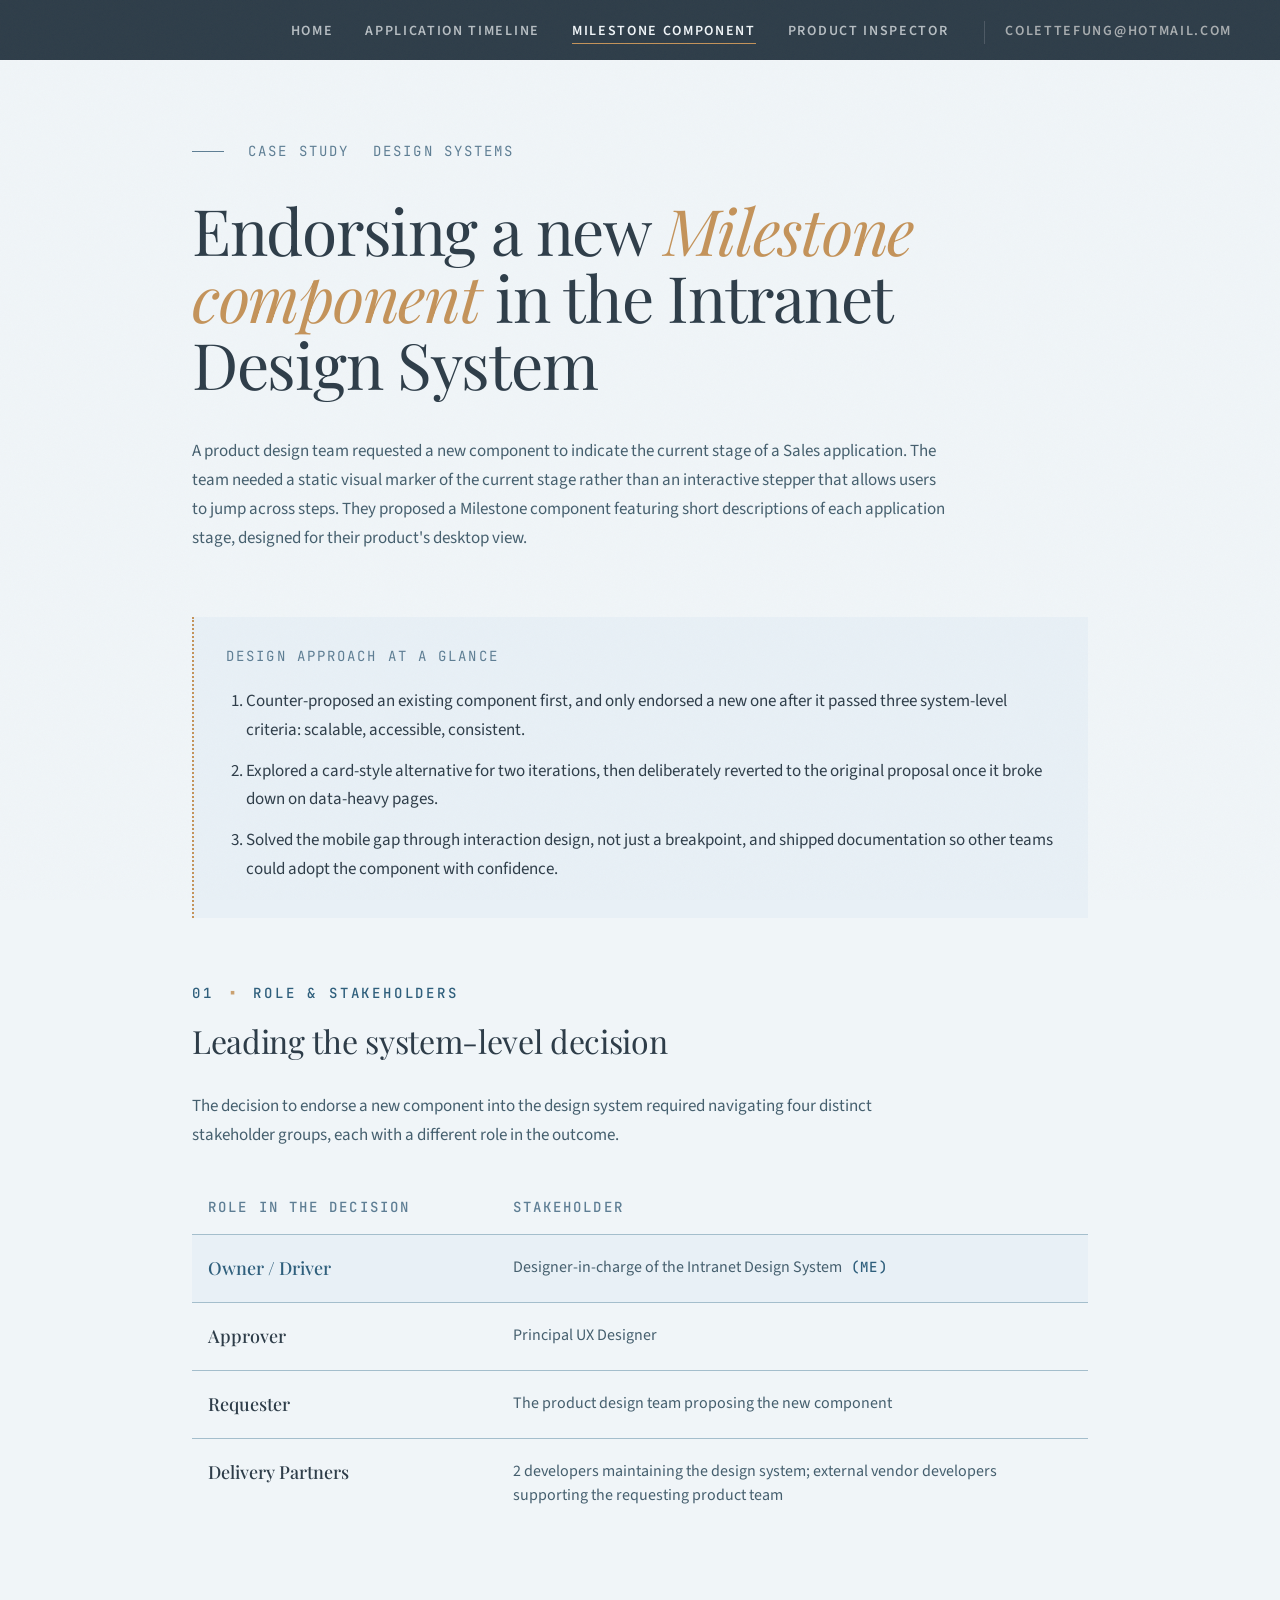
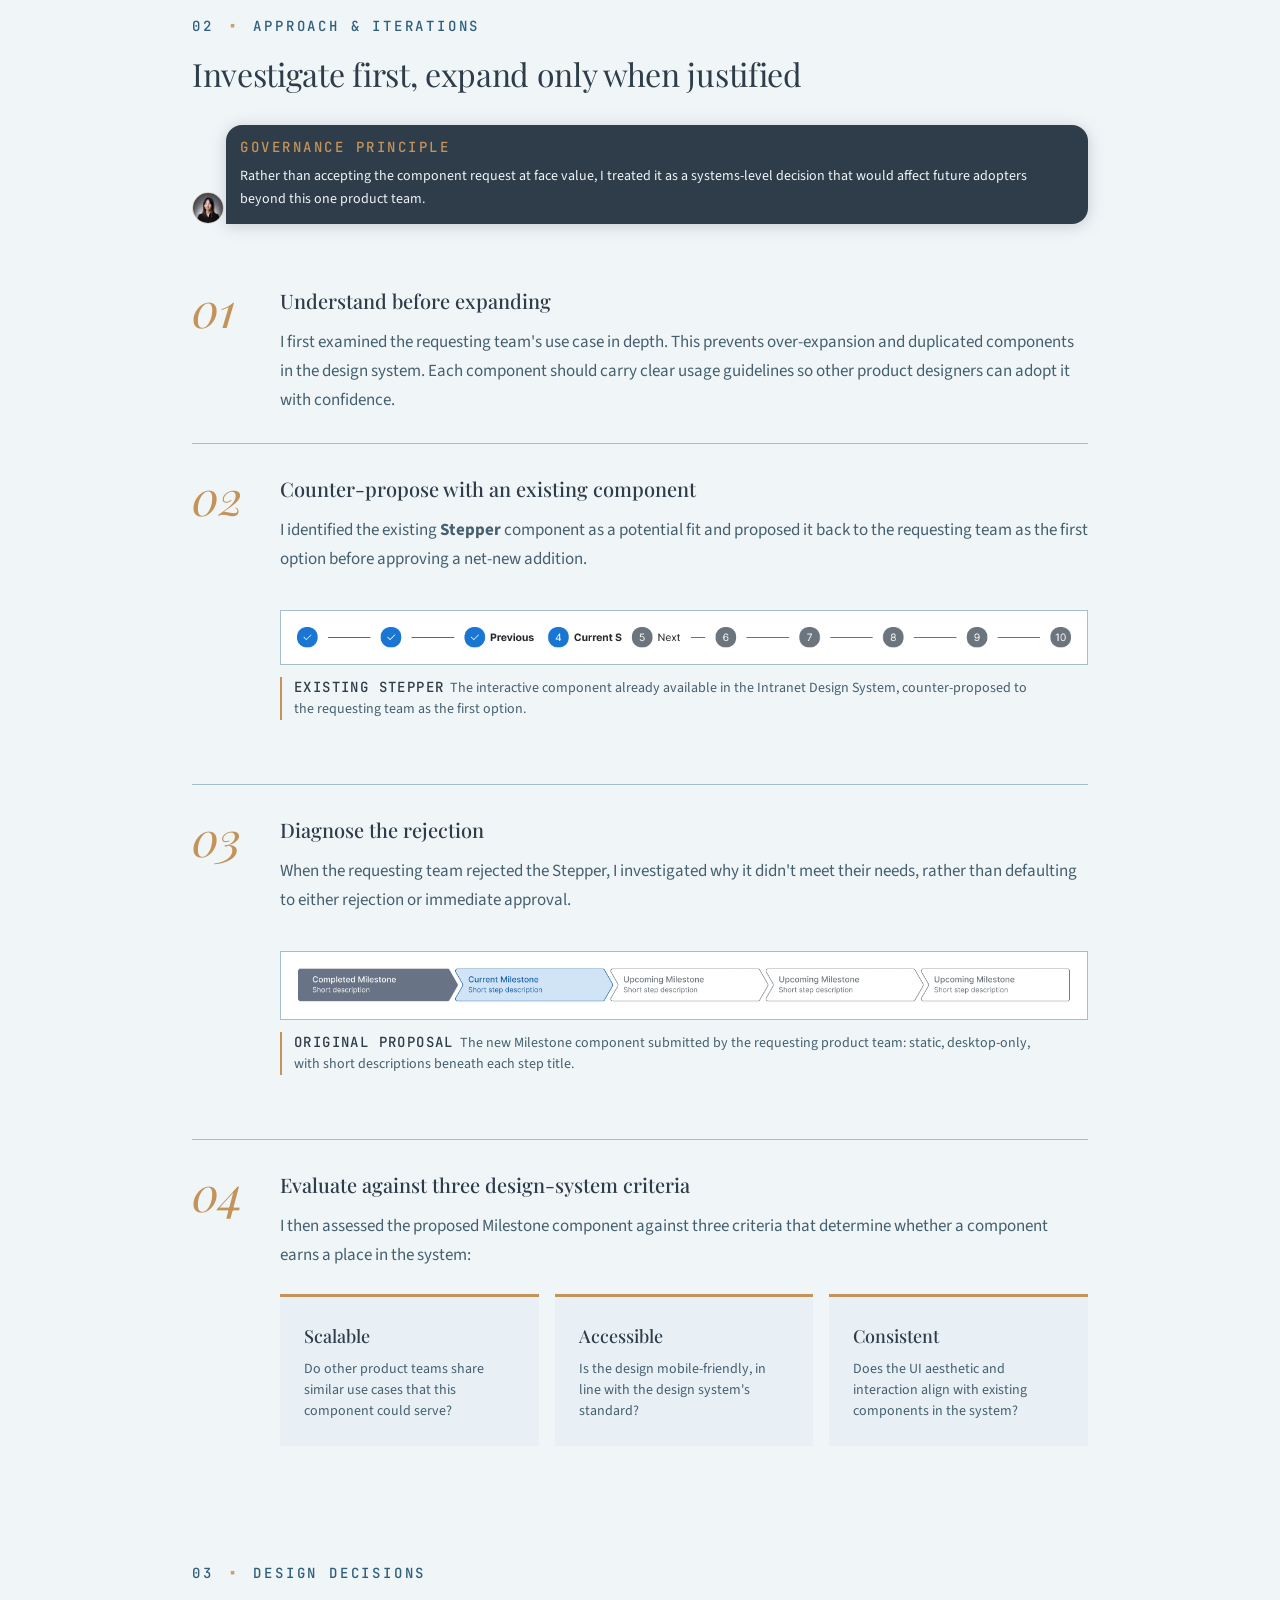
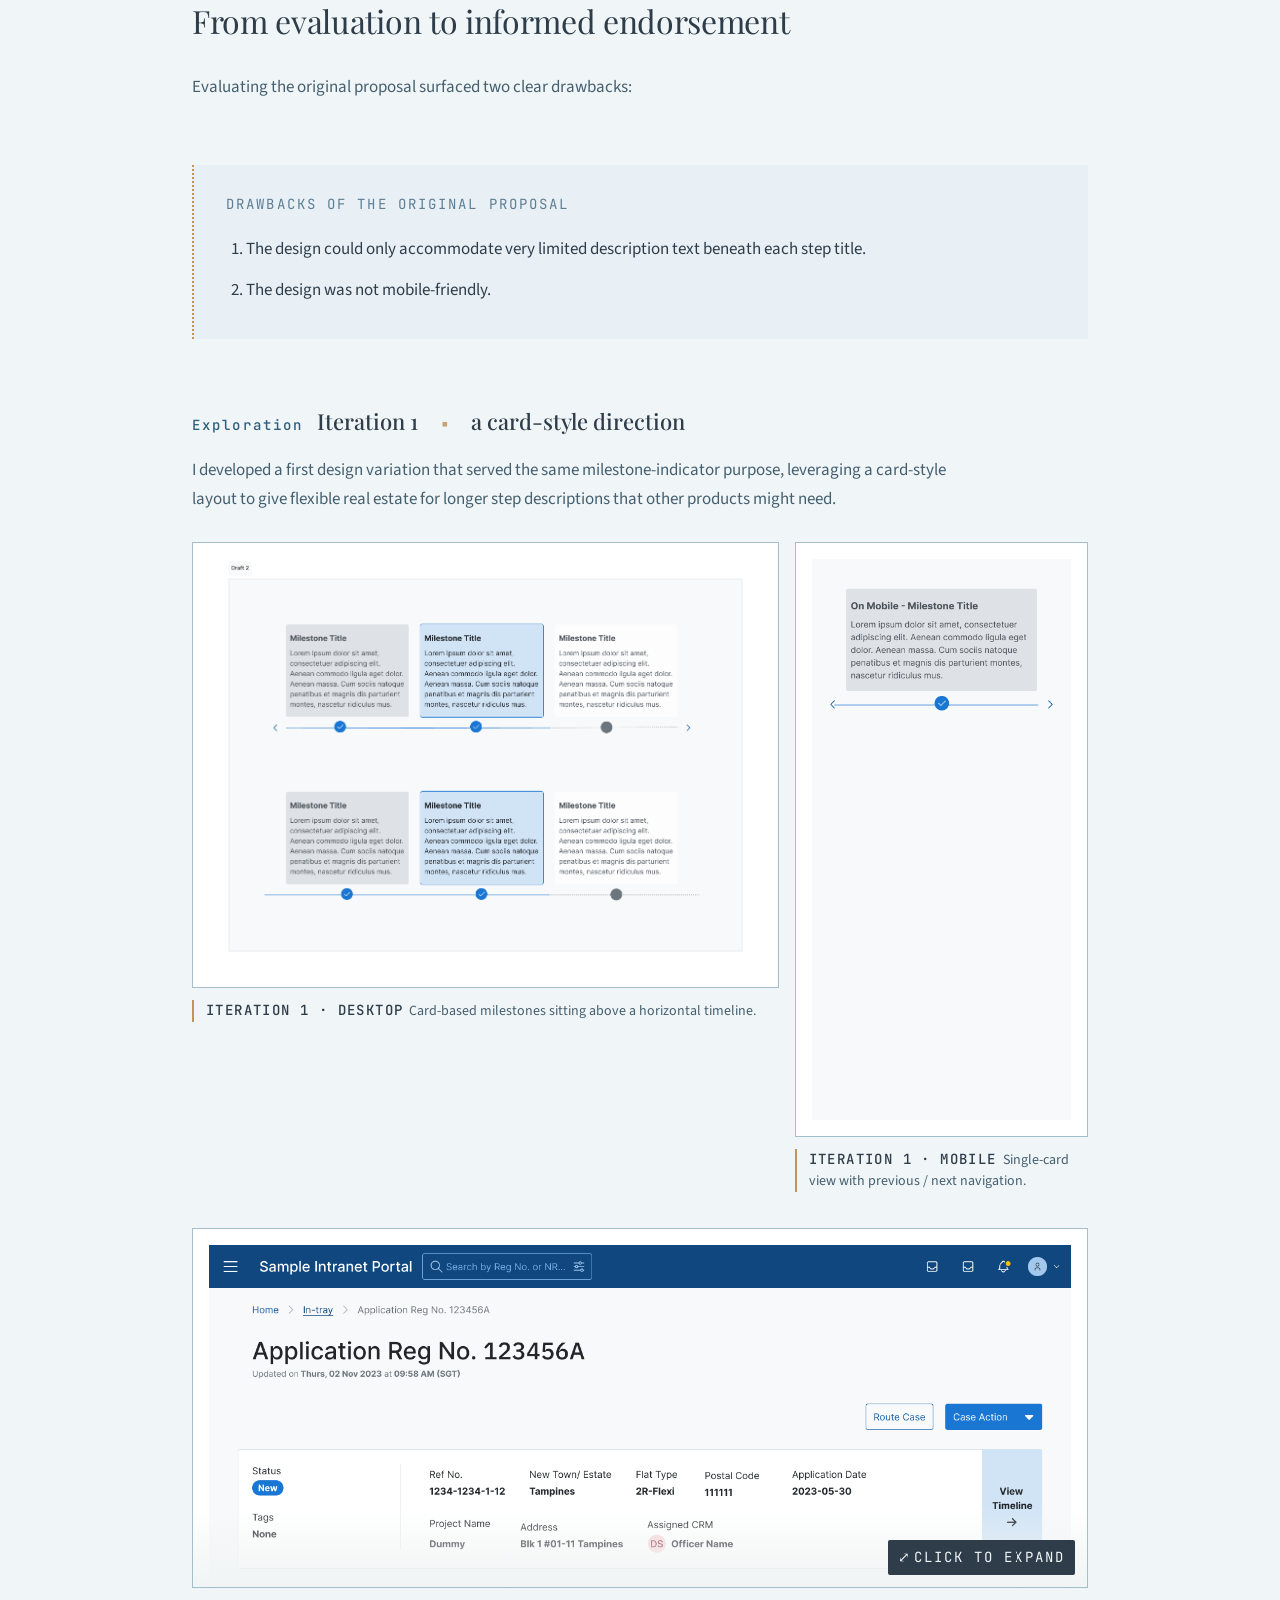
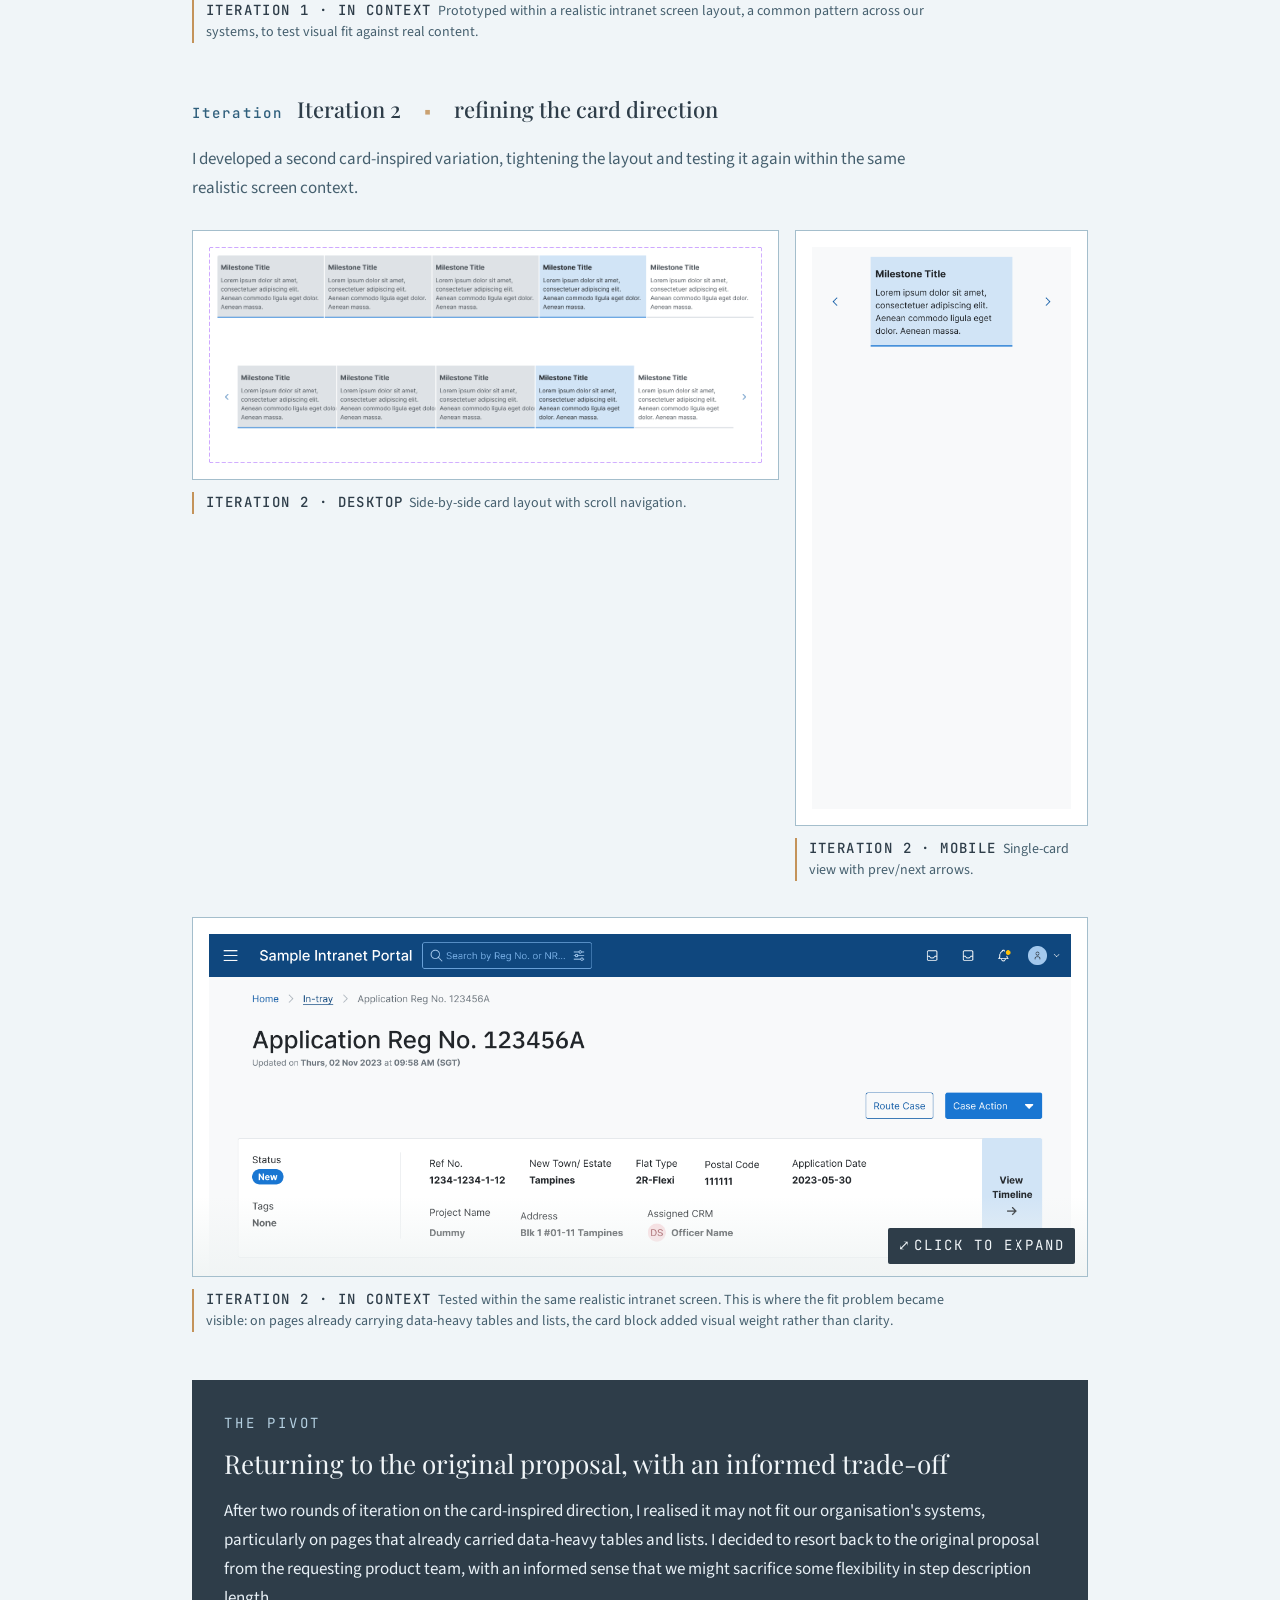
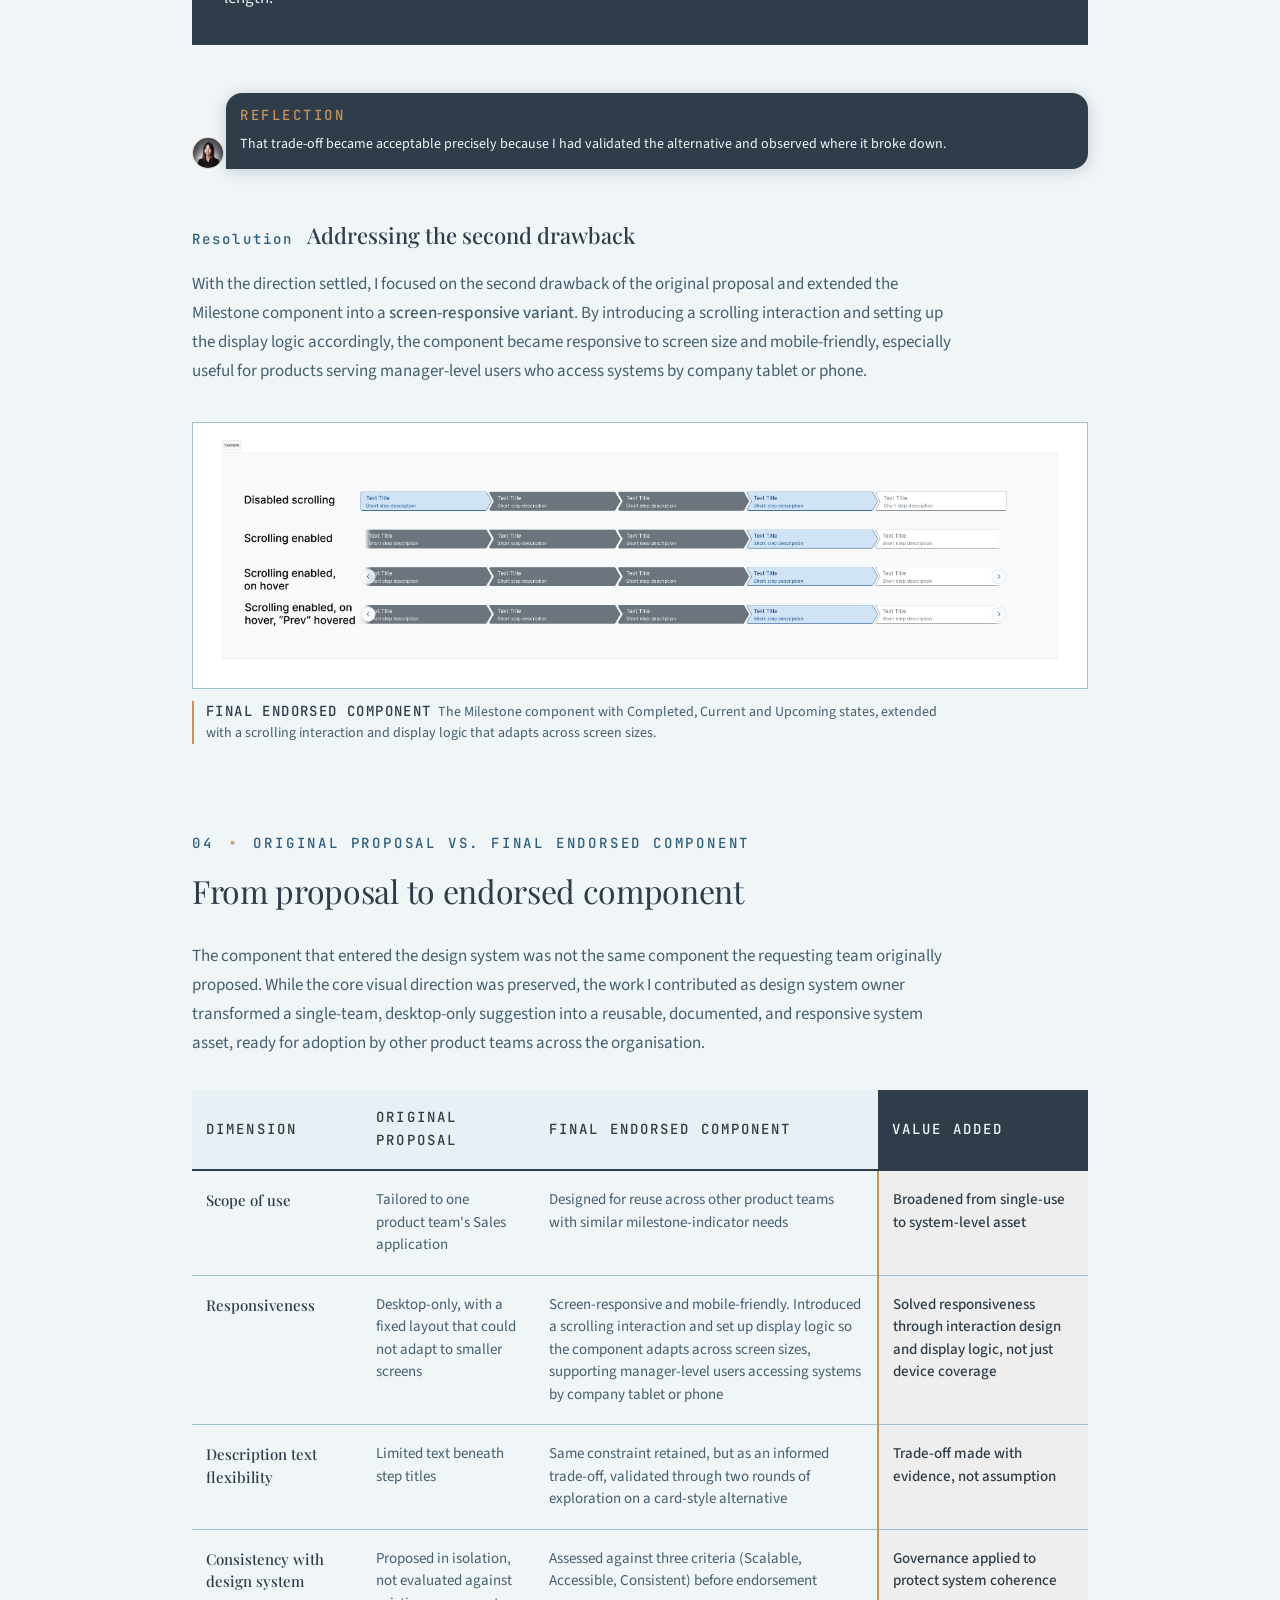
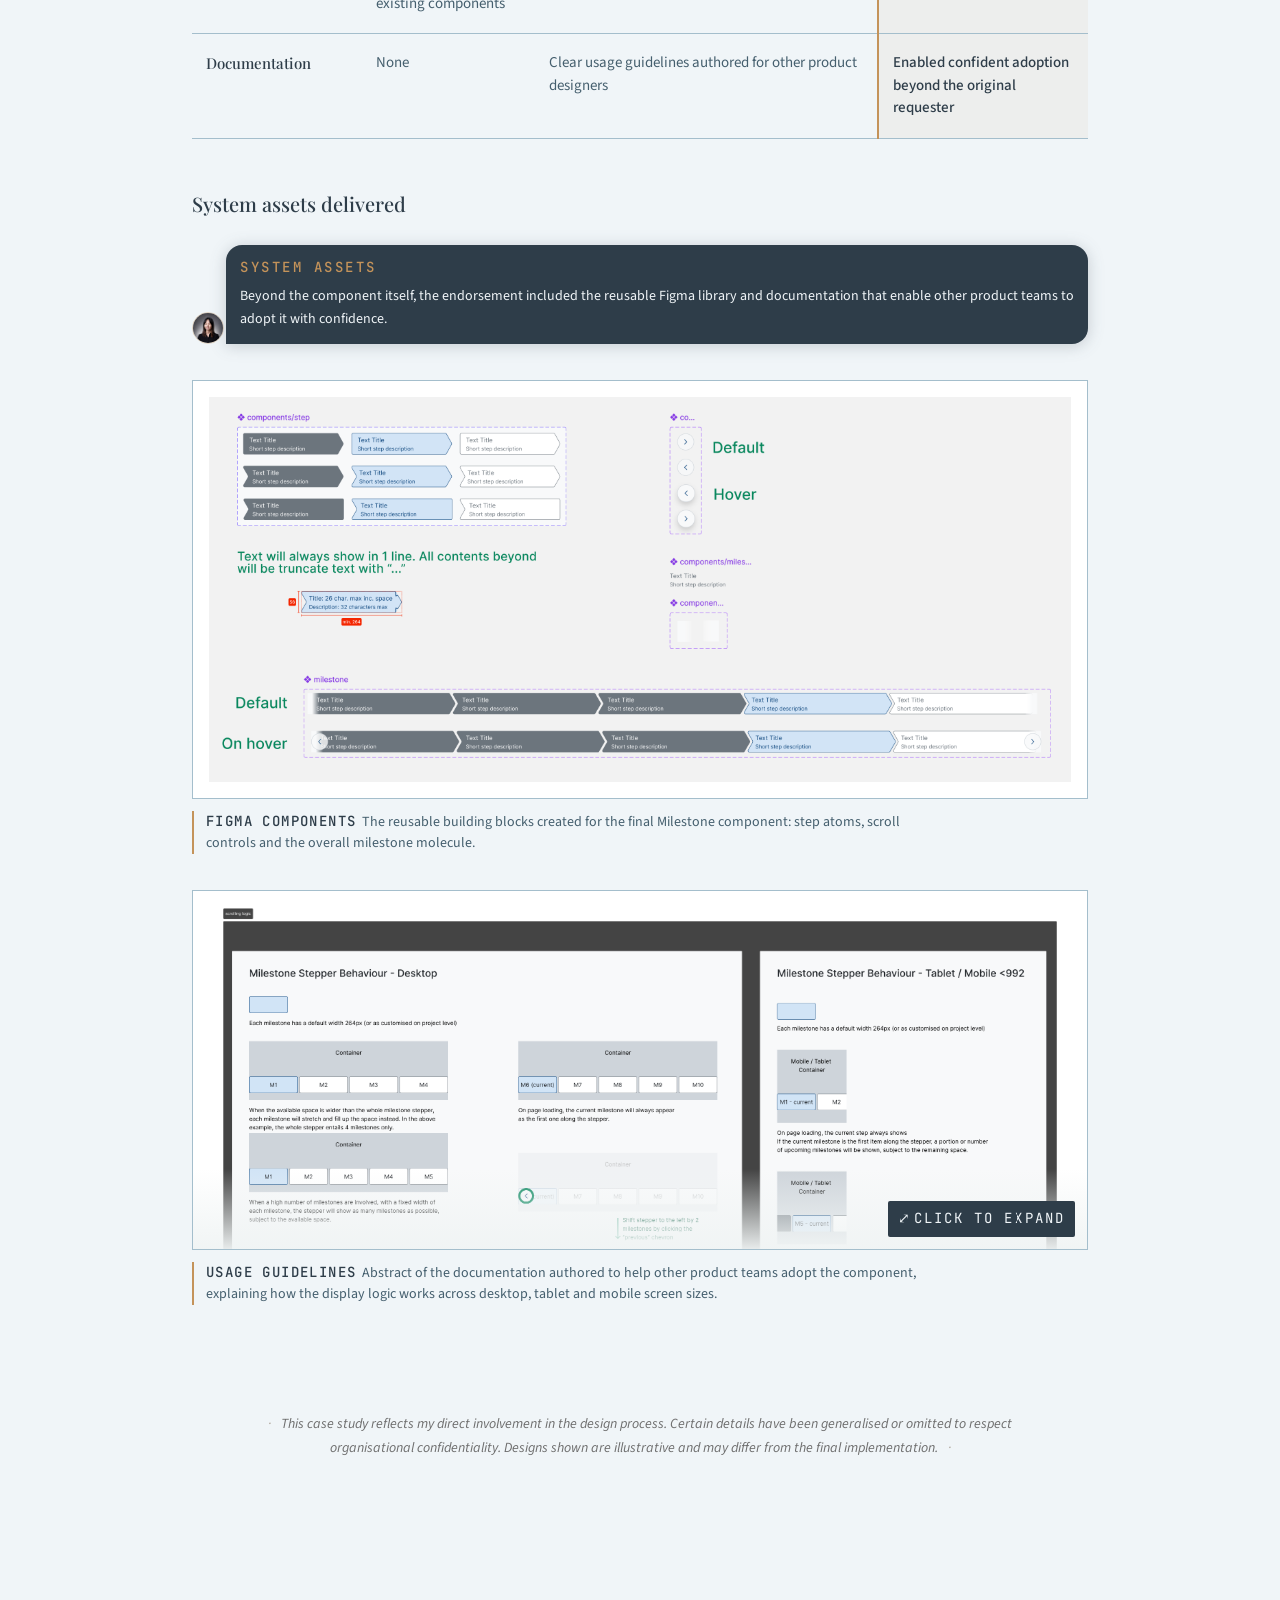
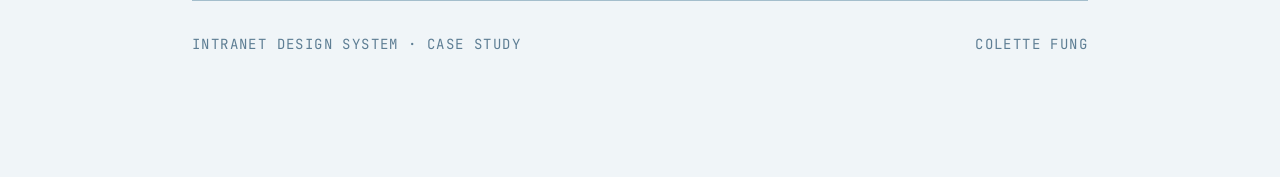
==== commit 7e135ece: "Add files via upload reduced text" ====
--- a/casestudy/DesignSystem-Milestone/milestone-component-case-study.html
+++ b/casestudy/DesignSystem-Milestone/milestone-component-case-study.html
@@ -36,8 +36,17 @@
   <h1>Endorsing a new <em>Milestone component</em> in the Intranet Design System</h1>
 
   <p class="summary">
-    A product design team requested a new component to indicate the current stage of a Sales application. Because the flow was not a form, the team needed a static visual marker of the current stage rather than an interactive stepper that allows users to jump across steps. They proposed a Milestone component featuring short descriptions of each application stage, designed for their product's desktop view.
+    A product design team requested a new component to indicate the current stage of a Sales application. The team needed a static visual marker of the current stage rather than an interactive stepper that allows users to jump across steps. They proposed a Milestone component featuring short descriptions of each application stage, designed for their product's desktop view.
   </p>
+
+  <div class="drawbacks">
+    <div class="drawbacks-label">Design approach at a glance</div>
+    <ol>
+      <li>Counter-proposed an existing component first, and only endorsed a new one after it passed three system-level criteria: scalable, accessible, consistent.</li>
+      <li>Explored a card-style alternative for two iterations, then deliberately reverted to the original proposal once it broke down on data-heavy pages.</li>
+      <li>Solved the mobile gap through interaction design, not just a breakpoint, and shipped documentation so other teams could adopt the component with confidence.</li>
+    </ol>
+  </div>
 
   <!-- SECTION 01 -->
   <section>
@@ -248,7 +257,7 @@
   <!-- SECTION 04 -->
   <section>
     <div class="section-label">04 <span class="sep">▪</span> Original Proposal vs. Final Endorsed Component</div>
-    <h2>The value-add of system-level stewardship</h2>
+    <h2>From proposal to endorsed component</h2>
 
     <p>The component that entered the design system was not the same component the requesting team originally proposed. While the core visual direction was preserved, the work I contributed as design system owner transformed a single-team, desktop-only suggestion into a reusable, documented, and responsive system asset, ready for adoption by other product teams across the organisation.</p>
 
--- a/styles.css
+++ b/styles.css
@@ -334,6 +334,120 @@
 }
 
 
+/* --- 5b-2. Hero carousel — NEW ---
+   Wraps the hero (slide 1) and the "About" section (slide 2) so the About
+   copy only loads visual attention when a visitor opts in by sliding to
+   page 2, instead of competing with the hero on first scan.
+   · .hero-carousel owns the divider border the standalone .hero used to have
+   · .hero-carousel-viewport clips horizontally and animates height per slide,
+     since slide 2 (five paragraphs) is much taller than slide 1
+   · .hero-carousel-track holds both slides side by side, translated by JS
+   ---------------------------------------------------------- */
+.hero-carousel {
+  border-bottom: 1px solid var(--border);
+  padding-bottom: 28px;
+}
+
+.hero-carousel-viewport {
+  overflow: hidden;
+  transition: height 0.35s ease;
+}
+
+.hero-carousel-track {
+  display: flex;
+  align-items: flex-start;
+  transition: transform 0.45s ease;
+}
+
+.hero-carousel-slide {
+  flex: 0 0 100%;
+  min-width: 0;
+}
+
+/* Slide 1: hero no longer needs its own bottom border/divider —
+   the carousel wrapper owns that now */
+.hero-carousel-slide .hero {
+  border-bottom: none;
+  padding-bottom: 40px;
+}
+
+/* Slide 2: About content, restyled to sit inside a carousel page
+   rather than as a standalone page section */
+.hero-carousel-slide .about-slide {
+  padding: 80px 0 40px;
+}
+
+@media (max-width: 640px) {
+  .hero-carousel-slide .hero { padding-bottom: 28px; }
+  .hero-carousel-slide .about-slide { padding: 48px 0 24px; }
+}
+
+.hero-carousel-controls {
+  display: flex;
+  align-items: center;
+  justify-content: center;
+  gap: 22px;
+}
+
+.hero-carousel-arrow {
+  width: 36px;
+  height: 36px;
+  border-radius: 50%;
+  border: 1px solid var(--border);
+  background: var(--paper);
+  color: var(--accent-text);
+  font-size: 16px;
+  line-height: 1;
+  cursor: pointer;
+  display: flex;
+  align-items: center;
+  justify-content: center;
+  transition: border-color 0.2s, color 0.2s;
+}
+
+.hero-carousel-arrow:hover:not(:disabled) {
+  border-color: var(--blue);
+  color: var(--teal);
+}
+
+.hero-carousel-arrow:disabled {
+  opacity: 0.32;
+  cursor: default;
+}
+
+.hero-carousel-dots {
+  display: flex;
+  align-items: center;
+  gap: 9px;
+}
+
+.hero-carousel-dot {
+  width: 8px;
+  height: 8px;
+  border-radius: 50%;
+  border: 1px solid var(--border);
+  background: transparent;
+  padding: 0;
+  cursor: pointer;
+  transition: background 0.2s, border-color 0.2s, transform 0.2s;
+}
+
+.hero-carousel-dot:hover { border-color: var(--blue); }
+
+.hero-carousel-dot.is-active {
+  background: var(--accent-text);
+  border-color: var(--accent-text);
+  transform: scale(1.25);
+}
+
+@media (prefers-reduced-motion: reduce) {
+  .hero-carousel-track,
+  .hero-carousel-viewport {
+    transition: none;
+  }
+}
+
+
 /* --- 5c. Sections --- */
 .section { padding: 48px 0 0; }
 .section + .section { border-top: 1px solid var(--border); }
@@ -565,15 +679,19 @@
   margin-bottom: 20px;
 }
 
-.edu-list { list-style: none; border-top: 1px solid var(--border); }
+/* Education — borderless rows (list divider lines removed).
+   Every field (degree, institution, year) is shown at all times: there's
+   no extra copy to hide here, so it stays static rather than an accordion. */
+.edu-list { list-style: none; }
 
 .edu-item {
   display: grid;
   grid-template-columns: 140px 1fr;
   gap: 0 32px;
-  padding: 22px 0;
-  border-bottom: 1px solid var(--border);
-}
+  padding: 20px 0;
+}
+
+.edu-item + .edu-item { border-top: none; }
 
 .edu-year {
   font-family: 'Source Sans 3', sans-serif;
@@ -604,14 +722,36 @@
   color: var(--teal);
 }
 
-.work-list { list-style: none; border-top: 1px solid var(--border); }
-
-.work-item {
+/* --- Work History — borderless accordion ---
+   Collapsed: only period / title / company show (the .work-toggle row).
+   Expanded: reveals .work-desc via a grid-template-rows 0fr -> 1fr animation
+   (no JS height measuring needed). No dividing borders between rows; a
+   hover/focus tint on the row itself signals it's interactive instead.
+   ---------------------------------------------------------- */
+.work-list { list-style: none; }
+
+.work-item { border-radius: 4px; }
+
+.work-toggle {
+  all: unset;
   display: grid;
   grid-template-columns: 140px 1fr;
+  align-items: start;
   gap: 0 32px;
-  padding: 24px 0;
-  border-bottom: 1px solid var(--border);
+  width: 100%;
+  box-sizing: border-box;
+  padding: 20px 12px;
+  margin: 0 -12px;
+  border-radius: 4px;
+  cursor: pointer;
+  transition: background 0.2s ease;
+}
+
+.work-toggle:hover { background: var(--paper-warm); }
+
+.work-toggle:focus-visible {
+  outline: 2px solid var(--accent);
+  outline-offset: 2px;
 }
 
 .work-period {
@@ -622,7 +762,10 @@
   line-height: 1.4;
 }
 
+.work-summary { display: flex; flex-direction: column; text-align: left; }
+
 .work-title {
+  display: block;
   font-family: 'Playfair Display', serif;
   font-weight: 500;
   font-size: 18px;
@@ -631,10 +774,25 @@
 }
 
 .work-company {
+  display: block;
   font-size: 14px;
   font-weight: 600;
   color: var(--accent-text);
-  margin-bottom: 8px;
+}
+
+/* Panel: height-animated via grid-template-rows, no JS measuring */
+.work-panel {
+  display: grid;
+  grid-template-rows: 0fr;
+  transition: grid-template-rows 0.3s ease;
+}
+
+.work-item.is-open .work-panel { grid-template-rows: 1fr; }
+
+.work-panel-inner {
+  overflow: hidden;
+  padding-left: 172px;   /* aligns under the title/company column (140px + 32px gap) */
+  padding-right: 32px;
 }
 
 .work-desc {
@@ -642,6 +800,7 @@
   color: var(--gray-dark);
   line-height: 1.6;
   max-width: 560px;
+  padding: 2px 0 20px;
 }
 
 .lang-list {
@@ -725,8 +884,16 @@
 }
 
 @media (max-width: 600px) {
-  .edu-item, .work-item { grid-template-columns: 1fr; gap: 4px; }
-  .edu-year, .work-period { padding-top: 0; }
+  .edu-item { grid-template-columns: 1fr; gap: 4px; }
+  .edu-year { padding-top: 0; }
+
+  .work-toggle {
+    grid-template-columns: 1fr;
+    padding: 16px 12px;
+  }
+  .work-period { padding-top: 0; margin-bottom: 4px; }
+  .work-panel-inner { padding-left: 12px; padding-right: 12px; }
+
   .site-footer { padding: 32px 24px; flex-direction: column; gap: 12px; }
 }
 
@@ -772,17 +939,6 @@
 }
 
 h1 em { font-style: italic; font-weight: 400; color: var(--accent); }
-
-.summary {
-  font-weight: 300;
-  font-size: 22px;
-  line-height: 1.55;
-  color: var(--ink-soft);
-  max-width: 760px;
-  padding-left: 24px;
-  border-left: 2px dotted var(--accent);
-  margin-bottom: 96px;
-}
 
 section { margin-bottom: 88px; }
 
@@ -910,6 +1066,25 @@
   font-size: 20px;
   color: var(--ink);
   margin-bottom: 10px;
+}
+
+/* Inline badge flagging a step as a design decision (not just a process task),
+   so a skimming reader can spot every decision point without reading full copy.
+   Numbering is shared with .decision-block markers below — one continuous trail. */
+.decision-flag {
+  display: inline-block;
+  font-family: 'JetBrains Mono', monospace;
+  font-size: 12px;
+  font-weight: 500;
+  letter-spacing: 0.12em;
+  text-transform: uppercase;
+  color: var(--paper);
+  background: var(--accent);
+  padding: 3px 8px;
+  border-radius: 2px;
+  vertical-align: middle;
+  margin-left: 10px;
+  white-space: nowrap;
 }
 
 .step-body { color: var(--ink-soft); }
@@ -1055,11 +1230,50 @@
 .figure-pair figure { margin: 0; }
 .figure-full { margin: 36px 0; }
 
+/* Generic multi-image row — replaces one-off inline grid divs.
+   Use with a column-count modifier: .figure-row--2 / .figure-row--3 */
+.figure-row {
+  display: grid;
+  gap: 16px;
+  margin: 24px 0 32px;
+  align-items: start;
+}
+.figure-row figure { margin: 0; }
+.figure-row--2 { grid-template-columns: 1fr 1fr; }
+.figure-row--3 { grid-template-columns: 1fr 1fr 1fr; }
+
+@media (max-width: 760px) {
+  .figure-row { grid-template-columns: 1fr !important; }
+}
+
+/* Bullet content list — for prose bullet points inside case study body copy.
+   (.drawbacks ol remains the styled numbered-list treatment for callout boxes.) */
+.content-list {
+  list-style: none;
+  margin: 20px 0;
+  padding: 0;
+}
+.content-list li {
+  position: relative;
+  padding: 6px 0 6px 22px;
+  color: var(--ink-soft);
+  line-height: 1.6;
+}
+.content-list li::before {
+  content: "→";
+  position: absolute;
+  left: 0;
+  color: var(--accent);
+  font-weight: 500;
+}
+.content-list li strong { font-weight: 500; }
+
 .drawbacks {
   background: var(--paper-warm);
   padding: 28px 32px;
-  border-left: 3px solid var(--accent);
-  margin-bottom: 32px;
+  border-left: 2px dotted var(--accent);
+  margin-top: 64px;
+  margin-bottom: 64px;
 }
 
 .drawbacks-label {
@@ -1504,6 +1718,13 @@
   .phone-frame { max-width: 180px; }
   .phone-frame .phone-screen img { max-height: 300px; }
   .hero-preview { grid-template-columns: 1fr !important; }
+
+  /* Preview/screenshot images: always fill their container's width on mobile */
+  .container img:not(.portrait-img):not(.sidenote__avatar) {
+    width: 100%;
+    height: auto;
+  }
+
 }
 
 
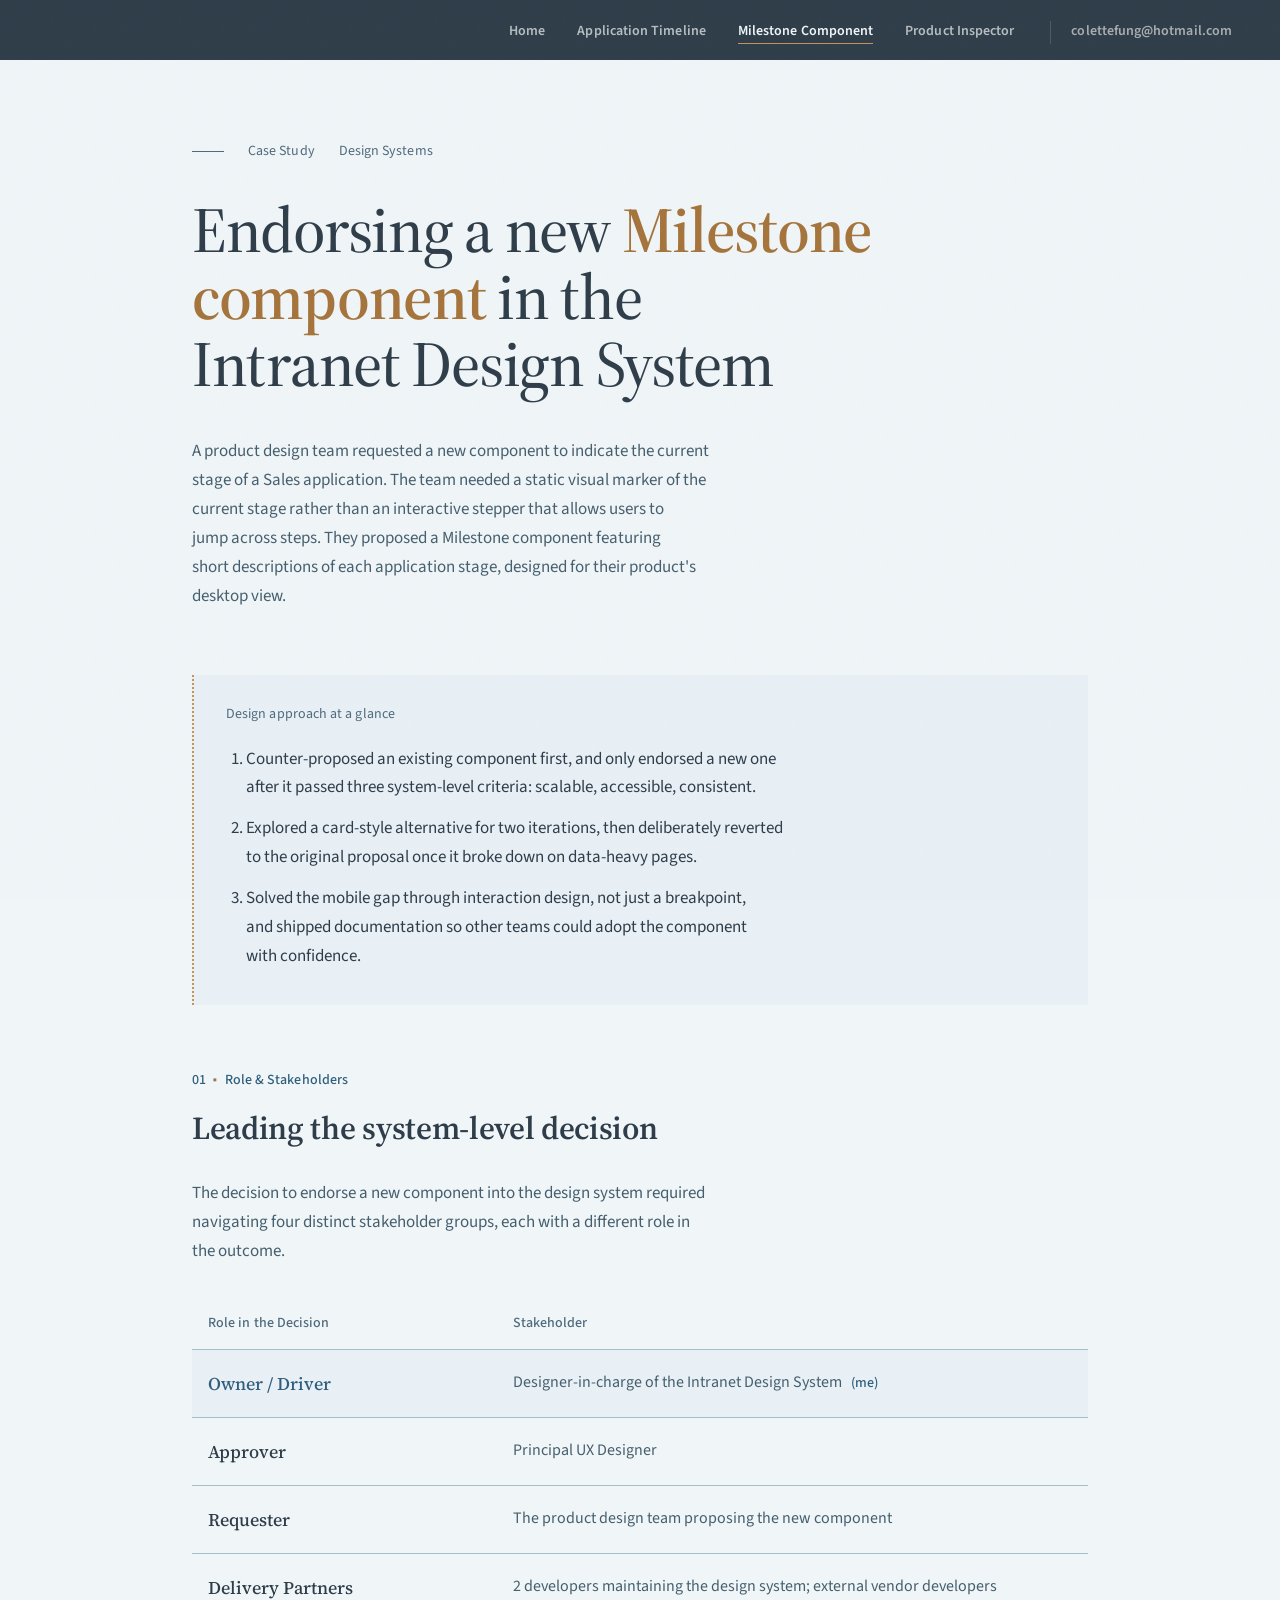
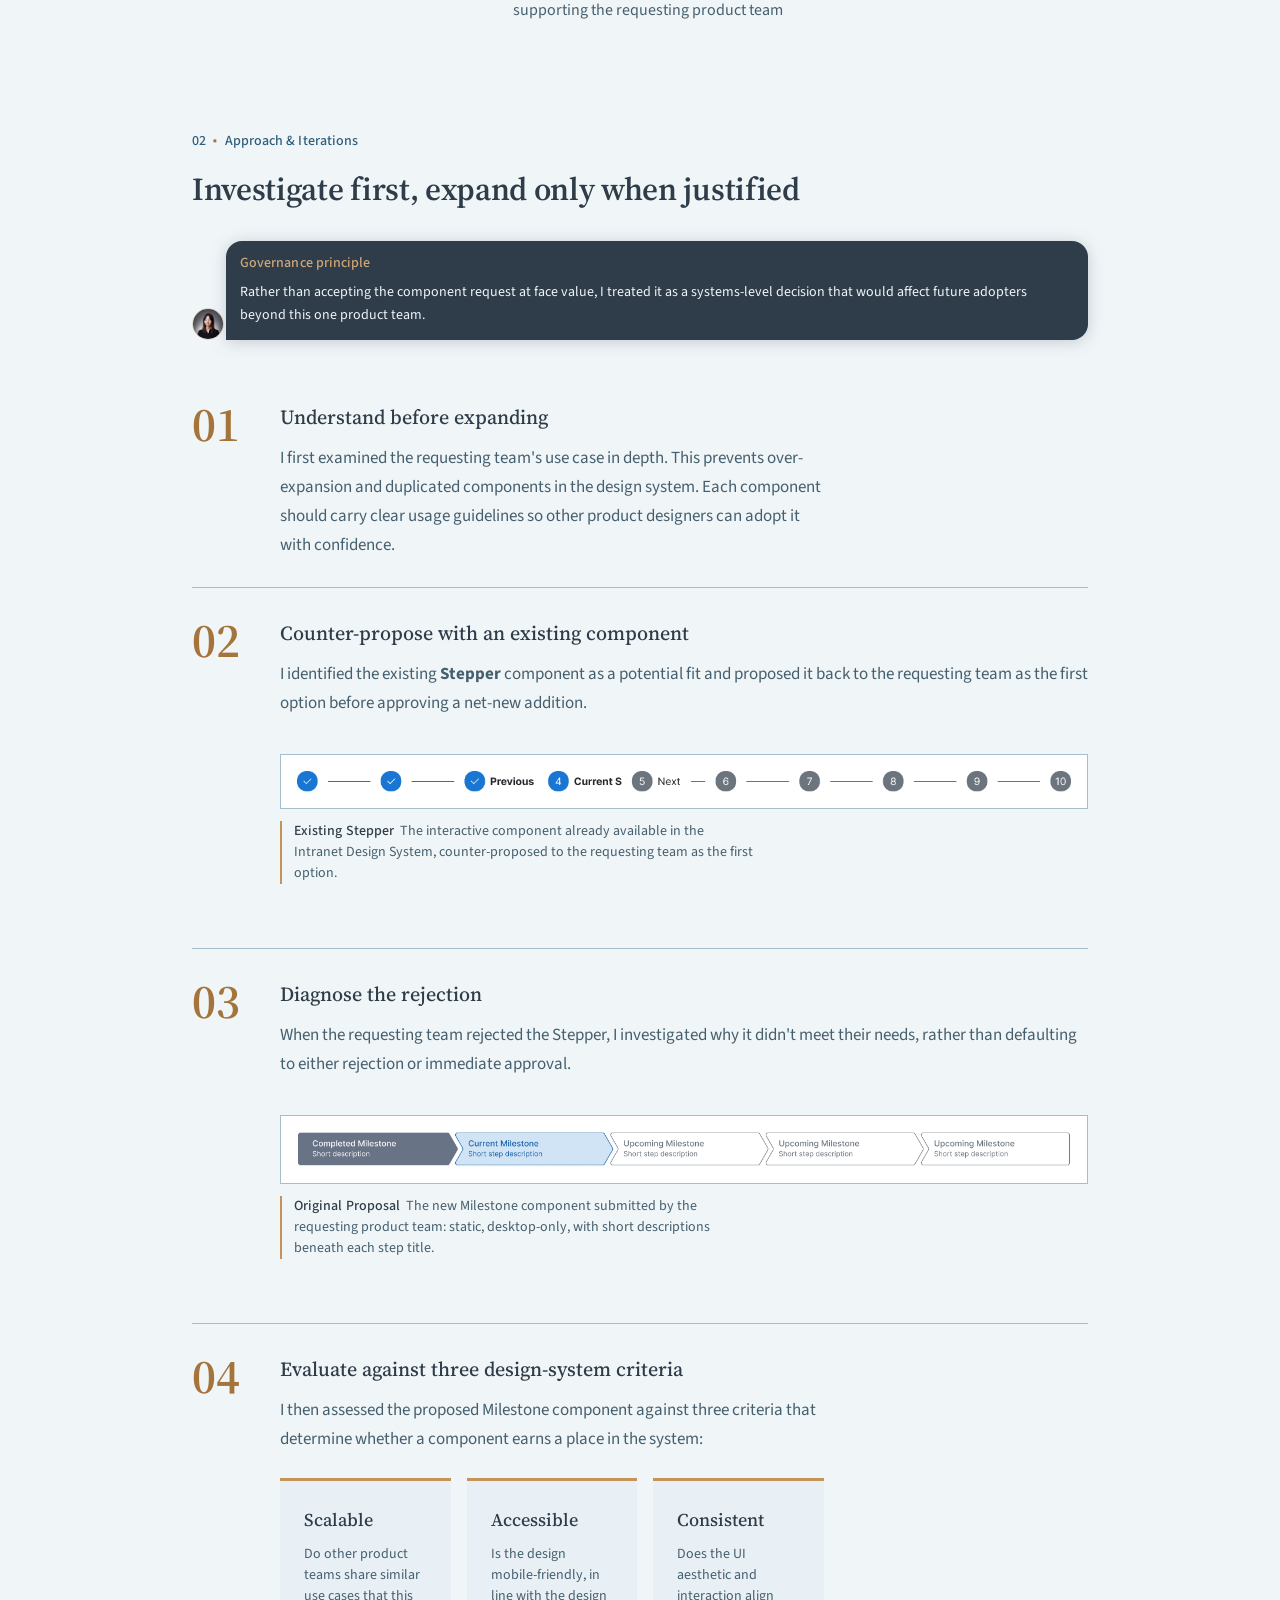
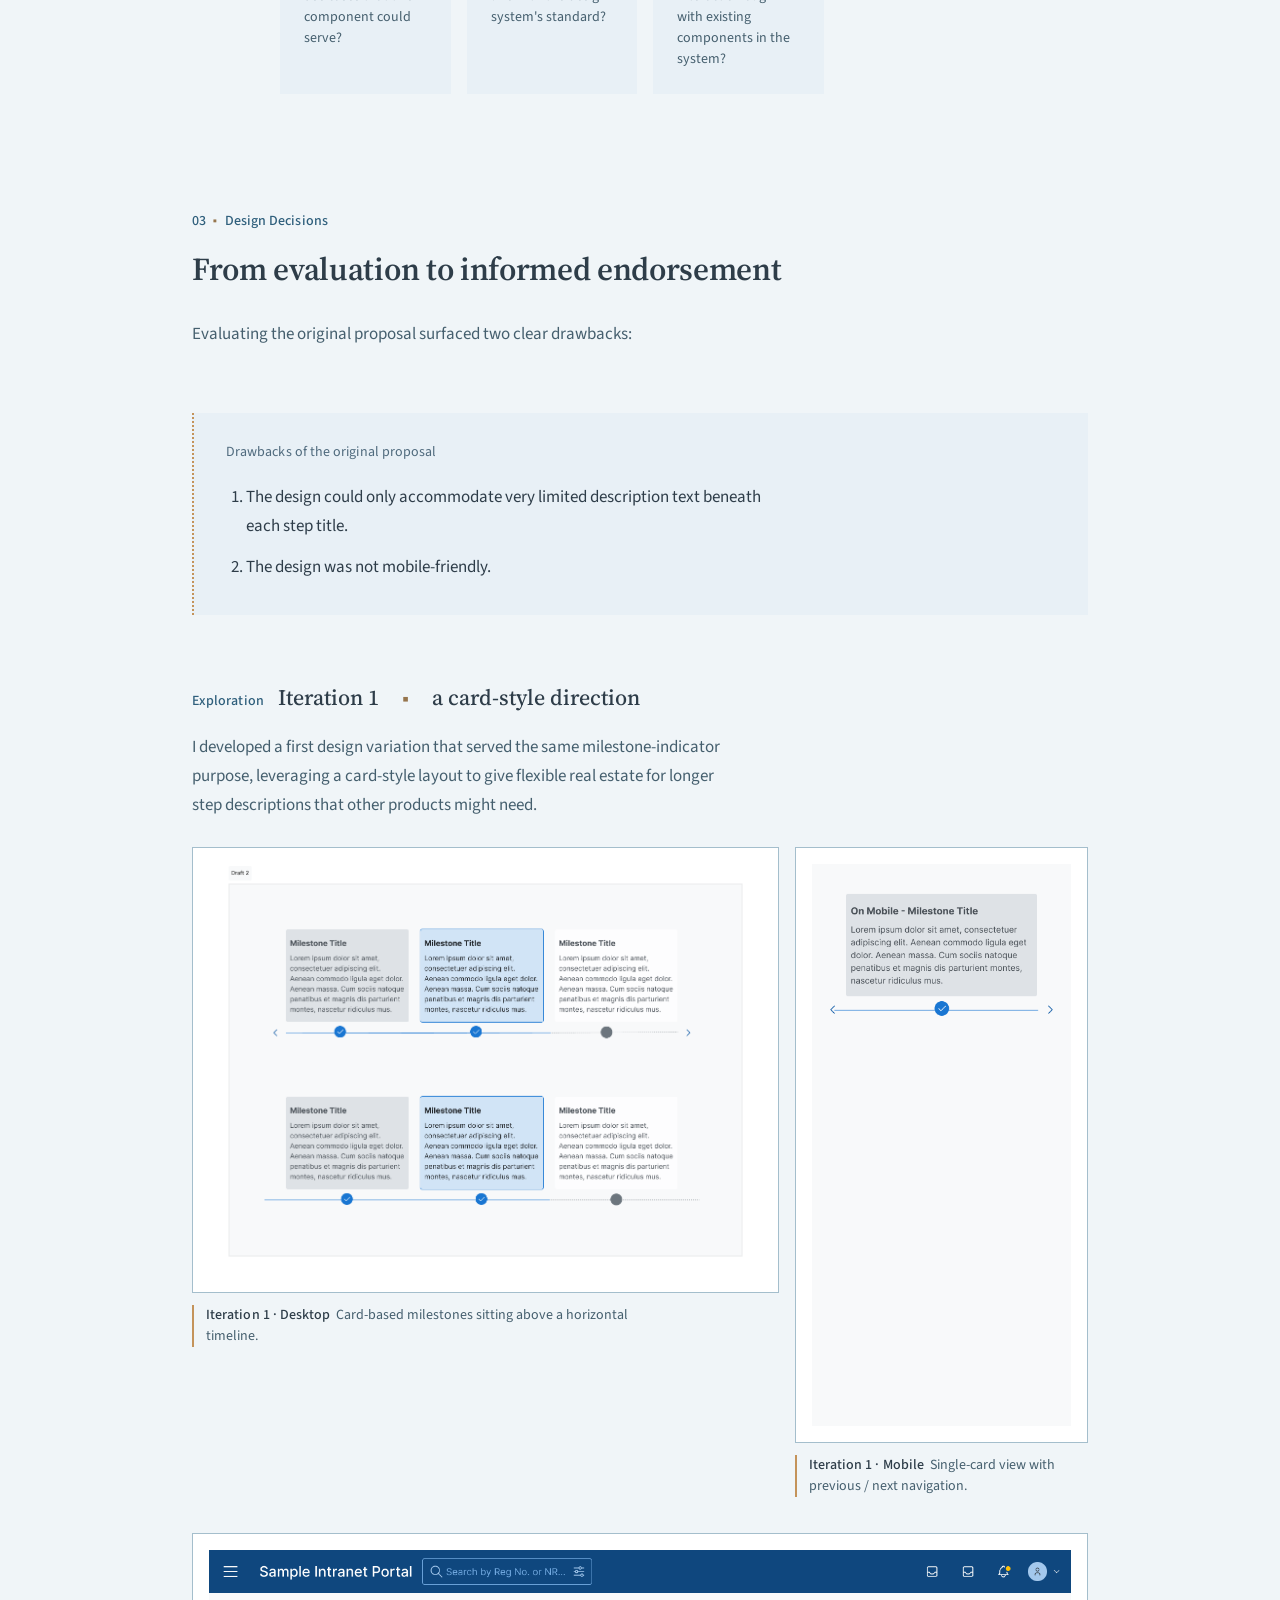
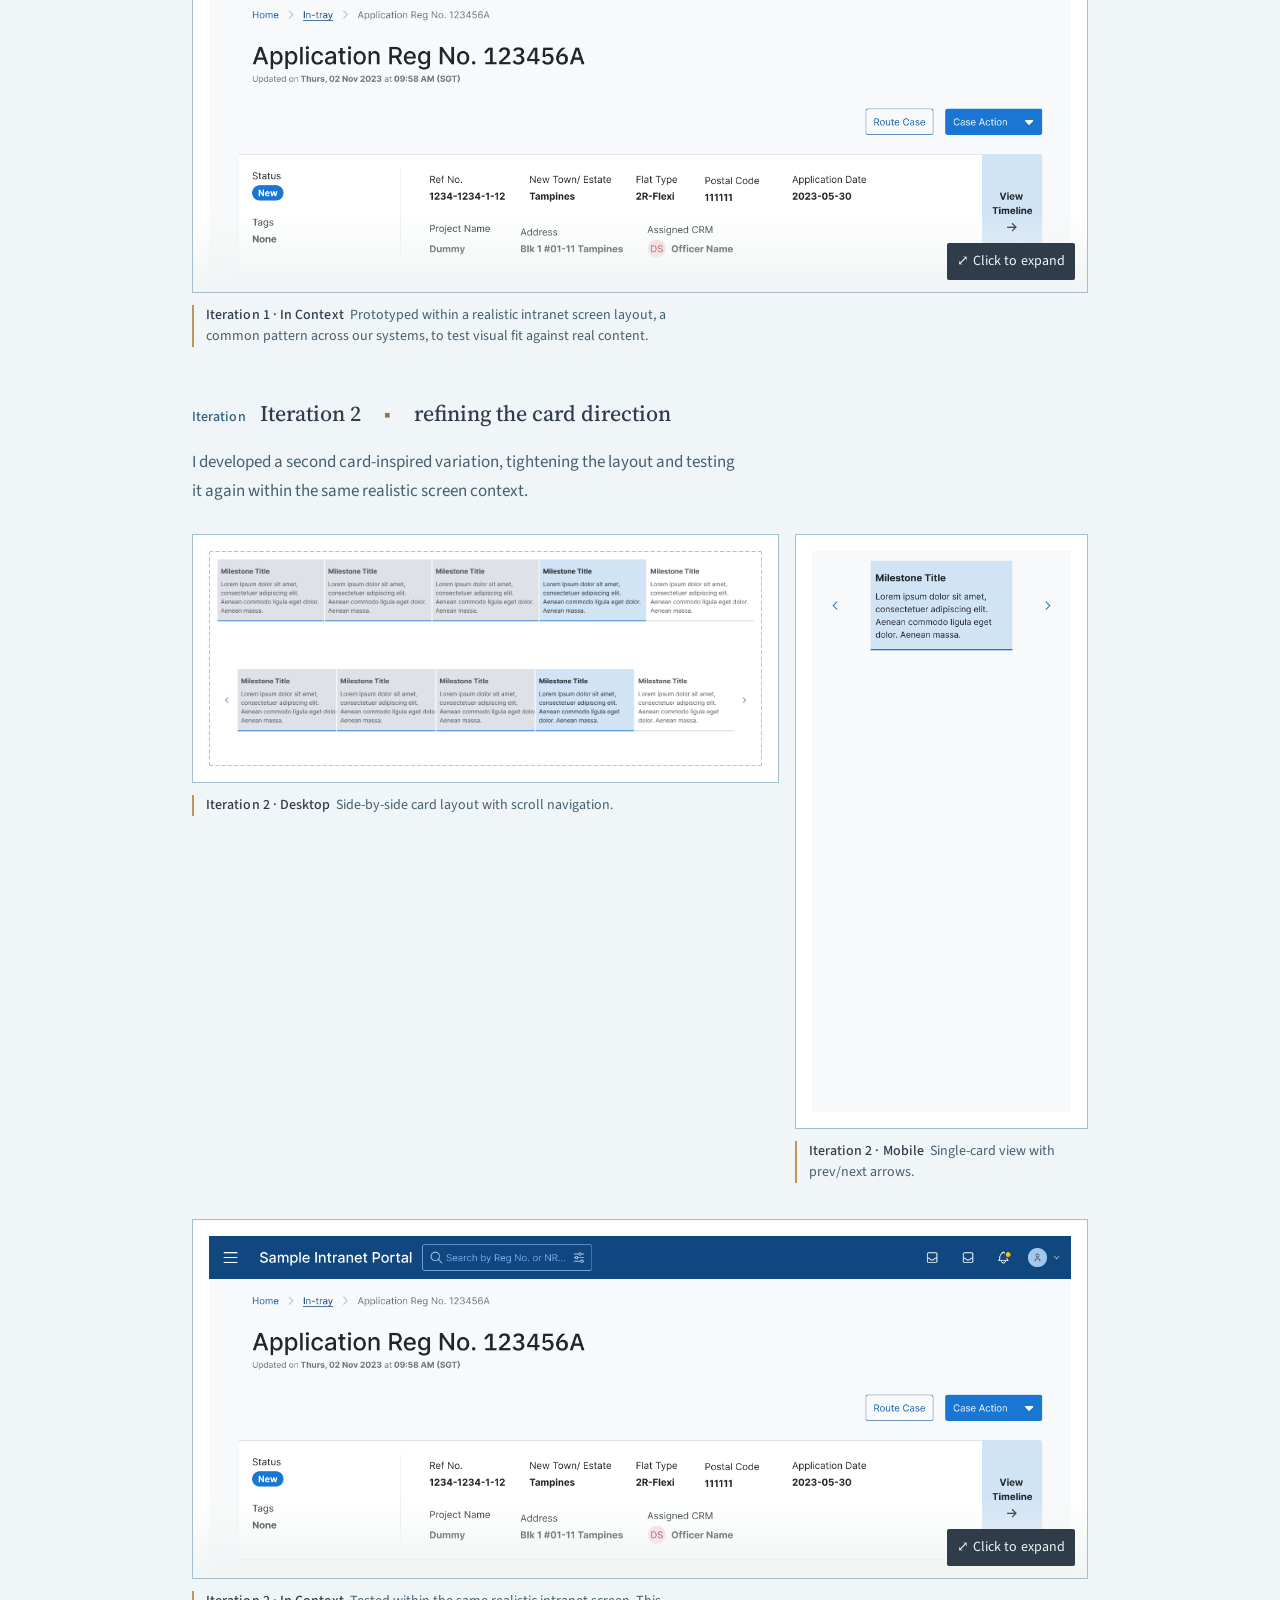
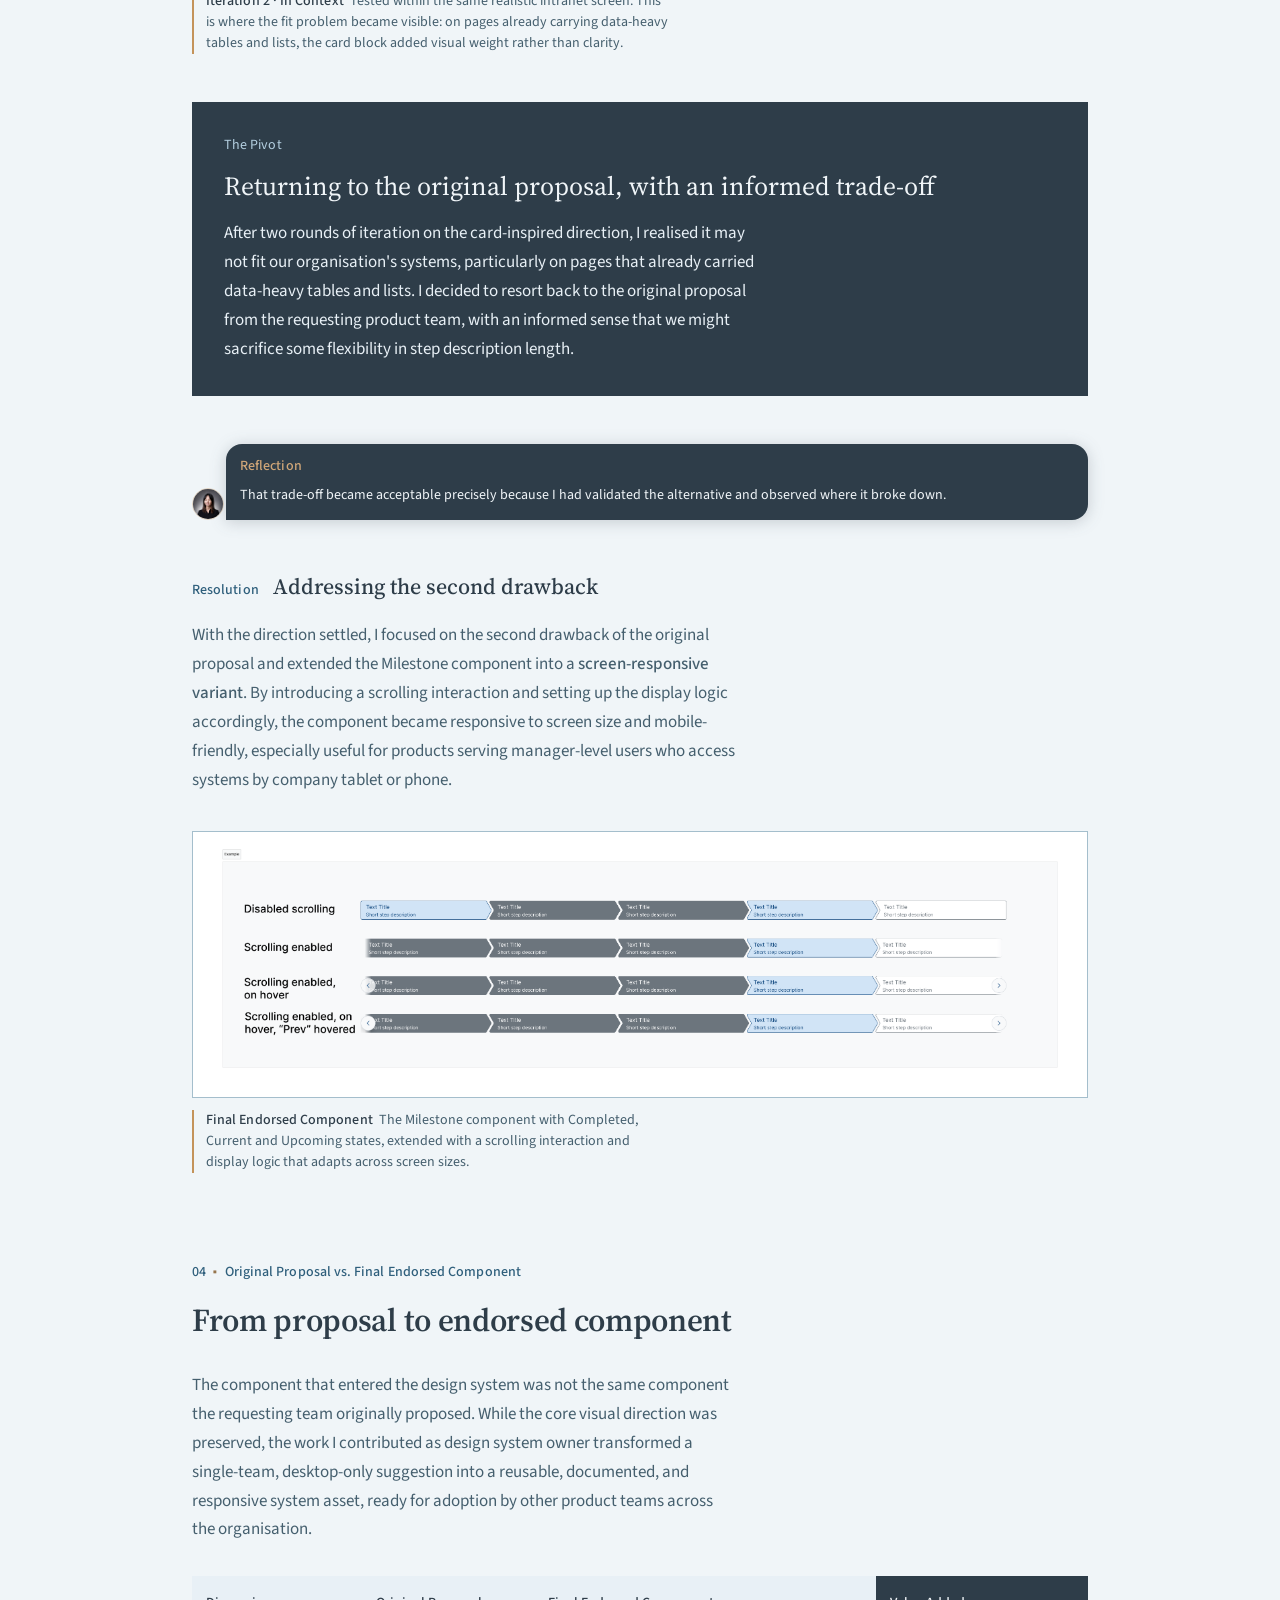
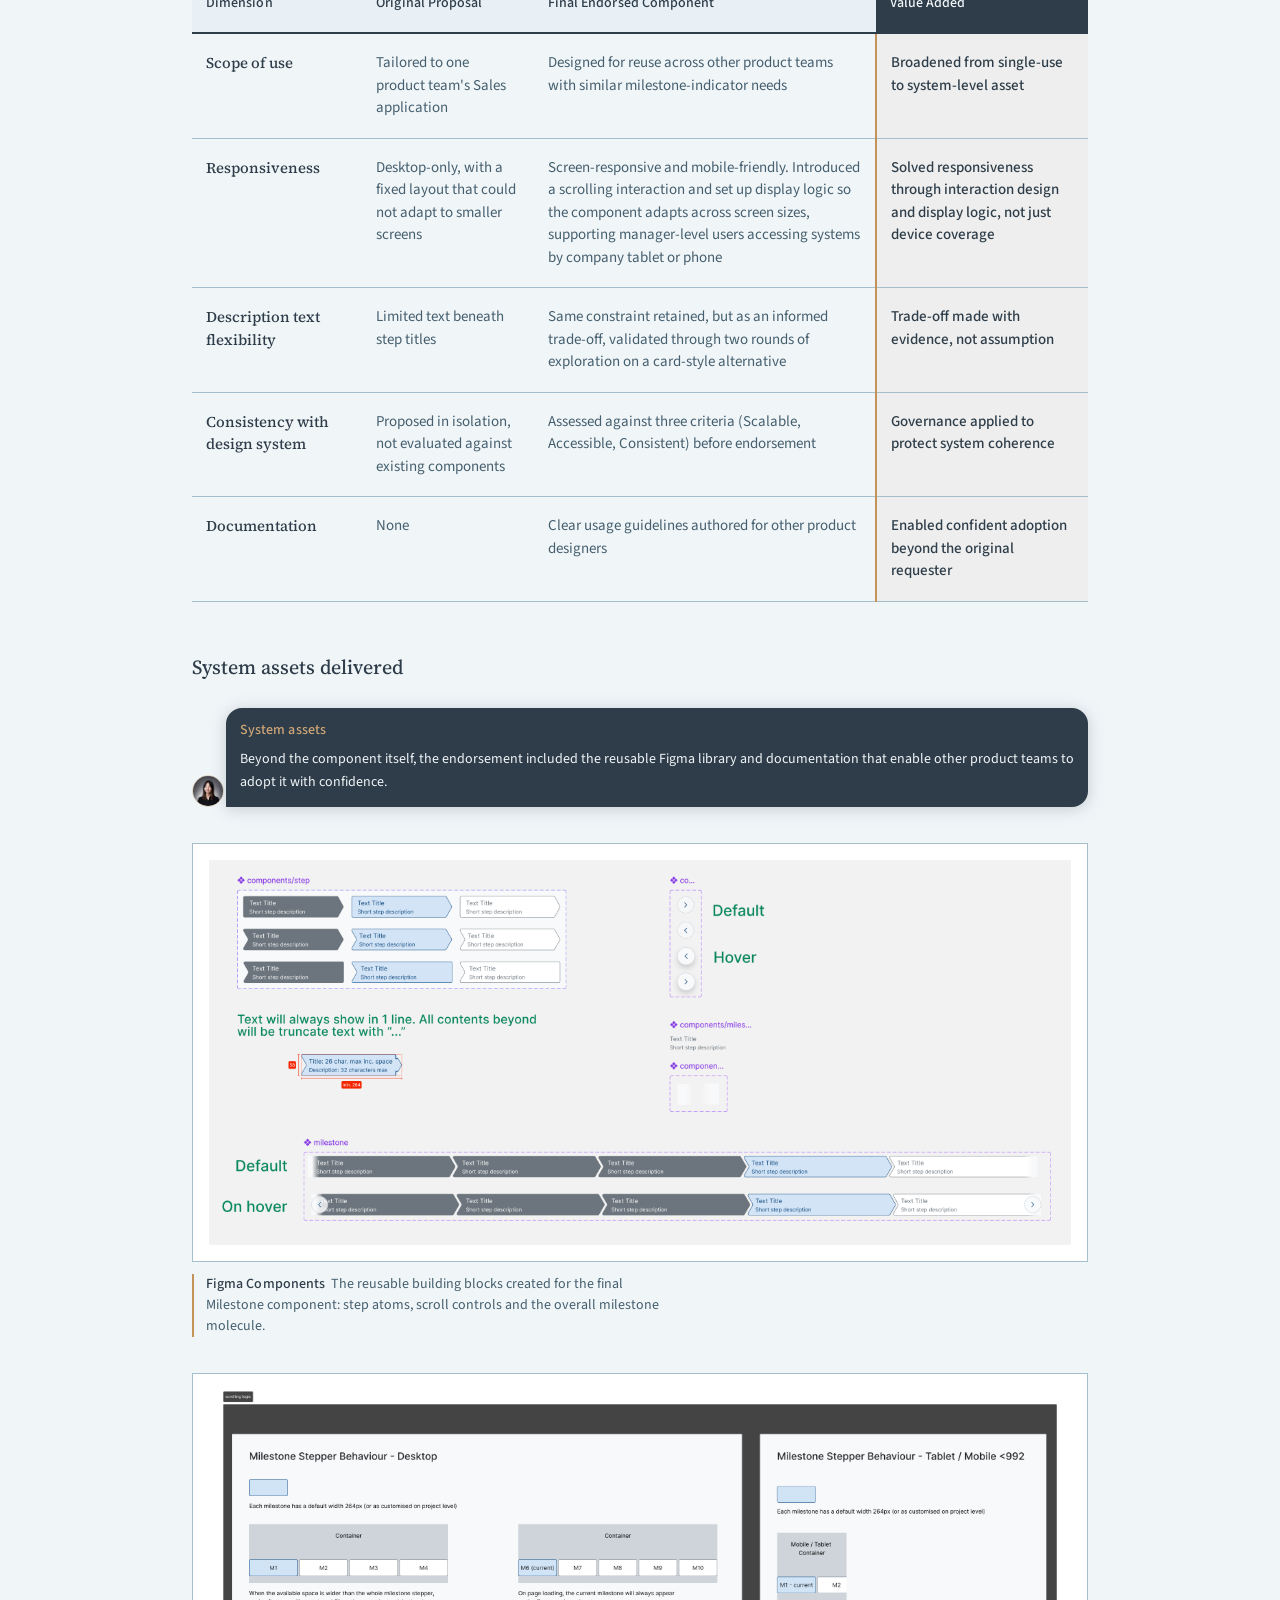
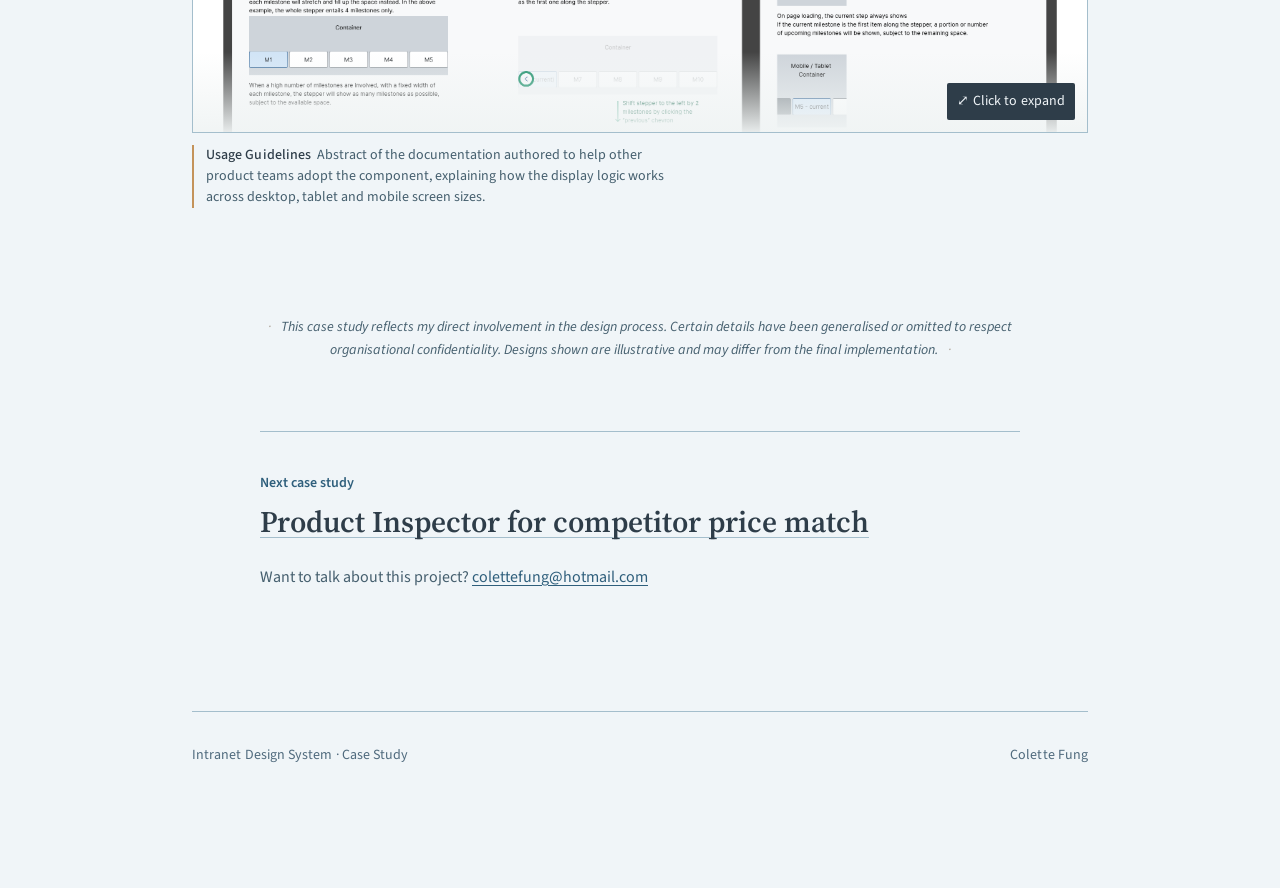
==== commit e6488a58: "Add files via upload" ====
--- a/casestudy/DesignSystem-Milestone/milestone-component-case-study.html
+++ b/casestudy/DesignSystem-Milestone/milestone-component-case-study.html
@@ -7,7 +7,7 @@
 <title>Endorsing a New Milestone Component ▪ Case Study</title>
 <link rel="preconnect" href="https://fonts.googleapis.com">
 <link rel="preconnect" href="https://fonts.gstatic.com" crossorigin>
-<link href="https://fonts.googleapis.com/css2?family=Playfair+Display:ital,wght@0,400;0,500;0,700;1,400&family=Source+Sans+3:wght@300;400;600;700&family=JetBrains+Mono:wght@400;500&display=swap" rel="stylesheet">
+<link href="https://fonts.googleapis.com/css2?family=Source+Serif+4:opsz,wght@8..60,400..700&family=Source+Sans+3:ital,wght@0,400..700;1,400&display=swap" rel="stylesheet">
   <link rel="stylesheet" href="../../styles.css">
 </head>
 <body>
@@ -332,6 +332,12 @@
   </section>
 
   <p class="disclaimer">This case study reflects my direct involvement in the design process. Certain details have been generalised or omitted to respect organisational confidentiality. Designs shown are illustrative and may differ from the final implementation.</p>
+
+  <nav class="cs-next" aria-label="Next case study">
+    <p class="cs-next-label">Next case study</p>
+    <a class="cs-next-link" href="../../casestudy/GFG-productInspector/product-inspector-case-study.html">Product Inspector for competitor price match</a>
+    <p class="cs-next-contact">Want to talk about this project? <a href="mailto:colettefung@hotmail.com">colettefung@hotmail.com</a></p>
+  </nav>
 
   <footer>
     <span>Intranet Design System · Case Study</span>
--- a/styles.css
+++ b/styles.css
@@ -1,19 +1,13 @@
 /* ============================================================
-   styles-preview.css — PREVIEW FORK
-   Applying consolidated recommendations:
-   · Hero: bigger h1, flush-left, portrait offset (asymmetric)
-   · Cards: 2-col grid, first card full-width horizontal layout
-   · Nav: slide-in underline hover animation
-   · Grain texture overlay on body
-   · Footer personal sign-off (handled in HTML)
-   Everything else unchanged from styles.css
+   styles.css — shared by the homepage and all three case studies
+   Type: Source Serif 4 (headings) + Source Sans 3 (body, labels),
+   loaded from each page's <head>. Colours are tokens in section 2.
    ============================================================ */
 
 
 /* ============================================================
    1. GOOGLE FONTS
    ============================================================ */
-@import url('https://fonts.googleapis.com/css2?family=Playfair+Display:ital,wght@0,300;0,400;0,500;0,700;1,300;1,400&family=Source+Sans+3:wght@300;400;600;700&family=JetBrains+Mono:wght@400;500&display=swap');
 
 
 /* ============================================================
@@ -23,10 +17,13 @@
 :root {
   --ink:         #2E3D49;   /* primary text               9.6:1 on bg */
   --ink-soft:    #455f6e;   /* secondary text (body/desc) 5.8:1 on bg */
-  --ink-muted:   #5e7e94;   /* meta labels, small-caps — cooler blue    */
+  --ink-muted:   #4f6a7d;   /* meta labels — cooler blue, 4.9:1 on paper-warm */
   --paper:       #f0f5f8;   /* page background — misty sky */
   --paper-warm:  #e8f0f6;   /* card & section surfaces — pale flower blue */
-  --accent:      #c4935a;   /* primary accent — warm wheat/reed */
+  --accent:      #c4935a;   /* primary accent — warm wheat/reed; rules, borders, fills only */
+  --accent-display: #a5743b; /* wheat for large text (24px+)   3.7:1 on paper */
+  --accent-ink:  #875f30;   /* wheat for small text on light  5.1:1 on paper */
+  --accent-on-dark: #cfa678; /* wheat for text on navy ink      5.0:1 on ink */
   --accent-soft: #b4cfe0;   /* tag/pill backgrounds — pale nemophila */
   --rule:        #a4becc;   /* borders & dividers — blue-tinted */
   --highlight:   #e8f2f8;   /* faint hover surface — misty sky */
@@ -43,6 +40,11 @@
   --gray-dark:   var(--ink-soft);
   --border:      var(--rule);
 
+  --font-serif: 'Source Serif 4', Georgia, 'Times New Roman', serif;
+  --font-sans:  'Source Sans 3', system-ui, -apple-system, 'Segoe UI', sans-serif;
+
+  --measure: 68ch;   /* reading line length for body copy (about 65–75 characters) */
+
   --nav-h: 60px;
 }
 
@@ -56,7 +58,7 @@
 body {
   background: var(--paper);
   color: var(--ink);
-  font-family: 'Source Sans 3', sans-serif;
+  font-family: var(--font-sans);
   font-size: 17px;
   line-height: 1.7;
   font-weight: 400;
@@ -105,13 +107,12 @@
 /* Nav: small-caps with slide-in underline on hover */
 .nav-links a {
   position: relative;
-  font-family: 'Source Sans 3', sans-serif;
+  font-family: var(--font-sans);
   font-size: 14px;
   font-weight: 600;
   color: rgba(248,250,252,0.68);
   text-decoration: none;
-  letter-spacing: 0.12em;
-  text-transform: uppercase;
+  letter-spacing: 0.005em;
   transition: color 0.2s;
   white-space: nowrap;
   padding-bottom: 3px;
@@ -257,194 +258,109 @@
 }
 
 
-/* --- 5b. Hero — CHANGED ---
-   · Bigger name, flush-left
-   · align-items: flex-start so portrait top-aligns with the name
-   · Portrait is taller + nudged down to create visual tension
-   · More vertical breathing room
+/* --- 5b. Hero ---
+   Text left, photo right. The photo has no frame or shadow and sits
+   directly on the hero's bottom rule, so it reads as part of the page
+   rather than an avatar pinned to it. On phones it becomes a wide crop
+   above the name instead of shrinking to a thumbnail.
    ---------------------------------------------------------- */
 .hero {
-  display: flex;
-  align-items: flex-start;
+  display: grid;
+  grid-template-columns: minmax(0, 1fr) minmax(220px, 300px);
   gap: 56px;
-  padding: 80px 0 64px;
+  align-items: end;
+  padding: 80px 0 0;
   border-bottom: 1px solid var(--border);
 }
 
-.hero-text { flex: 1; min-width: 0; }
+.hero-text {
+  min-width: 0;
+  align-self: center;
+  padding-bottom: 56px;
+}
+
+.portrait {
+  display: block;
+  line-height: 0;
+}
 
 .portrait-img {
-  width: 200px;
-  height: 250px;           /* taller than square — portrait proportion */
-  border-radius: 4px;
+  display: block;
+  width: 100%;
+  height: auto;
+  aspect-ratio: 3 / 4;
   object-fit: cover;
-  object-position: center top;
-  display: block;
-  flex-shrink: 0;
-  border: 3px solid var(--border);
-  box-shadow: 0 4px 24px rgba(30,45,61,0.10);
-  margin-top: 28px;        /* offset downward — creates tension with the headline */
-}
-
-@media (max-width: 640px) {
-  .hero { flex-direction: column-reverse; gap: 28px; align-items: flex-start; padding: 48px 0 48px; }
-  .portrait-img { width: 88px; height: 110px; margin-top: 0; }
-}
-
-.hero-eyebrow {
-  font-family: 'Source Sans 3', sans-serif;
-  font-size: 14px;
+  object-position: center 18%;
+}
+
+@media (max-width: 900px) {
+  .hero { grid-template-columns: minmax(0, 1fr) 210px; gap: 40px; }
+}
+
+@media (max-width: 720px) {
+  .hero {
+    grid-template-columns: 1fr;
+    gap: 32px;
+    padding: 40px 0 48px;
+  }
+  .hero-text { padding-bottom: 0; }
+  .portrait { order: -1; }
+  .portrait-img {
+    aspect-ratio: 4 / 3;
+    object-position: center 20%;
+  }
+}
+
+.hero-role {
+  font-family: var(--font-sans);
+  font-size: 18px;
   font-weight: 600;
-  letter-spacing: 0.12em;
-  text-transform: uppercase;
   color: var(--accent-text);
   margin-bottom: 20px;
 }
 
 /* Bigger, bolder name — the biggest change in the hero */
 .hero h1 {
-  font-family: 'Playfair Display', serif;
-  font-weight: 700;
-  font-size: clamp(52px, 8vw, 88px);   /* was clamp(40px, 6vw, 68px) */
+  font-family: var(--font-serif);
+  font-weight: 600;
+  font-size: clamp(52px, 8vw, 88px);
   line-height: 1.0;
-  letter-spacing: -0.03em;
+  letter-spacing: -0.025em;
   color: var(--navy);
-  margin-bottom: 28px;
+  margin-bottom: 12px;
 }
 
 .hero-subtitle {
-  font-family: 'Source Sans 3', sans-serif;
+  font-family: var(--font-sans);
   font-size: 18px;
-  font-weight: 300;
+  font-weight: 400;
   color: var(--gray);
   margin-bottom: 0;
   max-width: 520px;
   line-height: 1.65;
 }
 
-.hero-tagline {
-  font-family: 'Playfair Display', serif;
-  font-style: italic;
-  font-size: 22px;
-  line-height: 1.5;
-  color: var(--gray-dark);
-  max-width: 680px;
-  padding-left: 20px;
-  border-left: 3px solid var(--blue);
-}
-
-
-/* --- 5b-2. Hero carousel — NEW ---
-   Wraps the hero (slide 1) and the "About" section (slide 2) so the About
-   copy only loads visual attention when a visitor opts in by sliding to
-   page 2, instead of competing with the hero on first scan.
-   · .hero-carousel owns the divider border the standalone .hero used to have
-   · .hero-carousel-viewport clips horizontally and animates height per slide,
-     since slide 2 (five paragraphs) is much taller than slide 1
-   · .hero-carousel-track holds both slides side by side, translated by JS
-   ---------------------------------------------------------- */
-.hero-carousel {
-  border-bottom: 1px solid var(--border);
-  padding-bottom: 28px;
-}
-
-.hero-carousel-viewport {
-  overflow: hidden;
-  transition: height 0.35s ease;
-}
-
-.hero-carousel-track {
-  display: flex;
-  align-items: flex-start;
-  transition: transform 0.45s ease;
-}
-
-.hero-carousel-slide {
-  flex: 0 0 100%;
-  min-width: 0;
-}
-
-/* Slide 1: hero no longer needs its own bottom border/divider —
-   the carousel wrapper owns that now */
-.hero-carousel-slide .hero {
-  border-bottom: none;
-  padding-bottom: 40px;
-}
-
-/* Slide 2: About content, restyled to sit inside a carousel page
-   rather than as a standalone page section */
-.hero-carousel-slide .about-slide {
-  padding: 80px 0 40px;
+/* Hero capability tags — reuses the .cs-tag shape from the case-study cards,
+   but lightened to outlined pills. The solid ink fill used on cards would
+   put four heavy blocks directly under the headline and fight the h1 for
+   attention; outlined keeps the hero airy while still scanning as a set. */
+.hero-capabilities {
+  list-style: none;
+  margin: 26px 0 0;
+  padding: 0;
+  gap: 8px;
+  max-width: 520px;
+}
+
+.hero-capabilities .cs-tag {
+  background: transparent;
+  color: var(--accent-text);
+  border: 1px solid var(--border);
+  padding: 4px 10px;
 }
 
 @media (max-width: 640px) {
-  .hero-carousel-slide .hero { padding-bottom: 28px; }
-  .hero-carousel-slide .about-slide { padding: 48px 0 24px; }
-}
-
-.hero-carousel-controls {
-  display: flex;
-  align-items: center;
-  justify-content: center;
-  gap: 22px;
-}
-
-.hero-carousel-arrow {
-  width: 36px;
-  height: 36px;
-  border-radius: 50%;
-  border: 1px solid var(--border);
-  background: var(--paper);
-  color: var(--accent-text);
-  font-size: 16px;
-  line-height: 1;
-  cursor: pointer;
-  display: flex;
-  align-items: center;
-  justify-content: center;
-  transition: border-color 0.2s, color 0.2s;
-}
-
-.hero-carousel-arrow:hover:not(:disabled) {
-  border-color: var(--blue);
-  color: var(--teal);
-}
-
-.hero-carousel-arrow:disabled {
-  opacity: 0.32;
-  cursor: default;
-}
-
-.hero-carousel-dots {
-  display: flex;
-  align-items: center;
-  gap: 9px;
-}
-
-.hero-carousel-dot {
-  width: 8px;
-  height: 8px;
-  border-radius: 50%;
-  border: 1px solid var(--border);
-  background: transparent;
-  padding: 0;
-  cursor: pointer;
-  transition: background 0.2s, border-color 0.2s, transform 0.2s;
-}
-
-.hero-carousel-dot:hover { border-color: var(--blue); }
-
-.hero-carousel-dot.is-active {
-  background: var(--accent-text);
-  border-color: var(--accent-text);
-  transform: scale(1.25);
-}
-
-@media (prefers-reduced-motion: reduce) {
-  .hero-carousel-track,
-  .hero-carousel-viewport {
-    transition: none;
-  }
+  .hero-capabilities .cs-tag { white-space: normal; }
 }
 
 
@@ -453,17 +369,16 @@
 .section + .section { border-top: 1px solid var(--border); }
 
 .section-label {
-  font-family: 'Source Sans 3', sans-serif;
+  font-family: var(--font-sans);
   font-size: 14px;
   font-weight: 700;
-  letter-spacing: 0.16em;
-  text-transform: uppercase;
+  letter-spacing: 0.005em;
   color: var(--accent-text);
   margin-bottom: 14px;
 }
 
-.section h2 {
-  font-family: 'Playfair Display', serif;
+.section h2:not(.section-label) {
+  font-family: var(--font-serif);
   font-weight: 500;
   font-size: clamp(28px, 4vw, 38px);
   line-height: 1.15;
@@ -473,154 +388,98 @@
 }
 
 
-/* --- 5d. Case study cards — CHANGED ---
-   · 2-column grid (was 3)
-   · First card spans full width with horizontal layout (image left, content right)
-   · Other cards unchanged but get a bit more height on their thumb
+/* --- 5d. Case studies ---
+   No card boxes: each entry is a screenshot, its own headline, one line on
+   what was at stake, and a plain context line. The whole entry is the link,
+   so there is no arrow. Timeline leads full width; the other two pair up.
    ---------------------------------------------------------- */
-.cs-grid {
+.cs-list {
   display: grid;
-  grid-template-columns: repeat(2, 1fr);
-  gap: 24px;
+  grid-template-columns: repeat(2, minmax(0, 1fr));
+  gap: 64px 48px;
   margin-top: 8px;
 }
 
-/* Base card styles (unchanged) */
-.cs-card {
+.cs-entry {
   display: flex;
   flex-direction: column;
-  border: 1px solid var(--border);
+  gap: 22px;
+  color: inherit;
+  text-decoration: none;
+}
+
+.cs-entry--lead {
+  grid-column: 1 / -1;
+  display: grid;
+  grid-template-columns: minmax(0, 3fr) minmax(0, 2fr);
+  gap: 48px;
+  align-items: center;
+}
+
+.cs-entry-media {
+  aspect-ratio: 16 / 10;
+  overflow: hidden;
+  border: 1px solid var(--rule);   /* edge for white UI screenshots on the pale page */
   border-radius: 4px;
-  padding: 28px 24px 52px;  /* extra bottom padding for the absolute arrow */
-  background: var(--paper-warm);   /* elevated surface over page bg */
-  text-decoration: none;
-  position: relative;
-  transition: border-color 0.2s, box-shadow 0.2s;
-}
-
-.cs-card:hover {
-  border-color: var(--blue);
-  box-shadow: 0 4px 20px rgba(196,147,90,0.16);   /* wheat glow */
-}
-
-/* Standard thumb (cards 2 & 3) */
-.cs-card-thumb {
-  width: calc(100% + 48px);
-  margin: -28px -24px 22px;
-  height: 200px;            /* slightly taller than before (was 180px) */
-  overflow: hidden;
-  border-radius: 4px 4px 0 0;
-  border-bottom: 1px solid var(--border);
-  background: var(--blue-faint);
-}
-
-.cs-card-thumb img {
+  background: var(--highlight);
+}
+
+.cs-entry--lead .cs-entry-media { aspect-ratio: 4 / 3; }
+
+.cs-entry-media img {
   width: 100%;
   height: 100%;
   object-fit: cover;
   display: block;
-  transform: scale(1.04);
-  transform-origin: center top;
-  transition: transform 0.4s ease;
-}
-
-.cs-card:hover .cs-card-thumb img { transform: scale(1.08); }
-
-/* --- Featured card (first card) ---
-   Full-width horizontal: image left, content right
-   Image bleeds to the card edge with no padding
-   ---------------------------------------------------------- */
-.cs-card--featured {
-  grid-column: 1 / -1;
-  display: grid;
-  grid-template-columns: 2fr 3fr;
-  padding: 0;
-  min-height: 300px;
-  align-items: stretch;
-}
-
-.cs-card--featured .cs-card-thumb {
-  width: 100%;
-  height: 100%;
-  min-height: 280px;
-  margin: 0;
-  border-radius: 4px 0 0 4px;
-  border-bottom: none;
-  border-right: 1px solid var(--border);
-}
-
-.cs-card--featured .cs-card-thumb img {
-  width: 100%;
-  height: 100%;
-  object-fit: cover;
-  transform: scale(1.04);
-  transform-origin: center 18%;
-  transition: transform 0.4s ease;
-}
-
-.cs-card--featured:hover .cs-card-thumb img { transform: scale(1.08); }
-
-/* Content wrapper for the right-side content */
-.cs-card-content {
-  padding: 36px 36px 56px;  /* extra bottom padding for the absolute arrow */
-  display: flex;
-  flex-direction: column;
-  position: relative;
-}
-
-.cs-card--featured .cs-card-desc {
-  flex: 1;
+}
+
+.cs-entry-title {
+  font-family: var(--font-serif);
+  font-weight: 600;
+  font-size: 23px;
+  line-height: 1.2;
+  letter-spacing: -0.01em;
+  color: var(--ink);
+  margin-bottom: 10px;
+  text-decoration: underline;
+  text-decoration-color: transparent;
+  text-decoration-thickness: 1px;
+  text-underline-offset: 0.18em;
+  transition: text-decoration-color 0.2s ease;
+}
+
+.cs-entry--lead .cs-entry-title { font-size: clamp(26px, 3vw, 34px); }
+
+.cs-entry:hover .cs-entry-title { text-decoration-color: var(--accent-text); }
+
+.cs-entry:focus-visible {
+  outline: 2px solid var(--accent-text);
+  outline-offset: 6px;
+  border-radius: 4px;
+}
+
+.cs-entry-line {
+  font-size: 17px;
+  line-height: 1.6;
+  color: var(--ink-soft);
+  max-width: 46ch;
+  margin-bottom: 12px;
+}
+
+.cs-entry-context {
+  font-size: 14px;
+  font-weight: 600;
+  color: var(--accent-text);
+  margin-bottom: 0;
 }
 
 @media (max-width: 820px) {
-  .cs-grid { grid-template-columns: 1fr; gap: 16px; }
-
-  .cs-card--featured {
-    grid-template-columns: 1fr;
-    min-height: unset;
-  }
-
-  .cs-card--featured .cs-card-thumb {
-    height: 220px;
-    border-radius: 4px 4px 0 0;
-    border-right: none;
-    border-bottom: 1px solid var(--border);
-  }
-
-  .cs-card--featured .cs-card-content {
-    padding: 28px 24px 24px;
-  }
-
-  .cs-card-thumb { height: 160px; }
-}
-
-/* Shared card content elements */
-.cs-card-eyebrow {
-  font-family: 'JetBrains Mono', monospace;
-  font-size: 14px;
-  letter-spacing: 0.16em;
-  text-transform: uppercase;
-  color: var(--gray);
-  margin-bottom: 12px;
-}
-
-.cs-card-title {
-  font-family: 'Playfair Display', serif;
-  font-weight: 500;
-  font-size: 22px;          /* slightly larger than before (was 20px) */
-  color: var(--navy);
-  line-height: 1.2;
-  margin-bottom: 14px;
-}
-
-.cs-card-desc {
-  font-family: 'Source Sans 3', sans-serif;
-  font-size: 14px;
-  color: var(--gray-dark);
-  line-height: 1.65;
-  margin-bottom: 20px;
-}
-
+  .cs-list { grid-template-columns: 1fr; gap: 48px; }
+  .cs-entry--lead { grid-template-columns: 1fr; gap: 22px; }
+  .cs-entry--lead .cs-entry-media { aspect-ratio: 16 / 10; }
+}
+
+/* Tag pills: now used only by the hero's areas-of-practice list */
 .cs-tags {
   display: flex;
   flex-wrap: wrap;
@@ -629,7 +488,7 @@
 }
 
 .cs-tag {
-  font-family: 'Source Sans 3', sans-serif;
+  font-family: var(--font-sans);
   font-size: 14px;
   color: #f0f5f8;
   background: var(--ink);
@@ -639,27 +498,12 @@
   white-space: nowrap;
 }
 
-.cs-card-arrow {
-  position: absolute;
-  bottom: 24px;
-  right: 24px;
-  font-size: 22px;
-  color: var(--accent-text);   /* deep lake blue #2f5f7c */
-  line-height: 1;
-  transition: transform 0.2s ease, color 0.2s;
-}
-
-.cs-card:hover .cs-card-arrow {
-  transform: translate(4px, -4px);
-  color: var(--teal);          /* brighter mountain blue #2e6e90 on hover */
-}
-
-
-/* --- 5e. About prose --- */
+
+/* --- 5e. About (permanent section, formerly carousel slide 2) --- */
 .about-prose p {
   font-size: 17px;
   color: var(--gray-dark);
-  max-width: 720px;
+  max-width: var(--measure);
   margin-bottom: 20px;
 }
 .about-prose p:last-child { margin-bottom: 0; }
@@ -670,11 +514,10 @@
 .qual-block:last-child { margin-bottom: 0; }
 
 .qual-block-title {
-  font-family: 'Source Sans 3', sans-serif;
+  font-family: var(--font-sans);
   font-size: 14px;
   font-weight: 700;
-  letter-spacing: 0.14em;
-  text-transform: uppercase;
+  letter-spacing: 0.005em;
   color: var(--gray);
   margin-bottom: 20px;
 }
@@ -694,7 +537,7 @@
 .edu-item + .edu-item { border-top: none; }
 
 .edu-year {
-  font-family: 'Source Sans 3', sans-serif;
+  font-family: var(--font-sans);
   font-size: 14px;
   font-weight: 400;
   color: var(--gray);
@@ -703,7 +546,7 @@
 }
 
 .edu-degree {
-  font-family: 'Playfair Display', serif;
+  font-family: var(--font-serif);
   font-weight: 500;
   font-size: 18px;
   color: var(--navy);
@@ -712,28 +555,19 @@
 
 .edu-inst { font-size: 14px; color: var(--gray); }
 
-.edu-note {
-  display: inline-block;
-  margin-top: 6px;
-  font-size: 14px;
-  font-weight: 600;
-  letter-spacing: 0.08em;
-  text-transform: uppercase;
-  color: var(--teal);
-}
-
-/* --- Work History — borderless accordion ---
-   Collapsed: only period / title / company show (the .work-toggle row).
-   Expanded: reveals .work-desc via a grid-template-rows 0fr -> 1fr animation
-   (no JS height measuring needed). No dividing borders between rows; a
-   hover/focus tint on the row itself signals it's interactive instead.
+
+/* --- Work History — always-visible two-column rows ---
+   Was a click-to-expand accordion. The collapsed state hid each description
+   at zero height, which kept it out of browser find-in-page results and put
+   the strongest paragraph on the page behind a click. With three short
+   entries the mechanism cost more than it saved, so every row now renders
+   period on the left, title / company / description on the right.
    ---------------------------------------------------------- */
 .work-list { list-style: none; }
 
 .work-item { border-radius: 4px; }
 
-.work-toggle {
-  all: unset;
+.work-row {
   display: grid;
   grid-template-columns: 140px 1fr;
   align-items: start;
@@ -743,19 +577,10 @@
   padding: 20px 12px;
   margin: 0 -12px;
   border-radius: 4px;
-  cursor: pointer;
-  transition: background 0.2s ease;
-}
-
-.work-toggle:hover { background: var(--paper-warm); }
-
-.work-toggle:focus-visible {
-  outline: 2px solid var(--accent);
-  outline-offset: 2px;
 }
 
 .work-period {
-  font-family: 'Source Sans 3', sans-serif;
+  font-family: var(--font-sans);
   font-size: 14px;
   color: var(--gray);
   padding-top: 3px;
@@ -766,7 +591,7 @@
 
 .work-title {
   display: block;
-  font-family: 'Playfair Display', serif;
+  font-family: var(--font-serif);
   font-weight: 500;
   font-size: 18px;
   color: var(--navy);
@@ -778,21 +603,6 @@
   font-size: 14px;
   font-weight: 600;
   color: var(--accent-text);
-}
-
-/* Panel: height-animated via grid-template-rows, no JS measuring */
-.work-panel {
-  display: grid;
-  grid-template-rows: 0fr;
-  transition: grid-template-rows 0.3s ease;
-}
-
-.work-item.is-open .work-panel { grid-template-rows: 1fr; }
-
-.work-panel-inner {
-  overflow: hidden;
-  padding-left: 172px;   /* aligns under the title/company column (140px + 32px gap) */
-  padding-right: 32px;
 }
 
 .work-desc {
@@ -800,7 +610,7 @@
   color: var(--gray-dark);
   line-height: 1.6;
   max-width: 560px;
-  padding: 2px 0 20px;
+  padding: 8px 0 0;
 }
 
 .lang-list {
@@ -823,30 +633,29 @@
 }
 
 .lang-name {
-  font-family: 'Playfair Display', serif;
+  font-family: var(--font-serif);
   font-size: 16px;
   font-weight: 500;
   color: var(--navy);
 }
 
 .lang-level {
-  font-family: 'Source Sans 3', sans-serif;
+  font-family: var(--font-sans);
   font-size: 14px;
   font-weight: 600;
-  letter-spacing: 0.08em;
-  text-transform: uppercase;
+  letter-spacing: 0.005em;
   color: var(--accent-text);
 }
 
 
-/* --- 5g. Site footer — CHANGED ---
+/* --- 5g. Site footer ---
    Personal sign-off replacing bare copyright line
    ---------------------------------------------------------- */
 .site-footer {
   margin-top: 96px;
   padding: 40px 48px;
   border-top: 1px solid var(--border);
-  font-family: 'Source Sans 3', sans-serif;
+  font-family: var(--font-sans);
   font-size: 14px;
   color: var(--gray);
   max-width: 960px;
@@ -860,8 +669,7 @@
 }
 
 .site-footer-signoff {
-  font-family: 'Playfair Display', serif;
-  font-style: italic;
+  font-family: var(--font-serif);
   font-size: 15px;
   color: var(--ink-soft);
 }
@@ -887,19 +695,18 @@
   .edu-item { grid-template-columns: 1fr; gap: 4px; }
   .edu-year { padding-top: 0; }
 
-  .work-toggle {
+  .work-row {
     grid-template-columns: 1fr;
     padding: 16px 12px;
   }
   .work-period { padding-top: 0; margin-bottom: 4px; }
-  .work-panel-inner { padding-left: 12px; padding-right: 12px; }
 
   .site-footer { padding: 32px 24px; flex-direction: column; gap: 12px; }
 }
 
 
 /* ============================================================
-   6. CASE STUDY PAGES — shared base (unchanged from styles.css)
+   6. CASE STUDY PAGES — shared base
    ============================================================ */
 
 .container {
@@ -909,10 +716,9 @@
 }
 
 .meta {
-  font-family: 'JetBrains Mono', monospace;
-  font-size: 14px;
-  letter-spacing: 0.15em;
-  text-transform: uppercase;
+  font-family: var(--font-sans);
+  font-size: 14px;
+  letter-spacing: 0.005em;
   color: var(--ink-muted);
   margin-bottom: 32px;
   display: flex;
@@ -929,8 +735,8 @@
 }
 
 h1 {
-  font-family: 'Playfair Display', serif;
-  font-weight: 300;
+  font-family: var(--font-serif);
+  font-weight: 500;
   font-size: clamp(38px, 5.5vw, 64px);
   line-height: 1.05;
   letter-spacing: -0.02em;
@@ -938,26 +744,26 @@
   color: var(--ink);
 }
 
-h1 em { font-style: italic; font-weight: 400; color: var(--accent); }
+h1 em { font-style: normal; font-weight: 600; color: var(--accent-display); }
 
 section { margin-bottom: 88px; }
 
 .section-label {
-  font-family: 'JetBrains Mono', monospace;
-  font-size: 14px;
-  letter-spacing: 0.2em;
-  text-transform: uppercase;
+  line-height: 1.7;
+  font-family: var(--font-sans);
+  font-size: 14px;
+  letter-spacing: 0.005em;
   color: var(--accent-text);
   margin-bottom: 16px;
   font-weight: 500;
 }
 
-.sep { color: var(--accent); font-size: 0.85em; margin: 0 0.5em; vertical-align: 0.08em; opacity: 0.85; }
+.sep { color: var(--accent-ink); font-size: 0.85em; margin: 0 0.5em; vertical-align: 0.08em; opacity: 0.85; }
 .section-label .sep { margin: 0 0.35em; }
 
 h2 {
-  font-family: 'Playfair Display', serif;
-  font-weight: 400;
+  font-family: var(--font-serif);
+  font-weight: 600;
   font-size: 32px;
   line-height: 1.2;
   letter-spacing: -0.01em;
@@ -965,47 +771,19 @@
   color: var(--ink);
 }
 
-p { margin-bottom: 20px; color: var(--ink-soft); max-width: 760px; }
+p { margin-bottom: 20px; color: var(--ink-soft); max-width: var(--measure); text-wrap: pretty; }
+h1, h2, h3 { text-wrap: balance; }
 p strong { font-weight: 500; }
 
-.info-grid {
-  display: grid;
-  grid-template-columns: 180px 1fr;
-  gap: 32px 48px;
-  padding: 32px 0;
-  border-top: 1px solid var(--rule);
-  border-bottom: 1px solid var(--rule);
-}
-
-.info-label {
-  font-family: 'JetBrains Mono', monospace;
-  font-size: 14px;
-  letter-spacing: 0.15em;
-  text-transform: uppercase;
-  color: var(--ink-muted);
-  padding-top: 4px;
-}
-
-.info-value { color: var(--ink); }
-
-.stakeholder-list { list-style: none; }
-.stakeholder-list li {
-  padding: 10px 0;
-  border-bottom: 1px dashed var(--rule);
-  color: var(--ink-soft);
-}
-.stakeholder-list li:last-child { border-bottom: none; }
-.stakeholder-list li::before { content: "→ "; color: var(--accent); font-weight: 500; }
 
 .raci-table { width: 100%; border-collapse: collapse; margin-top: 32px; font-size: 16px; }
 
 .raci-table thead th {
   text-align: left;
   padding: 14px 16px;
-  font-family: 'JetBrains Mono', monospace;
-  font-size: 14px;
-  letter-spacing: 0.15em;
-  text-transform: uppercase;
+  font-family: var(--font-sans);
+  font-size: 14px;
+  letter-spacing: 0.005em;
   color: var(--ink-muted);
   font-weight: 500;
   border-bottom: 1px solid var(--rule);
@@ -1022,7 +800,7 @@
 }
 
 .raci-table tbody td:first-child {
-  font-family: 'Playfair Display', serif;
+  font-family: var(--font-serif);
   font-weight: 500;
   font-size: 18px;
   color: var(--ink);
@@ -1033,10 +811,9 @@
 .raci-table tr.raci-owner { background: var(--paper-warm); }
 
 .raci-self {
-  font-family: 'JetBrains Mono', monospace;
-  font-size: 14px;
-  letter-spacing: 0.1em;
-  text-transform: uppercase;
+  font-family: var(--font-sans);
+  font-size: 14px;
+  letter-spacing: 0.005em;
   color: var(--accent-text);
   margin-left: 6px;
   font-weight: 500;
@@ -1052,42 +829,27 @@
 .approach-step:last-child { border-bottom: none; }
 
 .step-num {
-  font-family: 'Playfair Display', serif;
-  font-style: italic;
-  font-weight: 300;
+  font-family: var(--font-serif);
+  font-weight: 600;
   font-size: 48px;
   line-height: 1;
-  color: var(--accent);
+  color: var(--accent-display);
 }
 
 .step-title {
-  font-family: 'Playfair Display', serif;
+  font-family: var(--font-serif);
   font-weight: 500;
   font-size: 20px;
   color: var(--ink);
   margin-bottom: 10px;
 }
 
-/* Inline badge flagging a step as a design decision (not just a process task),
-   so a skimming reader can spot every decision point without reading full copy.
-   Numbering is shared with .decision-block markers below — one continuous trail. */
-.decision-flag {
-  display: inline-block;
-  font-family: 'JetBrains Mono', monospace;
-  font-size: 12px;
-  font-weight: 500;
-  letter-spacing: 0.12em;
-  text-transform: uppercase;
-  color: var(--paper);
-  background: var(--accent);
-  padding: 3px 8px;
-  border-radius: 2px;
-  vertical-align: middle;
-  margin-left: 10px;
-  white-space: nowrap;
-}
+
 
 .step-body { color: var(--ink-soft); }
+/* Cap prose only; figures inside a step keep the full column width */
+.step-body > p, .step-body > ul, .step-body > ol { max-width: var(--measure); }
+.step-body:not(:has(figure, svg, .figure-row, .figure-pair, .tab-carousel, .sidenote-layout, .phone-frame)) { max-width: var(--measure); }
 .step-body em { background: var(--accent-soft); font-style: normal; padding: 2px 6px; color: var(--ink); }
 
 .criteria { display: grid; grid-template-columns: repeat(3, 1fr); gap: 16px; margin-top: 24px; }
@@ -1095,7 +857,7 @@
 .criterion { background: var(--paper-warm); padding: 24px; border-top: 3px solid var(--accent); }
 
 .criterion-title {
-  font-family: 'Playfair Display', serif;
+  font-family: var(--font-serif);
   font-weight: 500;
   font-size: 18px;
   margin-bottom: 8px;
@@ -1153,10 +915,9 @@
   bottom: 12px; right: 12px;
   background: var(--ink);
   color: var(--paper);
-  font-family: 'JetBrains Mono', monospace;
-  font-size: 14px;
-  letter-spacing: 0.15em;
-  text-transform: uppercase;
+  font-family: var(--font-sans);
+  font-size: 14px;
+  letter-spacing: 0.005em;
   padding: 6px 10px;
   border-radius: 2px;
   pointer-events: none;
@@ -1186,36 +947,34 @@
   background: var(--paper);
   border: none;
   color: var(--ink);
-  font-family: 'JetBrains Mono', monospace;
-  font-size: 14px;
-  letter-spacing: 0.15em;
-  text-transform: uppercase;
+  font-family: var(--font-sans);
+  font-size: 14px;
+  letter-spacing: 0.005em;
   padding: 10px 16px;
   cursor: pointer;
   z-index: 1001;
   transition: background 0.2s ease, color 0.2s ease;
 }
-.lightbox-close:hover { background: var(--accent); color: var(--paper); }
+.lightbox-close:hover { background: var(--accent-ink); color: var(--paper); }
 body.lightbox-open { overflow: hidden; }
 
 figcaption {
-  font-family: 'Source Sans 3', sans-serif;
+  max-width: var(--measure);
+  font-family: var(--font-sans);
   font-size: 14px;
   color: var(--ink-soft);
   margin-top: 12px;
   padding-left: 12px;
   border-left: 2px solid var(--accent);
   line-height: 1.5;
-  max-width: 760px;
 }
 
 figcaption strong {
   color: var(--ink);
   font-weight: 500;
-  font-family: 'JetBrains Mono', monospace;
-  font-size: 14px;
-  letter-spacing: 0.1em;
-  text-transform: uppercase;
+  font-family: var(--font-sans);
+  font-size: 14px;
+  letter-spacing: 0.005em;
   display: inline-block;
   margin-right: 6px;
 }
@@ -1254,6 +1013,8 @@
   padding: 0;
 }
 .content-list li {
+  max-width: var(--measure);
+  text-wrap: pretty;
   position: relative;
   padding: 6px 0 6px 22px;
   color: var(--ink-soft);
@@ -1263,7 +1024,7 @@
   content: "→";
   position: absolute;
   left: 0;
-  color: var(--accent);
+  color: var(--accent-ink);
   font-weight: 500;
 }
 .content-list li strong { font-weight: 500; }
@@ -1277,21 +1038,20 @@
 }
 
 .drawbacks-label {
-  font-family: 'JetBrains Mono', monospace;
-  font-size: 14px;
-  letter-spacing: 0.15em;
-  text-transform: uppercase;
+  font-family: var(--font-sans);
+  font-size: 14px;
+  letter-spacing: 0.005em;
   color: var(--ink-muted);
   margin-bottom: 12px;
 }
 
 .drawbacks ol { padding-left: 20px; color: var(--ink); }
-.drawbacks ol li { padding: 6px 0; }
+.drawbacks ol li { padding: 6px 0; max-width: var(--measure); text-wrap: pretty; }
 
 .decision-block { margin: 48px 0; }
 
 .decision-block h3 {
-  font-family: 'Playfair Display', serif;
+  font-family: var(--font-serif);
   font-weight: 500;
   font-size: 22px;
   color: var(--ink);
@@ -1303,9 +1063,9 @@
 
 .decision-block h3::before {
   content: attr(data-marker);
-  font-family: 'JetBrains Mono', monospace;
-  font-size: 14px;
-  letter-spacing: 0.15em;
+  font-family: var(--font-sans);
+  font-size: 14px;
+  letter-spacing: 0.005em;
   color: var(--accent-text);
   font-weight: 500;
 }
@@ -1318,16 +1078,15 @@
 }
 
 .pivot-callout .pivot-label {
-  font-family: 'JetBrains Mono', monospace;
-  font-size: 14px;
-  letter-spacing: 0.2em;
-  text-transform: uppercase;
+  font-family: var(--font-sans);
+  font-size: 14px;
+  letter-spacing: 0.005em;
   color: var(--accent-soft);   /* light gray on dark callout bg */
   margin-bottom: 12px;
 }
 
 .pivot-callout h3 {
-  font-family: 'Playfair Display', serif;
+  font-family: var(--font-serif);
   font-weight: 400;
   font-size: 26px;
   line-height: 1.3;
@@ -1335,17 +1094,16 @@
   color: var(--paper);
 }
 
-.pivot-callout p { color: var(--paper-warm); max-width: none; margin-bottom: 0; }
+.pivot-callout p { color: var(--paper-warm); max-width: var(--measure); margin-bottom: 0; }
 
 .comparison-table { width: 100%; border-collapse: collapse; margin-top: 32px; font-size: 15px; }
 
 .comparison-table thead th {
   text-align: left;
   padding: 16px 14px;
-  font-family: 'JetBrains Mono', monospace;
-  font-size: 14px;
-  letter-spacing: 0.15em;
-  text-transform: uppercase;
+  font-family: var(--font-sans);
+  font-size: 14px;
+  letter-spacing: 0.005em;
   color: var(--ink);
   font-weight: 500;
   border-bottom: 2px solid var(--ink);
@@ -1363,7 +1121,7 @@
 }
 
 .comparison-table tbody td:first-child {
-  font-family: 'Playfair Display', serif;
+  font-family: var(--font-serif);
   font-weight: 500;
   color: var(--ink);
   width: 19%;
@@ -1378,7 +1136,7 @@
 
 .evidence-block { margin-top: 48px; }
 .evidence-block h3 {
-  font-family: 'Playfair Display', serif;
+  font-family: var(--font-serif);
   font-weight: 500;
   font-size: 20px;
   color: var(--ink);
@@ -1387,10 +1145,10 @@
 .evidence-block > p { margin-bottom: 24px; }
 
 .disclaimer {
-  font-family: 'Source Sans 3', sans-serif;
+  font-family: var(--font-sans);
   font-style: italic;
   font-size: 14px;
-  color: #6e6e6e;
+  color: var(--ink-soft);
   line-height: 1.7;
   padding: 20px 0;
   background: none;
@@ -1415,10 +1173,9 @@
   margin-top: 120px;
   padding-top: 32px;
   border-top: 1px solid var(--rule);
-  font-family: 'JetBrains Mono', monospace;
-  font-size: 14px;
-  letter-spacing: 0.1em;
-  text-transform: uppercase;
+  font-family: var(--font-sans);
+  font-size: 14px;
+  letter-spacing: 0.005em;
   color: var(--ink-muted);
   display: flex;
   justify-content: space-between;
@@ -1426,8 +1183,8 @@
 
 @media (max-width: 760px) {
   .container { padding: 48px 24px 80px; }
-  .info-grid { grid-template-columns: 1fr; gap: 8px; }
-  .info-label { padding-top: 16px; }
+
+
   .criteria { grid-template-columns: 1fr; }
   .approach-step { grid-template-columns: 48px 1fr; gap: 16px; }
   .step-num { font-size: 36px; }
@@ -1449,9 +1206,8 @@
   }
   .raci-table tbody td:first-child {
     font-size: 14px;
-    font-family: 'JetBrains Mono', monospace;
-    letter-spacing: 0.1em;
-    text-transform: uppercase;
+    font-family: var(--font-sans);
+    letter-spacing: 0.005em;
     color: var(--ink-muted);
     font-weight: 500;
     margin-bottom: 4px;
@@ -1475,10 +1231,9 @@
   .comparison-table tbody td::before {
     content: attr(data-label);
     display: block;
-    font-family: 'JetBrains Mono', monospace;
+    font-family: var(--font-sans);
     font-size: 14px;
-    letter-spacing: 0.15em;
-    text-transform: uppercase;
+    letter-spacing: 0.005em;
     color: var(--ink-muted);
     margin-bottom: 4px;
   }
@@ -1486,7 +1241,7 @@
 
 
 /* ============================================================
-   7. TAB CAROUSEL — unchanged
+   7. TAB CAROUSEL
    ============================================================ */
 .tab-carousel { margin-top: 28px; }
 
@@ -1496,10 +1251,9 @@
 }
 
 .tab-carousel__tab {
-  font-family: 'JetBrains Mono', monospace;
-  font-size: 14px;
-  letter-spacing: 0.12em;
-  text-transform: uppercase;
+  font-family: var(--font-sans);
+  font-size: 14px;
+  letter-spacing: 0.005em;
   font-weight: 500;
   color: var(--ink-muted);
   background: none;
@@ -1534,17 +1288,16 @@
   background: var(--paper);
   border: none;
   color: var(--ink);
-  font-family: 'JetBrains Mono', monospace;
-  font-size: 14px;
-  letter-spacing: 0.1em;
-  text-transform: uppercase;
+  font-family: var(--font-sans);
+  font-size: 14px;
+  letter-spacing: 0.005em;
   padding: 12px 14px;
   cursor: pointer;
   z-index: 1002;
   transition: background 0.2s, color 0.2s;
   display: none;
 }
-.lightbox-nav:hover { background: var(--accent); color: var(--paper); }
+.lightbox-nav:hover { background: var(--accent-ink); color: var(--paper); }
 .lightbox-nav.lightbox-prev { left: 24px; }
 .lightbox-nav.lightbox-next { right: 24px; }
 .lightbox.active .lightbox-nav { display: block; }
@@ -1553,7 +1306,7 @@
 
 
 /* ============================================================
-   8. HDB TIMELINE — unchanged
+   8. HDB TIMELINE
    ============================================================ */
 .timeline-graphic {
   margin: 32px 0 24px;
@@ -1565,7 +1318,7 @@
 .timeline-graphic svg { display: block; width: 100%; height: auto; }
 
 .timeline-graphic-caption {
-  font-family: 'Source Sans 3', sans-serif;
+  font-family: var(--font-sans);
   font-size: 14px;
   color: var(--ink-soft);
   margin-top: 16px;
@@ -1578,43 +1331,27 @@
 .timeline-graphic-caption strong {
   color: var(--ink);
   font-weight: 500;
-  font-family: 'JetBrains Mono', monospace;
-  font-size: 14px;
-  letter-spacing: 0.1em;
-  text-transform: uppercase;
+  font-family: var(--font-sans);
+  font-size: 14px;
+  letter-spacing: 0.005em;
   display: inline-block;
   margin-right: 6px;
 }
 
 .stakeholder-map { margin: 32px 0 48px; }
-.stakeholder-complexity {
-  font-family: 'Playfair Display', serif;
-  font-style: italic;
-  font-size: 18px;
-  color: var(--ink-soft);
-  max-width: 600px;
-  margin-bottom: 28px;
-}
+
 
 .phase { margin-bottom: 48px; }
 
 .phase-label {
-  font-family: 'JetBrains Mono', monospace;
-  font-size: 14px;
-  letter-spacing: 0.18em;
-  text-transform: uppercase;
-  color: var(--accent);
+  font-family: var(--font-sans);
+  font-size: 14px;
+  letter-spacing: 0.005em;
+  color: var(--accent-ink);
   font-weight: 500;
   margin-bottom: 6px;
 }
 
-.phase-title {
-  font-family: 'Playfair Display', serif;
-  font-weight: 500;
-  font-size: 22px;
-  color: var(--ink);
-  margin-bottom: 24px;
-}
 
 .phone-frame {
   position: relative;
@@ -1671,10 +1408,9 @@
   bottom: 10px; right: 10px;
   background: var(--ink);
   color: var(--paper);
-  font-family: 'JetBrains Mono', monospace;
-  font-size: 14px;
-  letter-spacing: 0.12em;
-  text-transform: uppercase;
+  font-family: var(--font-sans);
+  font-size: 14px;
+  letter-spacing: 0.005em;
   padding: 4px 7px;
   border-radius: 2px;
   pointer-events: none;
@@ -1693,7 +1429,7 @@
   margin-top: 8px;
   padding-left: 8px;
   border-left: 2px solid var(--accent);
-  font-family: 'Source Sans 3', sans-serif;
+  font-family: var(--font-sans);
   font-size: 14px;
   color: var(--ink-soft);
   line-height: 1.5;
@@ -1702,11 +1438,10 @@
 
 .phone-frame figcaption strong {
   display: block;
-  font-family: 'JetBrains Mono', monospace;
-  font-size: 14px;
-  font-weight: 500;
-  letter-spacing: 0.1em;
-  text-transform: uppercase;
+  font-family: var(--font-sans);
+  font-size: 14px;
+  font-weight: 500;
+  letter-spacing: 0.005em;
   color: var(--ink);
   margin-bottom: 2px;
 }
@@ -1717,7 +1452,7 @@
   .timeline-graphic { padding: 20px 12px; }
   .phone-frame { max-width: 180px; }
   .phone-frame .phone-screen img { max-height: 300px; }
-  .hero-preview { grid-template-columns: 1fr !important; }
+
 
   /* Preview/screenshot images: always fill their container's width on mobile */
   .container img:not(.portrait-img):not(.sidenote__avatar) {
@@ -1816,7 +1551,7 @@
   background: var(--sidenote-bg);
   border-radius: 16px 16px 16px 0;
   padding: 11px 14px 13px;
-  font-family: 'Source Sans 3', sans-serif;
+  font-family: var(--font-sans);
   font-size: 14px;
   line-height: 1.65;
   color: var(--paper);
@@ -1828,11 +1563,10 @@
 /* Label / type tag — like a sender name in a group chat */
 .sidenote__label {
   display: block;
-  font-family: 'JetBrains Mono', monospace;
-  font-size: 14px;
-  letter-spacing: 0.18em;
-  text-transform: uppercase;
-  color: var(--accent);
+  font-family: var(--font-sans);
+  font-size: 14px;
+  letter-spacing: 0.005em;
+  color: var(--accent-on-dark);
   font-weight: 500;
   margin-bottom: 6px;
 }
@@ -1844,15 +1578,7 @@
 }
 
 /* Optional secondary annotation */
-.sidenote__sub {
-  display: block;
-  margin-top: 10px;
-  padding-top: 10px;
-  border-top: 1px solid rgba(255,255,255,0.15);
-  font-size: 14px;
-  color: var(--accent-soft);
-  font-style: italic;
-}
+
 
 /* Respect reduced-motion preference */
 @media (prefers-reduced-motion: reduce) {
@@ -1862,3 +1588,44 @@
     transition: none !important;
   }
 }
+
+
+/* --- Case study ending: next case study + contact --- */
+.cs-next {
+  max-width: 760px;
+  margin: 48px auto 0;
+  padding-top: 40px;
+  border-top: 1px solid var(--rule);
+}
+
+.cs-next-label {
+  font-size: 14px;
+  font-weight: 600;
+  color: var(--accent-text);
+  margin-bottom: 8px;
+}
+
+.cs-next-link {
+  display: inline-block;
+  font-family: var(--font-serif);
+  font-weight: 600;
+  font-size: clamp(24px, 3vw, 30px);
+  line-height: 1.2;
+  color: var(--ink);
+  text-decoration: underline;
+  text-decoration-color: var(--rule);
+  text-decoration-thickness: 1px;
+  text-underline-offset: 0.18em;
+  transition: text-decoration-color 0.2s ease;
+  margin-bottom: 24px;
+}
+
+.cs-next-link:hover { text-decoration-color: var(--accent-text); }
+
+.cs-next-contact {
+  font-size: 16px;
+  color: var(--ink-soft);
+  margin-bottom: 0;
+}
+
+.cs-next-contact a { color: var(--accent-text); text-underline-offset: 0.18em; }
